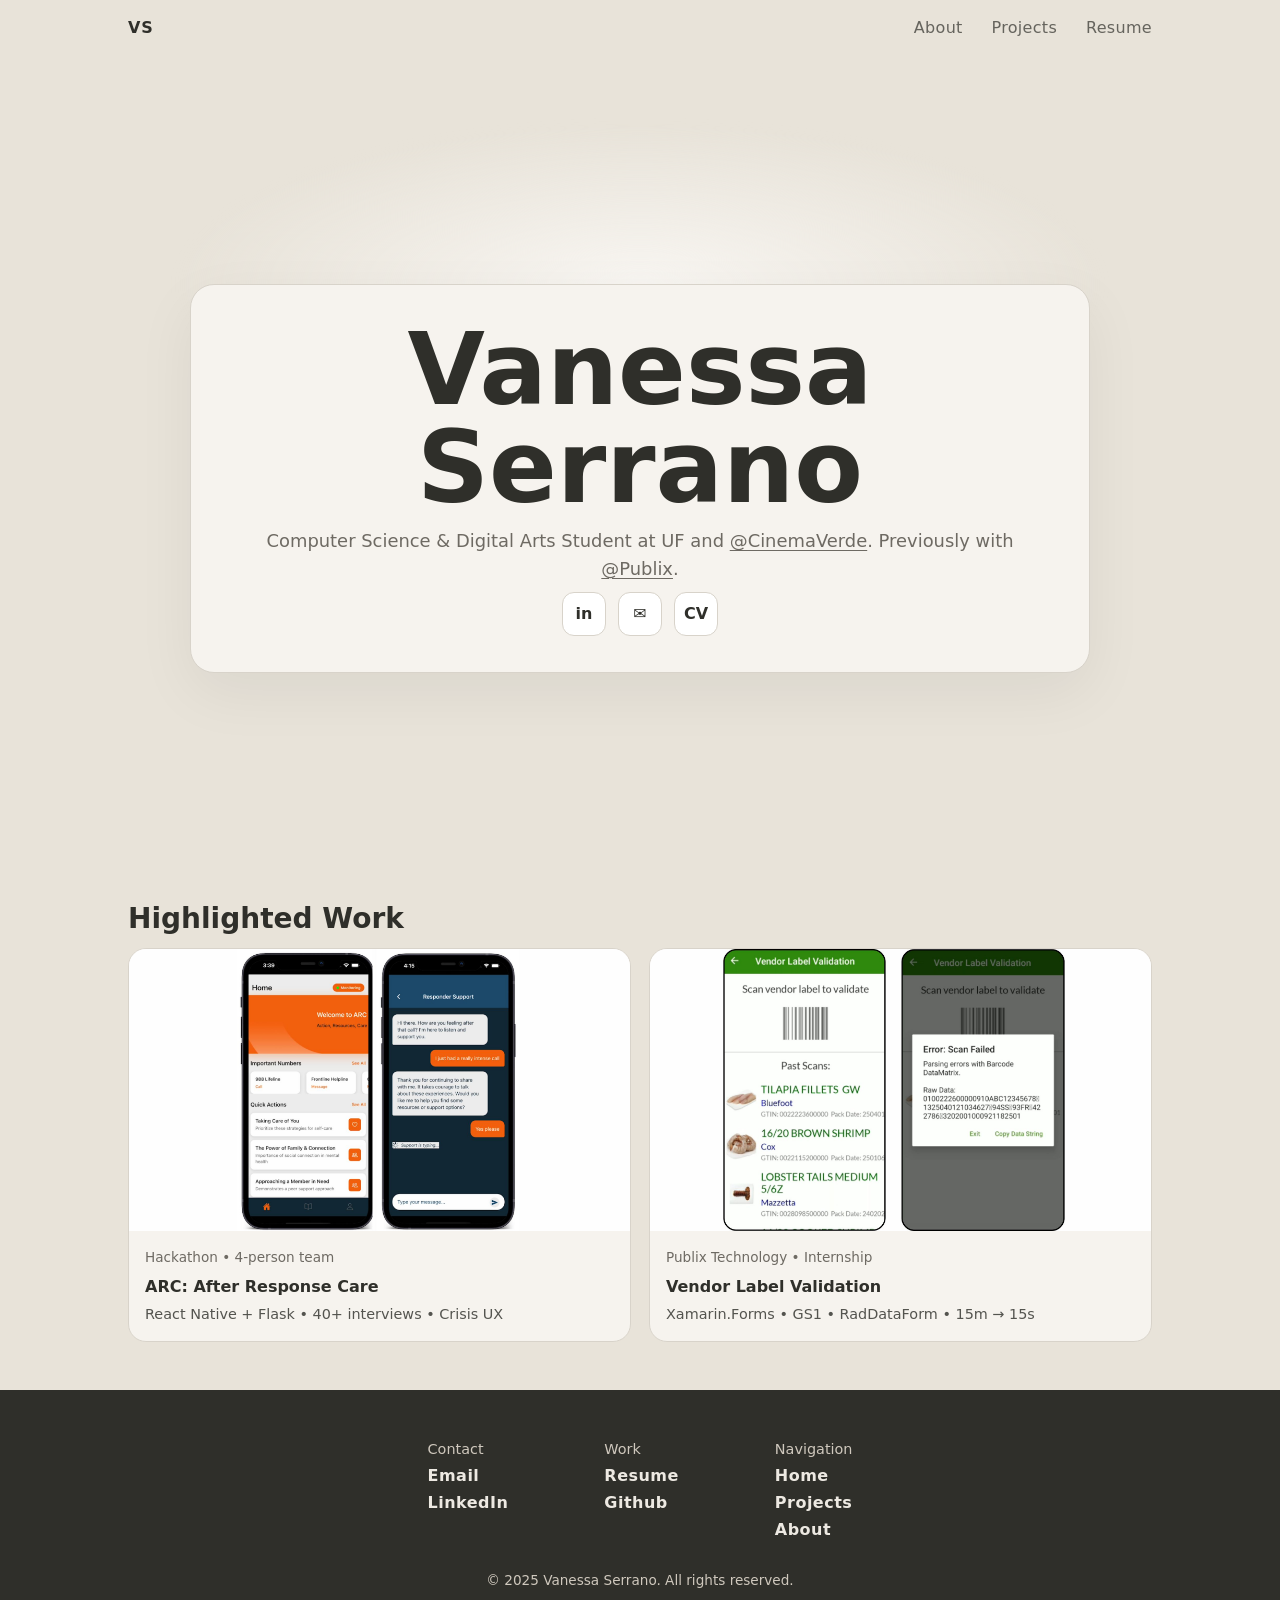
==== index.html @ 02fcd2f7 "New portfolio" ====
<!doctype html>
<html lang="en">
<head>
    <meta charset="utf-8" />
    <meta name="viewport" content="width=device-width, initial-scale=1" />
    <title>Vanessa Serrano — Portfolio</title>
    <meta name="description" content="CS + Digital Arts student building clean, human-centered products. I translate research into shipped interfaces." />
    <link rel="stylesheet" href="style.css" />
</head>
<body>
<header class="nav">
    <div class="nav__inner">
        <a class="logo" href="index.html">VS</a>
        <nav class="nav__links">
            <a href="about.html">About</a>
            <a href="projects.html">Projects</a>
            <a href="assets/resume.pdf">Resume</a>
        </nav>
        <button class="nav__toggle" aria-label="Menu">Menu</button>
    </div>
</header>

<main>
    <!-- Hero -->
    <section class="hero hero--intro">
        <div class="container">
            <div class="hero__panel">
                <h1>Vanessa Serrano</h1>

                <p class="hero__lede">
                    Computer Science &amp; Digital Arts Student at UF and
                    <a class="text-link" href="https://cinemaverde.org" target="_blank" rel="noopener">@CinemaVerde</a>.
                    Previously with <a class="text-link" href="https://www.publix.com" target="_blank" rel="noopener">@Publix</a>.
                </p>

                <div class="social">
                    <a class="icon-btn" href="https://www.linkedin.com/in/your-handle" aria-label="LinkedIn" target="_blank" rel="noopener">in</a>
                    <a class="icon-btn" href="mailto:vanessa@email.com" aria-label="Email">✉️</a>
                    <a class="icon-btn" href="assets/resume.pdf" aria-label="Resume" target="_blank" rel="noopener">CV</a>
                </div>
            </div>
        </div>
    </section>



    <!-- Highlighted Work -->
    <section id = "work" class="section reveal-on-scroll">
        <div class="container">
            <h2>Highlighted Work</h2>
            <div class="grid">
                <a class="card reveal" href="project-arc.html">
                    <img class="thumb" src="assets/images/arc-cover.jpg" alt="ARC app mockups" />
                    <div class="card__body">
                        <div class="card__eyebrow">Hackathon • 4-person team</div>
                        <div class="card__title">ARC: After Response Care</div>
                        <div class="card__meta">React Native + Flask • 40+ interviews • Crisis UX</div>
                    </div>
                </a>

                <a class="card reveal" href="project-vlv.html">
                    <img class="thumb" src="assets/images/vlv-cover.jpg" alt="Scanner UI for GS1 barcode" />
                    <div class="card__body">
                        <div class="card__eyebrow">Publix Technology • Internship</div>
                        <div class="card__title">Vendor Label Validation</div>
                        <div class="card__meta">Xamarin.Forms • GS1 • RadDataForm • 15m → 15s</div>
                    </div>
                </a>

<!--                <a class="card reveal" href="project-ufevents.html">-->
<!--                    <img class="thumb" src="assets/images/ufevents-cover.jpg" alt="UF Events prototype screens" />-->
<!--                    <div class="card__body">-->
<!--                        <div class="card__eyebrow">UX • Design</div>-->
<!--                        <div class="card__title">UF Events App</div>-->
<!--                        <div class="card__meta">Research • Wireframes • Prototype</div>-->
<!--                    </div>-->
<!--                </a>-->
            </div>
        </div>
    </section>

    <!-- Optional: Accordion buckets -->
<!--    <section class="section container">-->
<!--        <details class="acc">-->
<!--            <summary><span>Branding</span></summary>-->
<!--            <div class="acc__panel">-->
<!--                <ul class="links">-->
<!--                    <li><a href="#">Zenko identity system</a></li>-->
<!--                </ul>-->
<!--            </div>-->
<!--        </details>-->
<!--        <details class="acc">-->
<!--            <summary><span>UX/UI Designs</span></summary>-->
<!--            <div class="acc__panel">-->
<!--                <ul class="links">-->
<!--                    <li><a href="project-arc.html">ARC — After Response Care</a></li>-->
<!--                    <li><a href="project-ufevents.html">UF Events App</a></li>-->
<!--                </ul>-->
<!--            </div>-->
<!--        </details>-->
<!--        <details class="acc">-->
<!--            <summary><span>Motion &amp; Animation</span></summary>-->
<!--            <div class="acc__panel"><p class="muted">Coming soon.</p></div>-->
<!--        </details>-->
<!--        <details class="acc">-->
<!--            <summary><span>Mobile</span></summary>-->
<!--            <div class="acc__panel">-->
<!--                <ul class="links">-->
<!--                    <li><a href="project-arc.html">ARC — React Native prototype</a></li>-->
<!--                </ul>-->
<!--            </div>-->
<!--        </details>-->
<!--    </section>-->
</main>

<footer class="footer">
    <div class="cols">
        <div>
            <h3>Contact</h3>
            <a href="mailto:vanessa@email.com">Email</a>
            <a href="https://www.linkedin.com/in/your-handle" target="_blank" rel="noopener">LinkedIn</a>
        </div>

        <div>
            <h3>Work</h3>
            <a href="assets/resume.pdf" target="_blank" rel="noopener">Resume</a>
            <a href="https://github.com/vanessanserrano" target="_blank" rel="noopener">Github</a>
        </div>

        <div>
            <h3>Navigation</h3>
            <a href="index.html">Home</a>
            <a href="projects.html">Projects</a>
            <a href="about.html">About</a>
        </div>
    </div>

    <p class="copyright">© 2025 Vanessa Serrano. All rights reserved.</p>
</footer>


<!-- Minimal JS (menu + active link + reveal) -->
<script>
    const t=document.querySelector('.nav__toggle'),l=document.querySelector('.nav__links');
    if(t&&l) t.addEventListener('click',()=>l.classList.toggle('is-open'));
    (function(){
        const p=location.pathname.split('/').pop()||'index.html';
        document.querySelectorAll('.nav__links a').forEach(a=>{
            const h=a.getAttribute('href');
            if((p===''&&h==='index.html')||h===p) a.setAttribute('aria-current','page');
        });
    })();
    (function(){
        const io=new IntersectionObserver(es=>es.forEach(e=>{if(e.isIntersecting)e.target.classList.add('is-in')}),{threshold:.12});
        document.querySelectorAll('.reveal').forEach(el=>io.observe(el));
    })();
</script>

<script>
    document.addEventListener('DOMContentLoaded', () => {
        const work = document.getElementById('work');
        if (!work) return;

        // Ensure the class is present even if HTML missed it
        work.classList.add('reveal-on-scroll');

        // Respect reduced motion
        if (window.matchMedia('(prefers-reduced-motion: reduce)').matches) {
            work.classList.add('is-revealed');
            return;
        }

        const io = new IntersectionObserver((entries) => {
            for (const entry of entries) {
                if (entry.isIntersecting) {
                    work.classList.add('is-revealed');
                    io.unobserve(work);
                    break;
                }
            }
        }, {
            root: null,
            threshold: 0.15,         // ~15% of the section visible
            rootMargin: '0px 0px -10% 0px'
        });

        io.observe(work);
    });
</script>



</body>
</html>
---- style.css ----
/* ============ TOKENS ============ */
:root{
    --bg:#E8E3D9;          /* cream */
    --surface:#F6F3EE;     /* light card */
    --ink:#2F2F2A;         /* body text */
    --muted:#6E6A63;       /* secondary text */
    --accent:#6B5F56;      /* warm brown */
    --olive:#8D8B75;       /* olive */
    --border:#D8D3CA;

    --radius:18px;
    --pad:clamp(16px,3vw,28px);
    --max:1080px;
}

/* ============ BASE ============ */
*{ box-sizing:border-box }
html,body{ height:100% }
body{
    margin:0;
    background:var(--bg);
    color:var(--ink);
    font:16px/1.55 system-ui,-apple-system,Segoe UI,Roboto,Inter,Arial,sans-serif;
}
img{ max-width:100%; display:block }
a{ color:inherit; text-decoration:none }
.container{ max-width:var(--max); margin:0 auto; padding:0 var(--pad) }
.muted{ color:var(--muted) }

/* ============ NAVBAR (clean links) ============ */
.nav{ position:sticky; top:0; z-index:50; background:var(--bg); backdrop-filter:blur(8px) }
.nav__inner{ display:flex; justify-content:space-between; align-items:center; padding:1rem var(--pad); max-width:var(--max); margin:0 auto }
.logo{ font-weight:700; letter-spacing:.06em }
.nav__links{ display:flex; gap:1.8rem }
.nav__links a{ opacity:.7; font-weight:500; letter-spacing:.02em; transition:opacity .2s ease,color .2s ease }
.nav__links a:hover{ opacity:1; color:var(--accent) }
.nav__links a[aria-current="page"]{ opacity:1; font-weight:600; color:var(--ink) }
.nav__toggle{ display:none; background:transparent; border:none; font-weight:600; color:var(--ink) }
@media (max-width:720px){
    .nav__links{ display:none }
    .nav__links.is-open{
        display:flex; flex-direction:column; gap:.75rem;
        position:absolute; left:var(--pad); right:var(--pad); top:64px;
        background:var(--surface); padding:1rem; border-radius:var(--radius);
        border:1px solid var(--border); box-shadow:0 8px 24px rgba(0,0,0,.08)
    }
    .nav__toggle{ display:inline-block }
}

/* ============ HERO ============ */
.hero--intro{ padding:clamp(96px,18vh,220px) 0 56px; background:var(--bg); animation:fadeUp 1s ease both }
.hero__eyebrow{ font-size:.95rem; color:var(--muted); margin:0 0 .6rem }
.hero h1{ font-size:clamp(2.8rem,7vw,5rem); line-height:1.1; margin:0 0 1.2rem }
.hero__highlight{ color:var(--olive) }
.hero__sub{ font-size:.98rem; color:var(--muted); line-height:1.6 }

/* Social row in hero */
.hero .social{
    display:flex;
    align-items:center;
    gap:12px;
    flex-wrap:wrap;
    margin-top:14px;
}
.icon-btn{
    display:inline-flex;
    align-items:center;
    justify-content:center;
    width:40px; height:40px;
    border-radius:10px;
    border:1px solid var(--border);
    background:#fff;
    font-weight:700; line-height:1;
}

/* Linked text in hero */
.text-link{
    color:inherit;
    text-decoration:underline;
    text-underline-offset:3px;
    text-decoration-thickness:1px;
}

/* Motion */
@keyframes fadeUp{ from{opacity:0; transform:translateY(12px)} to{opacity:1; transform:none} }

/* ============ SECTIONS / GRID / CARDS ============ */
.section{ padding:48px 0 }
.section h2{ font-size:clamp(22px,3.5vw,28px); margin:0 0 8px }
.section .lead{ color:var(--muted); margin:0 0 20px }

.grid{ display:grid; gap:18px; grid-template-columns:1fr }
@media (min-width:720px){ .grid{ grid-template-columns:repeat(2,1fr) } }

.card{
    background:var(--surface);
    border:1px solid var(--border);
    border-radius:var(--radius);
    overflow:hidden;
    display:flex; flex-direction:column;
    transition:transform .18s ease, box-shadow .18s ease;
}
.card:hover{ transform:translateY(-2px); box-shadow:0 10px 26px rgba(0,0,0,.08) }
.thumb{ aspect-ratio:16/9; background:#DCDAD4; object-fit:cover }
.card__body{ padding:16px }
.card__eyebrow{ font-size:.85rem; color:var(--muted) }
.card__title{ margin:.4rem 0 .2rem; font-weight:600 }
.card__meta{ font-size:.9rem; color:color-mix(in oklab, var(--ink) 80%, white) }

/* ============ “TABLE” / BADGES ============ */
.center{ text-align:center }
.badges{ display:flex; flex-wrap:wrap; gap:12px; justify-content:center; margin-top:12px }
.badge{ padding:8px 12px; border:1px solid var(--border); border-radius:999px; background:#fff }

/* ============ ACCORDION ============ */
details.acc{ border-top:1px solid var(--border) }
details.acc:last-of-type{ border-bottom:1px solid var(--border) }
.acc>summary{
    list-style:none; cursor:pointer; display:flex; align-items:center; justify-content:space-between;
    padding:16px 0; font-weight:600
}
.acc>summary::-webkit-details-marker{ display:none }
.acc[open]>summary{ color:var(--accent) }
.acc__panel{ padding:0 0 12px }

/* ============ PROJECT ARTICLE ============ */
.article{ padding:32px 0 }
.article h1{ font-size:clamp(28px,5.5vw,44px); margin:0 0 8px }
.meta{ color:var(--muted); margin-bottom:18px }
.figure{ border-radius:16px; overflow:hidden; border:1px solid var(--border); background:#fff }
.prose p{ margin:.75rem 0; max-width:72ch }
.kv-2{ display:grid; gap:16px }
@media (min-width:800px){ .kv-2{ grid-template-columns:1fr 1fr } }

/* ============ FOOTER (3 columns) ============ */
.footer{ background:#2F2F2A; color:#EDE9E2; padding:48px var(--pad) }
.footer .cols{ display:flex; gap:clamp(32px,8vw,96px); justify-content:center; flex-wrap:wrap }
.footer h3{ font-size:.9rem; font-weight:500; color:#CFC8BD; margin:0 0 4px }
.footer a{ display:block; font-weight:600; letter-spacing:.03em; margin-top:2px }
.footer a:hover{ text-decoration:underline; text-underline-offset:3px }
.footer .socials{ display:flex; gap:10px; margin-top:12px }
.footer .socials a{ display:grid; place-items:center; width:28px; height:28px; background:#E8E3D9; color:#2F2F2A; border-radius:6px }
.footer .copyright{ text-align:center; margin-top:28px; font-size:.85rem; color:#CFC8BD }

/* ===== NOW / CURRENTLY SECTION (2×2 layout) ===== */
.now{ padding:40px 0 }
.now h2{ margin:0 0 12px }

/* Grid: 1 col on mobile → 2 cols on tablet/desktop */
.now-grid{ display:grid; gap:24px; grid-template-columns:1fr }
@media (min-width:720px){ .now-grid{ grid-template-columns:repeat(2, minmax(0,1fr)) } }

/* Card */
.now-card{
    background:var(--surface);
    border:1px solid var(--border);
    border-radius:var(--radius);
    padding:16px;
    display:flex; flex-direction:column; gap:12px;
    height:100%;
}
.now-title{ text-align:center; font-weight:700; color:color-mix(in oklab, var(--ink) 90%, white) }
.now-sub{ text-align:center; color:var(--muted); font-size:.9rem; margin-top:-4px }

/* Spotify */
.spotify{
    width:100%;
    height:152px;          /* correct height for compact embed */
    border:0;
    border-radius:14px;
    display:block;
}


/* Media inside cards */
.media-grid{ display:grid; gap:12px; grid-template-columns:repeat(2, 1fr) }
.cover{ aspect-ratio:2/3; width:100%; border-radius:12px; object-fit:cover; background:#ddd; border:1px solid var(--border) }
.caption{ text-align:center; font-size:.85rem; color:var(--muted); margin-top:4px }

/* Simple bullets */
.bullets{ margin:0; padding-left:1rem; color:var(--muted) }
.bullets li{ margin:.25rem 0 }

/* Buttons & dialog */
.btn{
    display:inline-flex; align-items:center; gap:8px;
    padding:10px 14px; border-radius:12px; border:1px solid var(--border);
    background:#fff; transition:transform .15s ease, box-shadow .15s ease;
}
.btn:hover{ transform:translateY(-1px); box-shadow:0 6px 16px rgba(0,0,0,.06) }
.btn--primary{ background:var(--accent); color:#fff; border-color:transparent }
dialog.rec{ border:1px solid var(--border); border-radius:16px; padding:18px; width:min(520px, 92vw); background:var(--surface); color:var(--ink) }
.rec form{ display:grid; gap:12px }
.rec label{ font-weight:600; font-size:.95rem }
.rec input,.rec select,.rec textarea{ width:100%; padding:10px 12px; border:1px solid var(--border); border-radius:10px; background:#fff }
.rec .row{ display:flex; gap:10px; justify-content:flex-end; margin-top:4px }
.rec::backdrop{ background:rgba(0,0,0,.25) }

/* ===== Project Page Layout ===== */
.project-intro h1{ margin:0 0 8px }
.project-subtitle{ color:var(--muted); margin-bottom:16px }

.project-meta{
    display:grid; gap:12px; grid-template-columns:1fr;
    margin:10px 0 22px;
}
@media (min-width:800px){ .project-meta{ grid-template-columns:repeat(3,1fr) } }
.meta-card{
    background:var(--surface);
    border:1px solid var(--border);
    border-radius:12px;
    padding:12px;
}
.meta-card b{ display:block; margin-bottom:4px }

.chips{ display:flex; flex-wrap:wrap; gap:8px }
.chip{ display:inline-block; padding:6px 10px; border:1px solid var(--border); border-radius:999px; background:#fff; font-size:.85rem }

.grid-2{ display:grid; gap:16px; grid-template-columns:1fr }
@media (min-width:800px){ .grid-2{ grid-template-columns:1fr 1fr } }

.gallery{ display:grid; gap:12px; grid-template-columns:1fr 1fr }
.gallery .figure{ aspect-ratio:16/10 }

.checklist{ margin:.25rem 0; padding-left:1.25rem }
.checklist li{ margin:.35rem 0 }

.callout{
    border-left:4px solid var(--accent);
    padding:10px 12px; background:var(--surface);
    border-radius:12px; margin:14px 0;
}

/* Table with soft borders */
.table{
    width:100%; border-collapse:separate; border-spacing:0;
    border:1px solid var(--border); border-radius:12px; overflow:hidden;
}
.table th,.table td{ padding:10px 12px; border-bottom:1px solid var(--border); text-align:left; vertical-align:top }
.table tr:last-child td{ border-bottom:none }

/* Code block */
.pre{
    font-family:ui-monospace,SFMono-Regular,Menlo,Monaco,Consolas,"Liberation Mono",monospace;
    font-size:.9rem; line-height:1.45;
    background:#fff; border:1px solid var(--border); border-radius:12px; padding:12px; overflow:auto;
}

/* ===== Responsive embeds (Figma, video, etc.) ===== */
.embed{
    position:relative; width:100%;
    padding-top:56.25%; /* 16:9 */
    border:1px solid var(--border); border-radius:12px;
    overflow:hidden; background:#000;
}
.embed--tall{ padding-top:70% }
.embed > *{ position:absolute; inset:0; width:100%; height:100%; border:0; object-fit:cover }

/* Smooth anchor scroll (optional) */
html { scroll-behavior: smooth; }

/* Reveal-on-scroll */
.reveal-on-scroll{
    opacity: 0;
    transform: translateY(20px);
    visibility: hidden;
    transition: opacity .5s ease, transform .6s ease, visibility 0s linear .6s;
    will-change: opacity, transform;
}
.reveal-on-scroll.is-revealed{
    opacity: 1;
    transform: none;
    visibility: visible;
    transition-delay: 0s, 0s, 0s; /* show immediately once revealed */
}

/* Make hero tall enough so #work is off-screen at load */
.hero--intro{
    min-height: 80vh;        /* bump this so you must scroll */
    display: grid;
    align-items: center;
}


/* Optional: subtle scroll cue at bottom of hero */
.scroll-cue{
    position: relative;
    display: inline-flex;
    align-items: center; gap:8px;
    margin-top: 16px; color: var(--muted); font-size: .9rem;
}
.scroll-cue__dot{
    width:8px; height:8px; border-radius:50%; background: var(--muted);
    animation: pulse 1.4s ease-in-out infinite;
}
@keyframes pulse{
    0%,100%{ transform: translateY(0); opacity:.8 }
    50%{ transform: translateY(4px); opacity:.4 }
}
@media (prefers-reduced-motion: reduce){
    .reveal-on-scroll{ transition: none; transform: none; opacity: 1; }
    .scroll-cue__dot{ animation: none; }
}

/* ===== Hero presence & typography ===== */
.hero--intro{
    min-height: 88vh;                   /* bigger first fold */
    position: relative;
    display: grid;
    place-items: center;                /* center block */
    padding: clamp(72px,12vh,120px) 0 56px;
}

/* optional soft glow behind hero */
.hero--intro::before{
    content:"";
    position:absolute; inset: 8% 10% auto 10%;
    height: 52%;
    background: radial-gradient(70% 60% at 50% 40%,
    color-mix(in oklab, var(--surface) 80%, white) 0%,
    transparent 65%);
    filter: blur(6px);
    z-index: 0;
}

/* center the content & give it a subtle card feel */
.hero__panel{
    position: relative; z-index: 1;
    max-width: 900px; width: 100%;
    background: var(--surface);
    border: 1px solid var(--border);
    border-radius: 24px;
    padding: clamp(20px, 4vw, 36px);
    box-shadow: 0 20px 60px rgba(0,0,0,.06);
    text-align: center;
}

/* bigger type scale just for the hero */
.hero__panel h1{
    font-size: clamp(2.8rem, 8vw, 6.25rem);
    line-height: .98;
    margin: 0 0 .6rem;
}
.hero__lede{                 /* the bio line */
    font-size: clamp(1rem, 1.4vw, 1.25rem);
    color: var(--muted);
    margin: 0 0 .6rem;
}

/* social: a bit larger for balance */
.hero__panel .social{ justify-content: center; margin-top: 10px; }
.hero__panel .icon-btn{ width:44px; height:44px; border-radius:12px; }

/* (optional) compact nav width when centered hero is active */
.nav__inner{ max-width: var(--max); }
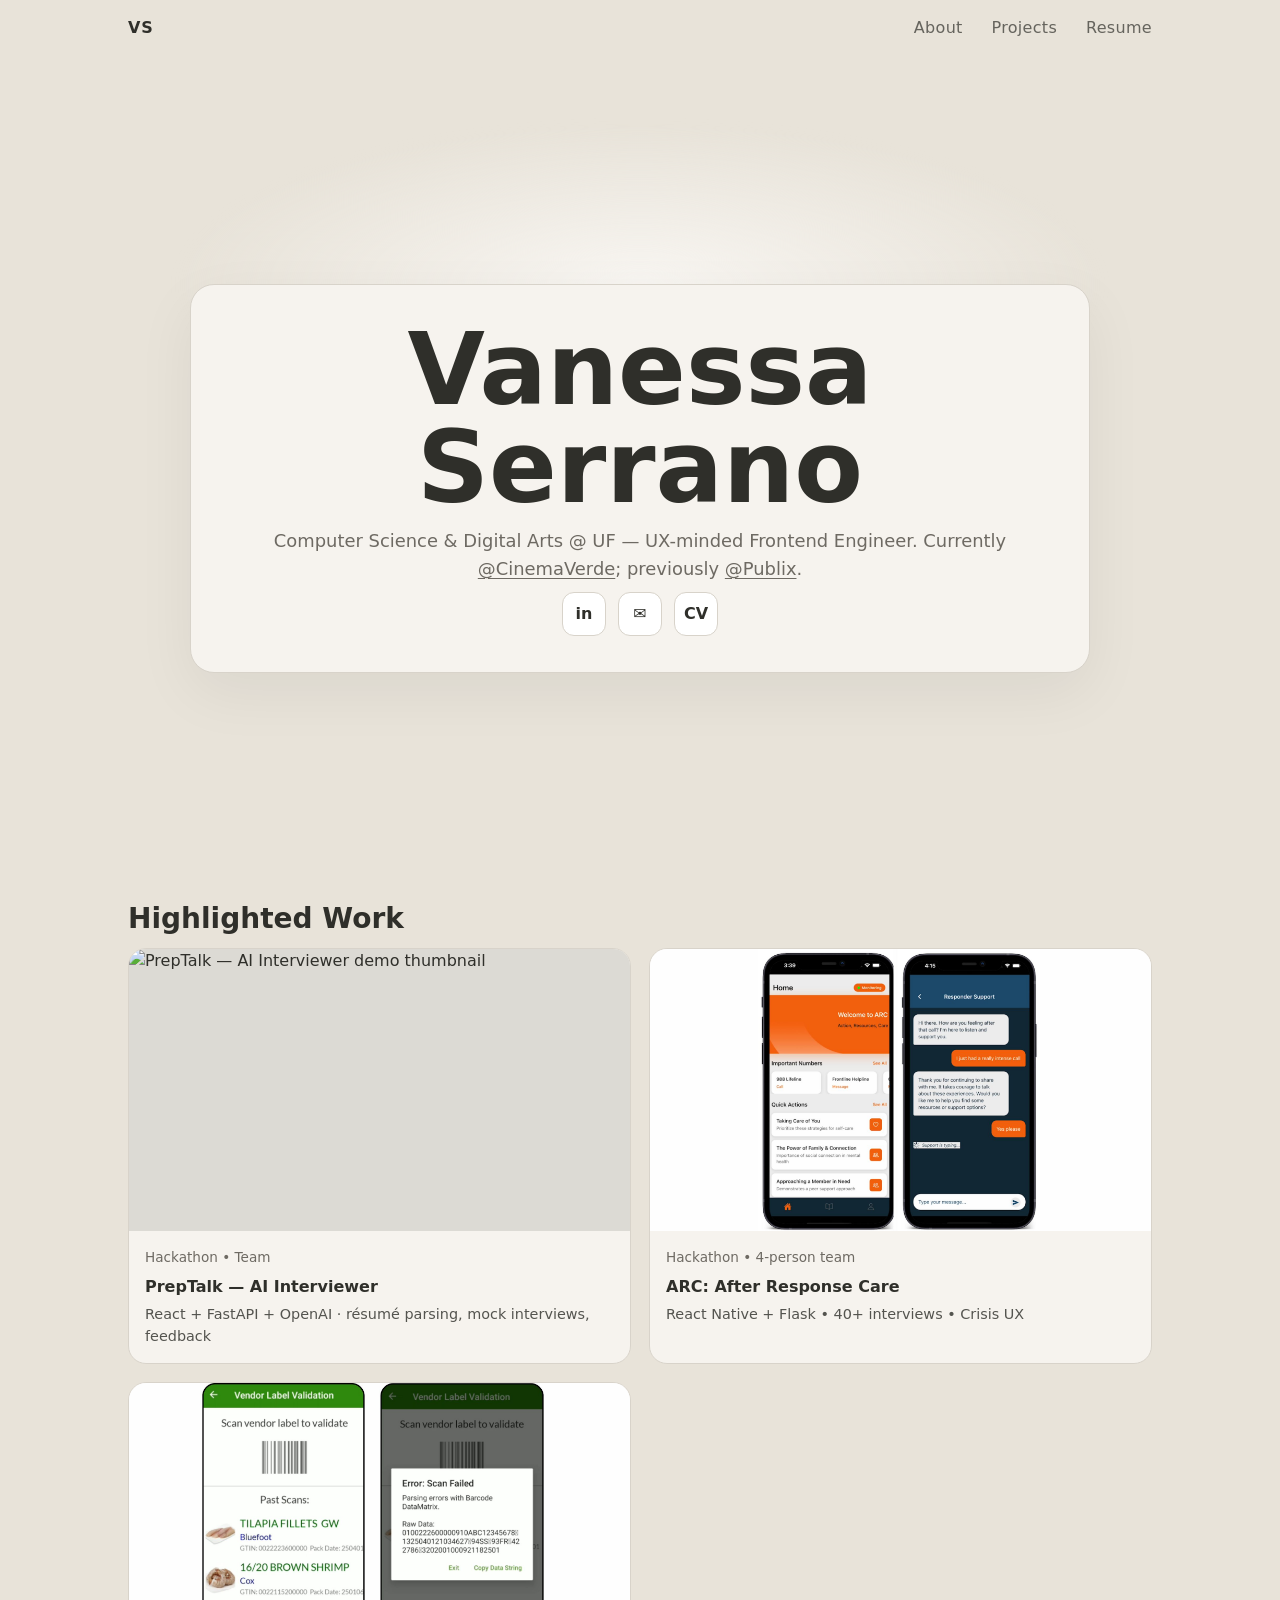
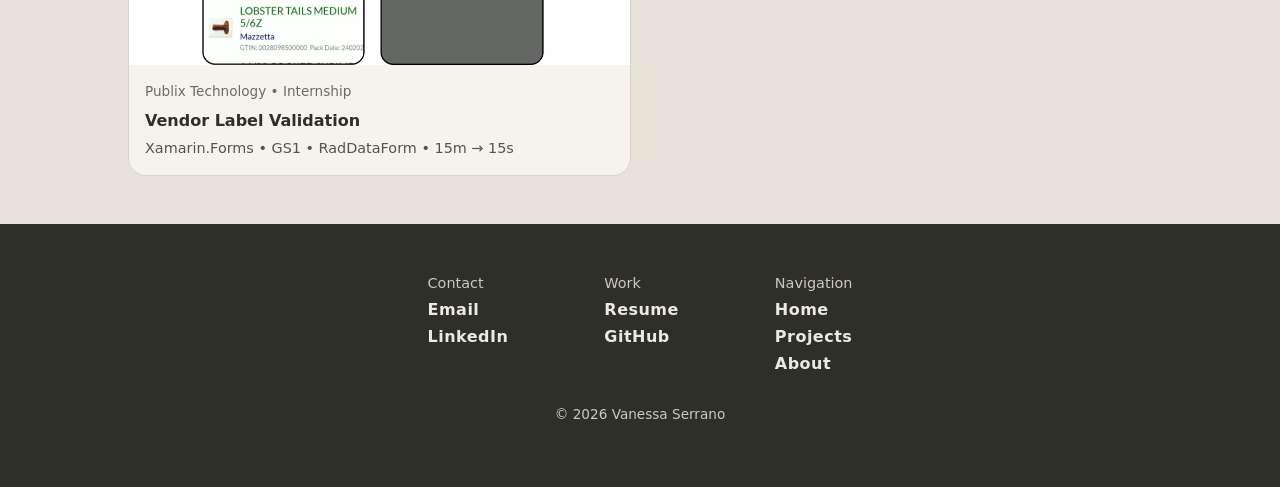
==== commit 2c42bcc5: "Projects refresh: add PrepTalk, OptiPath, SwampPath case studies + update overview & styles" ====
--- a/index.html
+++ b/index.html
@@ -8,49 +8,67 @@
     <link rel="stylesheet" href="style.css" />
 </head>
 <body>
-<header class="nav">
+<!-- NAV -->
+<header class="nav" role="banner">
     <div class="nav__inner">
-        <a class="logo" href="index.html">VS</a>
-        <nav class="nav__links">
+        <a class="logo" href="index.html" aria-label="Home">VS</a>
+
+        <nav id="site-nav" class="nav__links" aria-label="Primary">
             <a href="about.html">About</a>
             <a href="projects.html">Projects</a>
-            <a href="assets/resume.pdf">Resume</a>
+            <a href="assets/Vanessa_Serrano_Resume.pdf" target="_blank" rel="noopener">Resume</a>
         </nav>
-        <button class="nav__toggle" aria-label="Menu">Menu</button>
+
+        <button class="nav__toggle" aria-label="Toggle menu" aria-controls="site-nav" aria-expanded="false">
+            Menu
+        </button>
     </div>
 </header>
 
-<main>
-    <!-- Hero -->
-    <section class="hero hero--intro">
+<main id="content">
+    <!-- HERO -->
+    <section class="hero hero--intro" id="about">
         <div class="container">
             <div class="hero__panel">
                 <h1>Vanessa Serrano</h1>
 
                 <p class="hero__lede">
-                    Computer Science &amp; Digital Arts Student at UF and
-                    <a class="text-link" href="https://cinemaverde.org" target="_blank" rel="noopener">@CinemaVerde</a>.
-                    Previously with <a class="text-link" href="https://www.publix.com" target="_blank" rel="noopener">@Publix</a>.
+                    Computer Science &amp; Digital Arts @ UF — UX-minded Frontend Engineer. Currently
+                    <a class="text-link" href="https://cinemaverde.org" target="_blank" rel="noopener">@CinemaVerde</a>; previously
+                    <a class="text-link" href="https://www.publix.com" target="_blank" rel="noopener">@Publix</a>.
                 </p>
 
-                <div class="social">
-                    <a class="icon-btn" href="https://www.linkedin.com/in/your-handle" aria-label="LinkedIn" target="_blank" rel="noopener">in</a>
-                    <a class="icon-btn" href="mailto:vanessa@email.com" aria-label="Email">✉️</a>
-                    <a class="icon-btn" href="assets/resume.pdf" aria-label="Resume" target="_blank" rel="noopener">CV</a>
+                <div class="social" aria-label="External links">
+                    <a class="icon-btn" href="https://www.linkedin.com/in/vanessa-n-serrano" aria-label="LinkedIn" target="_blank" rel="noopener">in</a>
+                    <a class="icon-btn" href="mailto:vanessannserrano@gmail.com" aria-label="Email">✉️</a>
+                    <a class="icon-btn" href="assets/Vanessa_Serrano_Resume.pdf" aria-label="Resume PDF" target="_blank" rel="noopener">CV</a>
                 </div>
             </div>
         </div>
     </section>
 
+    <!-- WORK -->
+    <section id="work" class="section reveal-on-scroll" aria-labelledby="work-title">
+        <div class="container">
+            <h2 id="work-title">Highlighted Work</h2>
+            <div class="grid">
+                <!-- PrepTalk (NEW) -->
+                <a class="card reveal" href="https://youtu.be/1btN20MOyxc" target="_blank" rel="noopener" aria-label="Open PrepTalk AI Interviewer demo on YouTube">
+                    <img class="thumb" loading="lazy" decoding="async"
+                         src="https://img.youtube.com/vi/1btN20MOyxc/hqdefault.jpg"
+                         alt="PrepTalk — AI Interviewer demo thumbnail" />
+                    <div class="card__body">
+                        <div class="card__eyebrow">Hackathon • Team</div>
+                        <div class="card__title">PrepTalk — AI Interviewer</div>
+                        <div class="card__meta">React + FastAPI + OpenAI · résumé parsing, mock interviews, feedback</div>
+                    </div>
+                </a>
 
-
-    <!-- Highlighted Work -->
-    <section id = "work" class="section reveal-on-scroll">
-        <div class="container">
-            <h2>Highlighted Work</h2>
-            <div class="grid">
-                <a class="card reveal" href="project-arc.html">
-                    <img class="thumb" src="assets/images/arc-cover.jpg" alt="ARC app mockups" />
+                <!-- ARC -->
+                <a class="card reveal" href="project-arc.html" aria-label="Open ARC: After Response Care case study">
+                    <img class="thumb" loading="lazy" decoding="async"
+                         src="assets/images/arc-cover.jpg"
+                         alt="ARC app mockups for post-response check-ins" />
                     <div class="card__body">
                         <div class="card__eyebrow">Hackathon • 4-person team</div>
                         <div class="card__title">ARC: After Response Care</div>
@@ -58,8 +76,11 @@
                     </div>
                 </a>
 
-                <a class="card reveal" href="project-vlv.html">
-                    <img class="thumb" src="assets/images/vlv-cover.jpg" alt="Scanner UI for GS1 barcode" />
+                <!-- Vendor Label Validation -->
+                <a class="card reveal" href="project-vlv.html" aria-label="Open Vendor Label Validation case study">
+                    <img class="thumb" loading="lazy" decoding="async"
+                         src="assets/images/vlv-cover.jpg"
+                         alt="Scanner UI for GS1 barcode validation" />
                     <div class="card__body">
                         <div class="card__eyebrow">Publix Technology • Internship</div>
                         <div class="card__title">Vendor Label Validation</div>
@@ -67,128 +88,103 @@
                     </div>
                 </a>
 
-<!--                <a class="card reveal" href="project-ufevents.html">-->
-<!--                    <img class="thumb" src="assets/images/ufevents-cover.jpg" alt="UF Events prototype screens" />-->
-<!--                    <div class="card__body">-->
-<!--                        <div class="card__eyebrow">UX • Design</div>-->
-<!--                        <div class="card__title">UF Events App</div>-->
-<!--                        <div class="card__meta">Research • Wireframes • Prototype</div>-->
-<!--                    </div>-->
-<!--                </a>-->
+                <!-- (Optional) bring back UF Events later
+                <a class="card reveal" href="project-ufevents.html">
+                  <img class="thumb" loading="lazy" decoding="async"
+                       src="assets/images/ufevents-cover.jpg"
+                       alt="UF Events prototype screens" />
+                  <div class="card__body">
+                    <div class="card__eyebrow">UX • Design</div>
+                    <div class="card__title">UF Events App</div>
+                    <div class="card__meta">Research • Wireframes • Prototype</div>
+                  </div>
+                </a>
+                -->
             </div>
         </div>
     </section>
-
-    <!-- Optional: Accordion buckets -->
-<!--    <section class="section container">-->
-<!--        <details class="acc">-->
-<!--            <summary><span>Branding</span></summary>-->
-<!--            <div class="acc__panel">-->
-<!--                <ul class="links">-->
-<!--                    <li><a href="#">Zenko identity system</a></li>-->
-<!--                </ul>-->
-<!--            </div>-->
-<!--        </details>-->
-<!--        <details class="acc">-->
-<!--            <summary><span>UX/UI Designs</span></summary>-->
-<!--            <div class="acc__panel">-->
-<!--                <ul class="links">-->
-<!--                    <li><a href="project-arc.html">ARC — After Response Care</a></li>-->
-<!--                    <li><a href="project-ufevents.html">UF Events App</a></li>-->
-<!--                </ul>-->
-<!--            </div>-->
-<!--        </details>-->
-<!--        <details class="acc">-->
-<!--            <summary><span>Motion &amp; Animation</span></summary>-->
-<!--            <div class="acc__panel"><p class="muted">Coming soon.</p></div>-->
-<!--        </details>-->
-<!--        <details class="acc">-->
-<!--            <summary><span>Mobile</span></summary>-->
-<!--            <div class="acc__panel">-->
-<!--                <ul class="links">-->
-<!--                    <li><a href="project-arc.html">ARC — React Native prototype</a></li>-->
-<!--                </ul>-->
-<!--            </div>-->
-<!--        </details>-->
-<!--    </section>-->
 </main>
 
-<footer class="footer">
-    <div class="cols">
+<!-- FOOTER -->
+<footer class="footer" role="contentinfo">
+    <div class="cols" aria-label="Footer">
         <div>
             <h3>Contact</h3>
-            <a href="mailto:vanessa@email.com">Email</a>
-            <a href="https://www.linkedin.com/in/your-handle" target="_blank" rel="noopener">LinkedIn</a>
+            <a href="mailto:vanessannserrano@gmail.com">Email</a>
+            <a href="https://www.linkedin.com/in/vanessa-n-serrano" target="_blank" rel="noopener">LinkedIn</a>
         </div>
-
         <div>
             <h3>Work</h3>
-            <a href="assets/resume.pdf" target="_blank" rel="noopener">Resume</a>
-            <a href="https://github.com/vanessanserrano" target="_blank" rel="noopener">Github</a>
+            <a href="assets/Vanessa_Serrano_Resume.pdf" target="_blank" rel="noopener">Resume</a>
+            <a href="https://github.com/vanessanserrano" target="_blank" rel="noopener">GitHub</a>
         </div>
-
         <div>
             <h3>Navigation</h3>
-            <a href="index.html">Home</a>
+            <a href="index.html" aria-current="page">Home</a>
             <a href="projects.html">Projects</a>
             <a href="about.html">About</a>
         </div>
     </div>
-
-    <p class="copyright">© 2025 Vanessa Serrano. All rights reserved.</p>
+    <p class="copyright">© <span id="year"></span> Vanessa Serrano</p>
 </footer>
 
+<!-- Minimal JS -->
+<script>
+    // Mobile menu
+    (function(){
+        const toggle = document.querySelector('.nav__toggle');
+        const nav = document.getElementById('site-nav');
+        if(!toggle || !nav) return;
+        toggle.addEventListener('click', ()=>{
+            const open = nav.classList.toggle('is-open');
+            toggle.setAttribute('aria-expanded', String(open));
+        });
+        document.addEventListener('click', (e)=>{
+            if(!e.target.closest('.nav')){
+                nav.classList.remove('is-open');
+                toggle.setAttribute('aria-expanded','false');
+            }
+        }, {passive:true});
+    })();
 
-<!-- Minimal JS (menu + active link + reveal) -->
-<script>
-    const t=document.querySelector('.nav__toggle'),l=document.querySelector('.nav__links');
-    if(t&&l) t.addEventListener('click',()=>l.classList.toggle('is-open'));
+    // Mark current link
     (function(){
-        const p=location.pathname.split('/').pop()||'index.html';
+        const path = (location.pathname.split('/').pop() || 'index.html').toLowerCase();
         document.querySelectorAll('.nav__links a').forEach(a=>{
-            const h=a.getAttribute('href');
-            if((p===''&&h==='index.html')||h===p) a.setAttribute('aria-current','page');
+            const href = (a.getAttribute('href')||'').toLowerCase();
+            if(href.endsWith(path)) a.setAttribute('aria-current','page');
         });
     })();
+
+    // Reveal on scroll (respects reduced motion)
     (function(){
-        const io=new IntersectionObserver(es=>es.forEach(e=>{if(e.isIntersecting)e.target.classList.add('is-in')}),{threshold:.12});
-        document.querySelectorAll('.reveal').forEach(el=>io.observe(el));
-    })();
-</script>
-
-<script>
-    document.addEventListener('DOMContentLoaded', () => {
-        const work = document.getElementById('work');
-        if (!work) return;
-
-        // Ensure the class is present even if HTML missed it
-        work.classList.add('reveal-on-scroll');
-
-        // Respect reduced motion
-        if (window.matchMedia('(prefers-reduced-motion: reduce)').matches) {
-            work.classList.add('is-revealed');
+        const prefersReduced = window.matchMedia('(prefers-reduced-motion: reduce)').matches;
+        const revealSection = document.getElementById('work');
+        if(!revealSection) return;
+        if(prefersReduced){
+            revealSection.classList.add('is-revealed');
+            document.querySelectorAll('.reveal').forEach(el=>el.classList.add('is-in'));
             return;
         }
+        // Section fade
+        const sIO = new IntersectionObserver((entries)=>{
+            entries.forEach(e=>{
+                if(e.isIntersecting){ e.target.classList.add('is-revealed'); sIO.unobserve(e.target); }
+            });
+        }, {threshold: .15, rootMargin: '0px 0px -10% 0px'});
+        sIO.observe(revealSection);
 
-        const io = new IntersectionObserver((entries) => {
-            for (const entry of entries) {
-                if (entry.isIntersecting) {
-                    work.classList.add('is-revealed');
-                    io.unobserve(work);
-                    break;
-                }
-            }
-        }, {
-            root: null,
-            threshold: 0.15,         // ~15% of the section visible
-            rootMargin: '0px 0px -10% 0px'
-        });
+        // Card lift
+        const cIO = new IntersectionObserver((entries)=>{
+            entries.forEach(e=>{
+                if(e.isIntersecting){ e.target.classList.add('is-in'); cIO.unobserve(e.target); }
+            });
+        }, {threshold: .2});
+        document.querySelectorAll('.reveal').forEach(el=>cIO.observe(el));
+    })();
 
-        io.observe(work);
-    });
+    // Footer year
+    document.getElementById('year').textContent = new Date().getFullYear();
 </script>
-
-
-
 </body>
 </html>
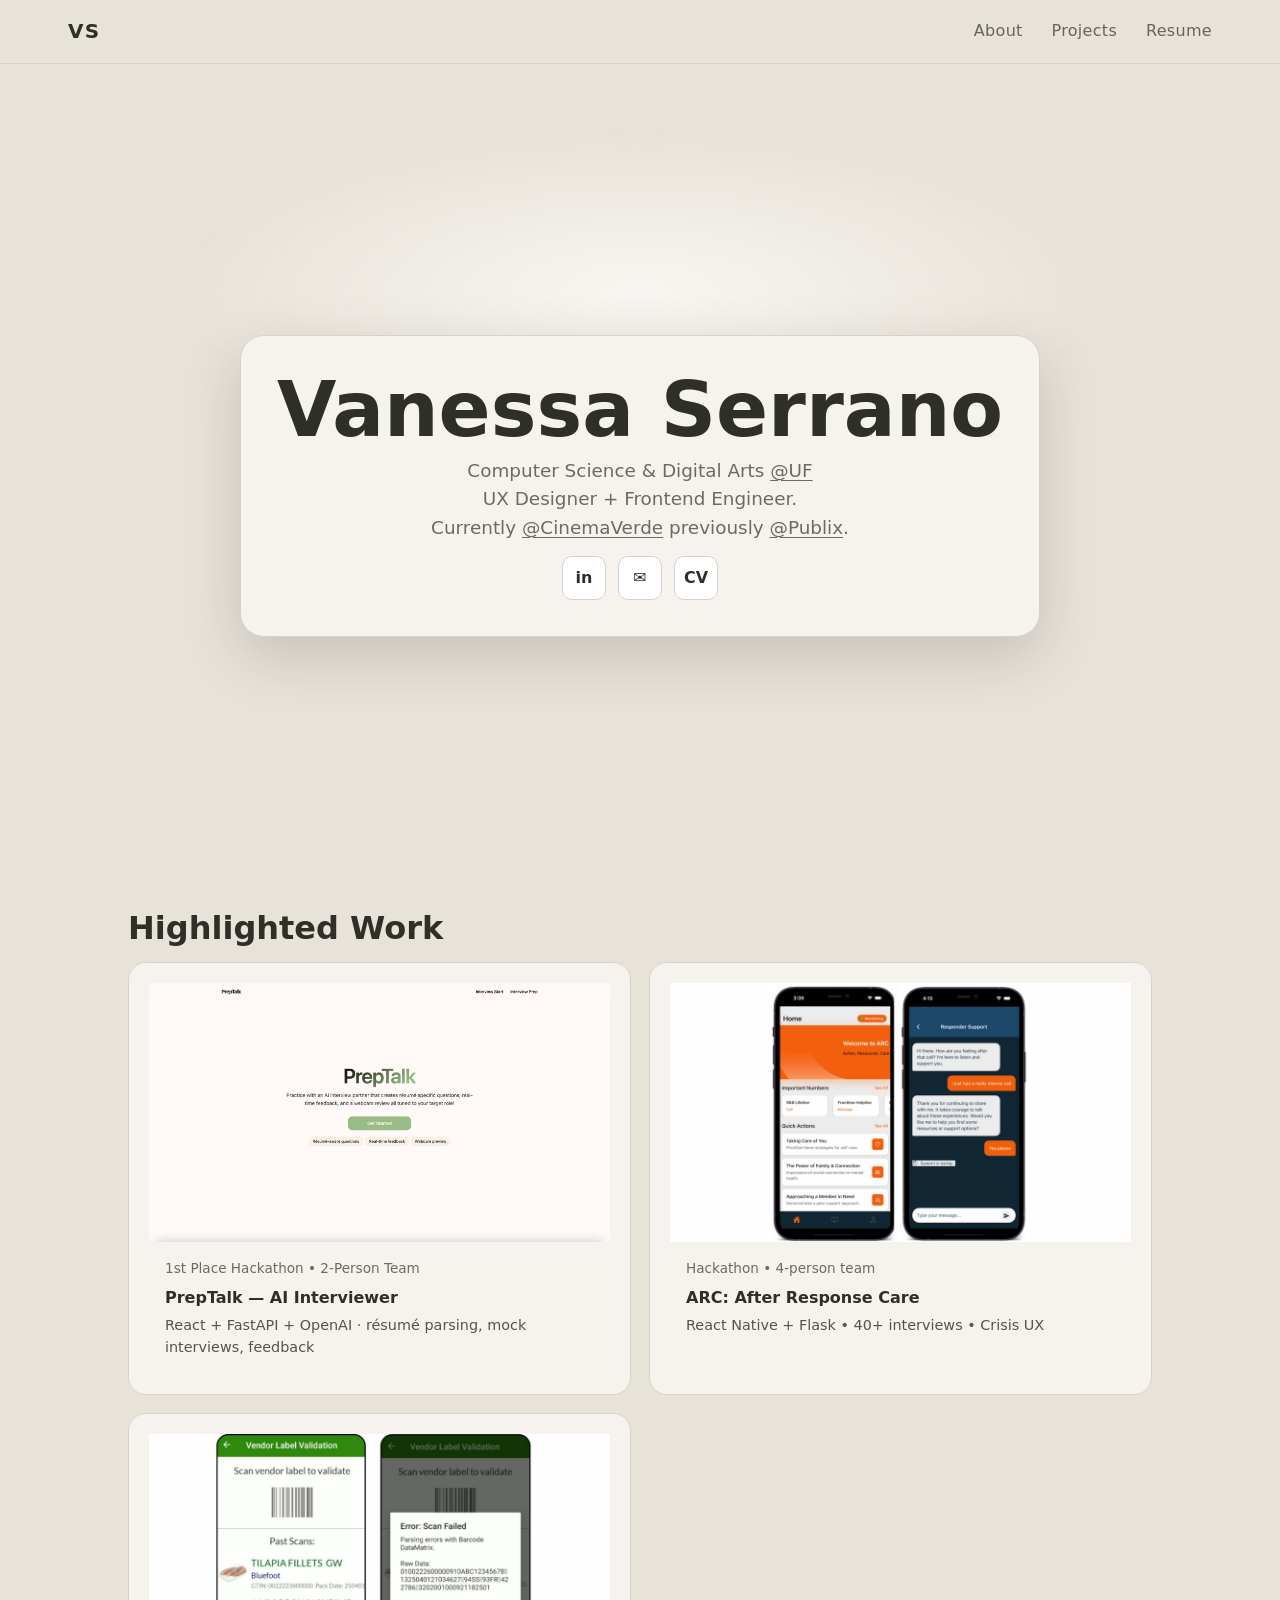
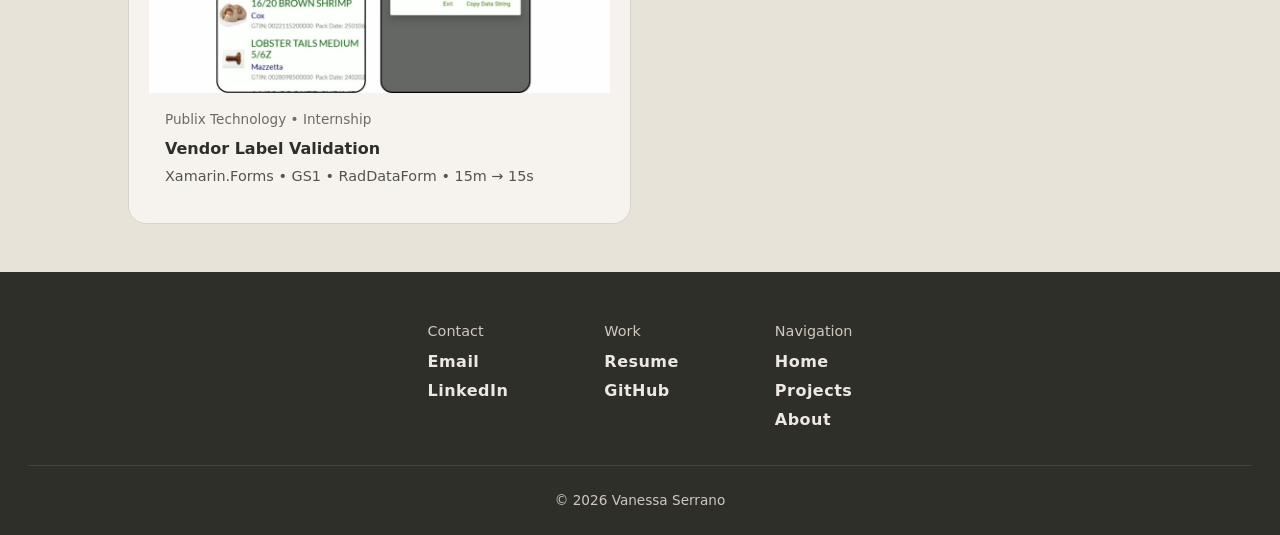
==== commit 0b329ec6: "update portfolio layout and project pages" ====
--- a/index.html
+++ b/index.html
@@ -8,7 +8,6 @@
     <link rel="stylesheet" href="style.css" />
 </head>
 <body>
-<!-- NAV -->
 <header class="nav" role="banner">
     <div class="nav__inner">
         <a class="logo" href="index.html" aria-label="Home">VS</a>
@@ -16,7 +15,7 @@
         <nav id="site-nav" class="nav__links" aria-label="Primary">
             <a href="about.html">About</a>
             <a href="projects.html">Projects</a>
-            <a href="assets/Vanessa_Serrano_Resume.pdf" target="_blank" rel="noopener">Resume</a>
+            <a href="assets/resume.pdf" target="_blank" rel="noopener">Resume</a>
         </nav>
 
         <button class="nav__toggle" aria-label="Toggle menu" aria-controls="site-nav" aria-expanded="false">
@@ -33,15 +32,15 @@
                 <h1>Vanessa Serrano</h1>
 
                 <p class="hero__lede">
-                    Computer Science &amp; Digital Arts @ UF — UX-minded Frontend Engineer. Currently
-                    <a class="text-link" href="https://cinemaverde.org" target="_blank" rel="noopener">@CinemaVerde</a>; previously
+                    Computer Science &amp; Digital Arts <a class="text-link" href="https://www.ufl.edu/" target="_blank" rel="noopener">@UF</a> <br>UX Designer + Frontend Engineer. <br> Currently
+                    <a class="text-link" href="https://cinemaverde.org" target="_blank" rel="noopener">@CinemaVerde</a> previously
                     <a class="text-link" href="https://www.publix.com" target="_blank" rel="noopener">@Publix</a>.
                 </p>
 
                 <div class="social" aria-label="External links">
                     <a class="icon-btn" href="https://www.linkedin.com/in/vanessa-n-serrano" aria-label="LinkedIn" target="_blank" rel="noopener">in</a>
                     <a class="icon-btn" href="mailto:vanessannserrano@gmail.com" aria-label="Email">✉️</a>
-                    <a class="icon-btn" href="assets/Vanessa_Serrano_Resume.pdf" aria-label="Resume PDF" target="_blank" rel="noopener">CV</a>
+                    <a class="icon-btn" href="assets/resume.pdf" aria-label="Resume PDF" target="_blank" rel="noopener">CV</a>
                 </div>
             </div>
         </div>
@@ -52,13 +51,12 @@
         <div class="container">
             <h2 id="work-title">Highlighted Work</h2>
             <div class="grid">
-                <!-- PrepTalk (NEW) -->
-                <a class="card reveal" href="https://youtu.be/1btN20MOyxc" target="_blank" rel="noopener" aria-label="Open PrepTalk AI Interviewer demo on YouTube">
+                <a class="card reveal" href="project-preptalk.html" target="_blank" rel="noopener" aria-label="Open PrepTalk AI Interviewer">
                     <img class="thumb" loading="lazy" decoding="async"
-                         src="https://img.youtube.com/vi/1btN20MOyxc/hqdefault.jpg"
-                         alt="PrepTalk — AI Interviewer demo thumbnail" />
+                         src="assets/images/prep-talk.jpg"
+                         alt="ARC app mockups for post-response check-ins" />
                     <div class="card__body">
-                        <div class="card__eyebrow">Hackathon • Team</div>
+                        <div class="card__eyebrow">1st Place Hackathon • 2-Person Team</div>
                         <div class="card__title">PrepTalk — AI Interviewer</div>
                         <div class="card__meta">React + FastAPI + OpenAI · résumé parsing, mock interviews, feedback</div>
                     </div>
@@ -107,7 +105,7 @@
 
 <!-- FOOTER -->
 <footer class="footer" role="contentinfo">
-    <div class="cols" aria-label="Footer">
+    <div class="cols">
         <div>
             <h3>Contact</h3>
             <a href="mailto:vanessannserrano@gmail.com">Email</a>
@@ -115,12 +113,12 @@
         </div>
         <div>
             <h3>Work</h3>
-            <a href="assets/Vanessa_Serrano_Resume.pdf" target="_blank" rel="noopener">Resume</a>
+            <a href="assets/resume.pdf" target="_blank" rel="noopener">Resume</a>
             <a href="https://github.com/vanessanserrano" target="_blank" rel="noopener">GitHub</a>
         </div>
         <div>
             <h3>Navigation</h3>
-            <a href="index.html" aria-current="page">Home</a>
+            <a href="index.html">Home</a>
             <a href="projects.html">Projects</a>
             <a href="about.html">About</a>
         </div>
@@ -128,63 +126,119 @@
     <p class="copyright">© <span id="year"></span> Vanessa Serrano</p>
 </footer>
 
+<script>
+    // Auto-update copyright year
+    const yearSpan = document.getElementById('year');
+    if (yearSpan) yearSpan.textContent = new Date().getFullYear();
+</script>
+
+<script>
+    // Auto-update copyright year
+    const yearSpan = document.getElementById('year');
+    if (yearSpan) yearSpan.textContent = new Date().getFullYear();
+</script>
+
 <!-- Minimal JS -->
 <script>
     // Mobile menu
-    (function(){
+    (function () {
         const toggle = document.querySelector('.nav__toggle');
         const nav = document.getElementById('site-nav');
-        if(!toggle || !nav) return;
-        toggle.addEventListener('click', ()=>{
+        if (!toggle || !nav) return;
+        toggle.addEventListener('click', () => {
             const open = nav.classList.toggle('is-open');
             toggle.setAttribute('aria-expanded', String(open));
         });
-        document.addEventListener('click', (e)=>{
-            if(!e.target.closest('.nav')){
+        document.addEventListener('click', (e) => {
+            if (!e.target.closest('.nav')) {
                 nav.classList.remove('is-open');
-                toggle.setAttribute('aria-expanded','false');
+                toggle.setAttribute('aria-expanded', 'false');
             }
-        }, {passive:true});
+        }, {passive: true});
     })();
 
     // Mark current link
-    (function(){
+    (function () {
         const path = (location.pathname.split('/').pop() || 'index.html').toLowerCase();
-        document.querySelectorAll('.nav__links a').forEach(a=>{
-            const href = (a.getAttribute('href')||'').toLowerCase();
-            if(href.endsWith(path)) a.setAttribute('aria-current','page');
+        document.querySelectorAll('.nav__links a').forEach(a => {
+            const href = (a.getAttribute('href') || '').toLowerCase();
+            if (href.endsWith(path)) a.setAttribute('aria-current', 'page');
         });
     })();
 
     // Reveal on scroll (respects reduced motion)
-    (function(){
+    (function () {
         const prefersReduced = window.matchMedia('(prefers-reduced-motion: reduce)').matches;
         const revealSection = document.getElementById('work');
-        if(!revealSection) return;
-        if(prefersReduced){
+        if (!revealSection) return;
+        if (prefersReduced) {
             revealSection.classList.add('is-revealed');
-            document.querySelectorAll('.reveal').forEach(el=>el.classList.add('is-in'));
+            document.querySelectorAll('.reveal').forEach(el => el.classList.add('is-in'));
             return;
         }
         // Section fade
-        const sIO = new IntersectionObserver((entries)=>{
-            entries.forEach(e=>{
-                if(e.isIntersecting){ e.target.classList.add('is-revealed'); sIO.unobserve(e.target); }
+        const sIO = new IntersectionObserver((entries) => {
+            entries.forEach(e => {
+                if (e.isIntersecting) {
+                    e.target.classList.add('is-revealed');
+                    sIO.unobserve(e.target);
+                }
             });
         }, {threshold: .15, rootMargin: '0px 0px -10% 0px'});
         sIO.observe(revealSection);
 
         // Card lift
-        const cIO = new IntersectionObserver((entries)=>{
-            entries.forEach(e=>{
-                if(e.isIntersecting){ e.target.classList.add('is-in'); cIO.unobserve(e.target); }
+        const cIO = new IntersectionObserver((entries) => {
+            entries.forEach(e => {
+                if (e.isIntersecting) {
+                    e.target.classList.add('is-in');
+                    cIO.unobserve(e.target);
+                }
             });
         }, {threshold: .2});
-        document.querySelectorAll('.reveal').forEach(el=>cIO.observe(el));
+        document.querySelectorAll('.reveal').forEach(el => cIO.observe(el));
     })();
 
     // Footer year
     document.getElementById('year').textContent = new Date().getFullYear();
+
+        // Reveal on scroll for cards
+        (function() {
+        const prefersReduced = window.matchMedia('(prefers-reduced-motion: reduce)').matches;
+
+        // For section fade (index.html only)
+        const revealSection = document.getElementById('work');
+        if (revealSection) {
+        if (prefersReduced) {
+        revealSection.classList.add('is-revealed');
+    } else {
+        const sIO = new IntersectionObserver((entries) => {
+        entries.forEach(e => {
+        if (e.isIntersecting) {
+        e.target.classList.add('is-revealed');
+        sIO.unobserve(e.target);
+    }
+    });
+    }, {threshold: 0.15, rootMargin: '0px 0px -10% 0px'});
+        sIO.observe(revealSection);
+    }
+    }
+
+        // For card lift
+        if (prefersReduced) {
+        document.querySelectorAll('.reveal').forEach(el => el.classList.add('is-in'));
+    } else {
+        const cIO = new IntersectionObserver((entries) => {
+        entries.forEach(e => {
+        if (e.isIntersecting) {
+        e.target.classList.add('is-in');
+        cIO.unobserve(e.target);
+    }
+    });
+    }, {threshold: 0.2});
+        document.querySelectorAll('.reveal').forEach(el => cIO.observe(el));
+    }
+    })();
 </script>
 </body>
 </html>
--- a/style.css
+++ b/style.css
@@ -1,320 +1,444 @@
-/* ============ TOKENS ============ */
-:root{
-    --bg:#E8E3D9;          /* cream */
-    --surface:#F6F3EE;     /* light card */
-    --ink:#2F2F2A;         /* body text */
-    --muted:#6E6A63;       /* secondary text */
-    --accent:#6B5F56;      /* warm brown */
-    --olive:#8D8B75;       /* olive */
-    --border:#D8D3CA;
-
-    --radius:18px;
-    --pad:clamp(16px,3vw,28px);
-    --max:1080px;
-}
-
-/* ============ BASE ============ */
-*{ box-sizing:border-box }
-html,body{ height:100% }
-body{
-    margin:0;
-    background:var(--bg);
-    color:var(--ink);
-    font:16px/1.55 system-ui,-apple-system,Segoe UI,Roboto,Inter,Arial,sans-serif;
-}
-img{ max-width:100%; display:block }
-a{ color:inherit; text-decoration:none }
-.container{ max-width:var(--max); margin:0 auto; padding:0 var(--pad) }
-.muted{ color:var(--muted) }
-
-/* ============ NAVBAR (clean links) ============ */
-.nav{ position:sticky; top:0; z-index:50; background:var(--bg); backdrop-filter:blur(8px) }
-.nav__inner{ display:flex; justify-content:space-between; align-items:center; padding:1rem var(--pad); max-width:var(--max); margin:0 auto }
-.logo{ font-weight:700; letter-spacing:.06em }
-.nav__links{ display:flex; gap:1.8rem }
-.nav__links a{ opacity:.7; font-weight:500; letter-spacing:.02em; transition:opacity .2s ease,color .2s ease }
-.nav__links a:hover{ opacity:1; color:var(--accent) }
-.nav__links a[aria-current="page"]{ opacity:1; font-weight:600; color:var(--ink) }
-.nav__toggle{ display:none; background:transparent; border:none; font-weight:600; color:var(--ink) }
-@media (max-width:720px){
-    .nav__links{ display:none }
-    .nav__links.is-open{
-        display:flex; flex-direction:column; gap:.75rem;
-        position:absolute; left:var(--pad); right:var(--pad); top:64px;
-        background:var(--surface); padding:1rem; border-radius:var(--radius);
-        border:1px solid var(--border); box-shadow:0 8px 24px rgba(0,0,0,.08)
-    }
-    .nav__toggle{ display:inline-block }
-}
-
-/* ============ HERO ============ */
-.hero--intro{ padding:clamp(96px,18vh,220px) 0 56px; background:var(--bg); animation:fadeUp 1s ease both }
-.hero__eyebrow{ font-size:.95rem; color:var(--muted); margin:0 0 .6rem }
-.hero h1{ font-size:clamp(2.8rem,7vw,5rem); line-height:1.1; margin:0 0 1.2rem }
-.hero__highlight{ color:var(--olive) }
-.hero__sub{ font-size:.98rem; color:var(--muted); line-height:1.6 }
-
-/* Social row in hero */
-.hero .social{
-    display:flex;
-    align-items:center;
-    gap:12px;
-    flex-wrap:wrap;
-    margin-top:14px;
-}
-.icon-btn{
-    display:inline-flex;
-    align-items:center;
-    justify-content:center;
-    width:40px; height:40px;
-    border-radius:10px;
-    border:1px solid var(--border);
-    background:#fff;
-    font-weight:700; line-height:1;
-}
-
-/* Linked text in hero */
-.text-link{
-    color:inherit;
-    text-decoration:underline;
-    text-underline-offset:3px;
-    text-decoration-thickness:1px;
-}
-
-/* Motion */
-@keyframes fadeUp{ from{opacity:0; transform:translateY(12px)} to{opacity:1; transform:none} }
-
-/* ============ SECTIONS / GRID / CARDS ============ */
-.section{ padding:48px 0 }
-.section h2{ font-size:clamp(22px,3.5vw,28px); margin:0 0 8px }
-.section .lead{ color:var(--muted); margin:0 0 20px }
-
-.grid{ display:grid; gap:18px; grid-template-columns:1fr }
-@media (min-width:720px){ .grid{ grid-template-columns:repeat(2,1fr) } }
-
-.card{
-    background:var(--surface);
-    border:1px solid var(--border);
-    border-radius:var(--radius);
-    overflow:hidden;
-    display:flex; flex-direction:column;
-    transition:transform .18s ease, box-shadow .18s ease;
-}
-.card:hover{ transform:translateY(-2px); box-shadow:0 10px 26px rgba(0,0,0,.08) }
-.thumb{ aspect-ratio:16/9; background:#DCDAD4; object-fit:cover }
-.card__body{ padding:16px }
-.card__eyebrow{ font-size:.85rem; color:var(--muted) }
-.card__title{ margin:.4rem 0 .2rem; font-weight:600 }
-.card__meta{ font-size:.9rem; color:color-mix(in oklab, var(--ink) 80%, white) }
-
-/* ============ “TABLE” / BADGES ============ */
-.center{ text-align:center }
-.badges{ display:flex; flex-wrap:wrap; gap:12px; justify-content:center; margin-top:12px }
-.badge{ padding:8px 12px; border:1px solid var(--border); border-radius:999px; background:#fff }
-
-/* ============ ACCORDION ============ */
-details.acc{ border-top:1px solid var(--border) }
-details.acc:last-of-type{ border-bottom:1px solid var(--border) }
-.acc>summary{
-    list-style:none; cursor:pointer; display:flex; align-items:center; justify-content:space-between;
-    padding:16px 0; font-weight:600
-}
-.acc>summary::-webkit-details-marker{ display:none }
-.acc[open]>summary{ color:var(--accent) }
-.acc__panel{ padding:0 0 12px }
-
-/* ============ PROJECT ARTICLE ============ */
-.article{ padding:32px 0 }
-.article h1{ font-size:clamp(28px,5.5vw,44px); margin:0 0 8px }
-.meta{ color:var(--muted); margin-bottom:18px }
-.figure{ border-radius:16px; overflow:hidden; border:1px solid var(--border); background:#fff }
-.prose p{ margin:.75rem 0; max-width:72ch }
-.kv-2{ display:grid; gap:16px }
-@media (min-width:800px){ .kv-2{ grid-template-columns:1fr 1fr } }
-
-/* ============ FOOTER (3 columns) ============ */
-.footer{ background:#2F2F2A; color:#EDE9E2; padding:48px var(--pad) }
-.footer .cols{ display:flex; gap:clamp(32px,8vw,96px); justify-content:center; flex-wrap:wrap }
-.footer h3{ font-size:.9rem; font-weight:500; color:#CFC8BD; margin:0 0 4px }
-.footer a{ display:block; font-weight:600; letter-spacing:.03em; margin-top:2px }
-.footer a:hover{ text-decoration:underline; text-underline-offset:3px }
-.footer .socials{ display:flex; gap:10px; margin-top:12px }
-.footer .socials a{ display:grid; place-items:center; width:28px; height:28px; background:#E8E3D9; color:#2F2F2A; border-radius:6px }
-.footer .copyright{ text-align:center; margin-top:28px; font-size:.85rem; color:#CFC8BD }
-
-/* ===== NOW / CURRENTLY SECTION (2×2 layout) ===== */
-.now{ padding:40px 0 }
-.now h2{ margin:0 0 12px }
-
-/* Grid: 1 col on mobile → 2 cols on tablet/desktop */
-.now-grid{ display:grid; gap:24px; grid-template-columns:1fr }
-@media (min-width:720px){ .now-grid{ grid-template-columns:repeat(2, minmax(0,1fr)) } }
-
-/* Card */
-.now-card{
-    background:var(--surface);
-    border:1px solid var(--border);
-    border-radius:var(--radius);
-    padding:16px;
-    display:flex; flex-direction:column; gap:12px;
-    height:100%;
-}
-.now-title{ text-align:center; font-weight:700; color:color-mix(in oklab, var(--ink) 90%, white) }
-.now-sub{ text-align:center; color:var(--muted); font-size:.9rem; margin-top:-4px }
-
-/* Spotify */
-.spotify{
-    width:100%;
-    height:152px;          /* correct height for compact embed */
-    border:0;
-    border-radius:14px;
-    display:block;
-}
-
-
-/* Media inside cards */
-.media-grid{ display:grid; gap:12px; grid-template-columns:repeat(2, 1fr) }
-.cover{ aspect-ratio:2/3; width:100%; border-radius:12px; object-fit:cover; background:#ddd; border:1px solid var(--border) }
-.caption{ text-align:center; font-size:.85rem; color:var(--muted); margin-top:4px }
-
-/* Simple bullets */
-.bullets{ margin:0; padding-left:1rem; color:var(--muted) }
-.bullets li{ margin:.25rem 0 }
-
-/* Buttons & dialog */
-.btn{
-    display:inline-flex; align-items:center; gap:8px;
-    padding:10px 14px; border-radius:12px; border:1px solid var(--border);
-    background:#fff; transition:transform .15s ease, box-shadow .15s ease;
-}
-.btn:hover{ transform:translateY(-1px); box-shadow:0 6px 16px rgba(0,0,0,.06) }
-.btn--primary{ background:var(--accent); color:#fff; border-color:transparent }
-dialog.rec{ border:1px solid var(--border); border-radius:16px; padding:18px; width:min(520px, 92vw); background:var(--surface); color:var(--ink) }
-.rec form{ display:grid; gap:12px }
-.rec label{ font-weight:600; font-size:.95rem }
-.rec input,.rec select,.rec textarea{ width:100%; padding:10px 12px; border:1px solid var(--border); border-radius:10px; background:#fff }
-.rec .row{ display:flex; gap:10px; justify-content:flex-end; margin-top:4px }
-.rec::backdrop{ background:rgba(0,0,0,.25) }
-
-/* ===== Project Page Layout ===== */
-.project-intro h1{ margin:0 0 8px }
-.project-subtitle{ color:var(--muted); margin-bottom:16px }
-
-.project-meta{
-    display:grid; gap:12px; grid-template-columns:1fr;
-    margin:10px 0 22px;
-}
-@media (min-width:800px){ .project-meta{ grid-template-columns:repeat(3,1fr) } }
-.meta-card{
-    background:var(--surface);
-    border:1px solid var(--border);
-    border-radius:12px;
-    padding:12px;
-}
-.meta-card b{ display:block; margin-bottom:4px }
-
-.chips{ display:flex; flex-wrap:wrap; gap:8px }
-.chip{ display:inline-block; padding:6px 10px; border:1px solid var(--border); border-radius:999px; background:#fff; font-size:.85rem }
-
-.grid-2{ display:grid; gap:16px; grid-template-columns:1fr }
-@media (min-width:800px){ .grid-2{ grid-template-columns:1fr 1fr } }
-
-.gallery{ display:grid; gap:12px; grid-template-columns:1fr 1fr }
-.gallery .figure{ aspect-ratio:16/10 }
-
-.checklist{ margin:.25rem 0; padding-left:1.25rem }
-.checklist li{ margin:.35rem 0 }
-
-.callout{
-    border-left:4px solid var(--accent);
-    padding:10px 12px; background:var(--surface);
-    border-radius:12px; margin:14px 0;
-}
-
-/* Table with soft borders */
-.table{
-    width:100%; border-collapse:separate; border-spacing:0;
-    border:1px solid var(--border); border-radius:12px; overflow:hidden;
-}
-.table th,.table td{ padding:10px 12px; border-bottom:1px solid var(--border); text-align:left; vertical-align:top }
-.table tr:last-child td{ border-bottom:none }
-
-/* Code block */
-.pre{
-    font-family:ui-monospace,SFMono-Regular,Menlo,Monaco,Consolas,"Liberation Mono",monospace;
-    font-size:.9rem; line-height:1.45;
-    background:#fff; border:1px solid var(--border); border-radius:12px; padding:12px; overflow:auto;
-}
-
-/* ===== Responsive embeds (Figma, video, etc.) ===== */
-.embed{
-    position:relative; width:100%;
-    padding-top:56.25%; /* 16:9 */
-    border:1px solid var(--border); border-radius:12px;
-    overflow:hidden; background:#000;
-}
-.embed--tall{ padding-top:70% }
-.embed > *{ position:absolute; inset:0; width:100%; height:100%; border:0; object-fit:cover }
-
-/* Smooth anchor scroll (optional) */
-html { scroll-behavior: smooth; }
-
-/* Reveal-on-scroll */
-.reveal-on-scroll{
-    opacity: 0;
-    transform: translateY(20px);
-    visibility: hidden;
-    transition: opacity .5s ease, transform .6s ease, visibility 0s linear .6s;
-    will-change: opacity, transform;
-}
-.reveal-on-scroll.is-revealed{
+/* ============================================
+   UNIFIED PORTFOLIO STYLES - COMPLETE
+   Vanessa Serrano - 2025
+   All inline styles extracted and unified
+   ============================================ */
+
+/* ============ DESIGN TOKENS ============ */
+:root {
+    /* Core Brand Colors */
+    --bg: #E8E3D9;              /* cream background */
+    --surface: #F6F3EE;         /* light card surface */
+    --ink: #2F2F2A;             /* body text */
+    --muted: #6E6A63;           /* secondary text */
+    --accent: #6B5F56;          /* warm brown accent */
+    --olive: #8D8B75;           /* olive highlight */
+    --border: #D8D3CA;          /* soft borders */
+    --white: #FFFFFF;
+
+    /* Case Study Theme Defaults (overridden per project) */
+    --hero-a: #1A2332;
+    --hero-b: #2D4059;
+    --accent-ink: #FFFFFF;
+
+    /* Spacing & Layout */
+    --pad: clamp(16px, 3vw, 28px);
+    --radius: 18px;
+    --radius-sm: 10px;
+    --radius-lg: 24px;
+    --max: 1080px;
+    --max-wide: 1200px;
+
+    /* Typography Scale */
+    --text-xs: 0.85rem;
+    --text-sm: 0.9rem;
+    --text-base: 1rem;
+    --text-lg: 1.15rem;
+    --text-xl: clamp(1.5rem, 3vw, 2rem);
+    --text-2xl: clamp(2rem, 4vw, 2.8rem);
+    --text-3xl: clamp(2.8rem, 6vw, 5rem);
+
+    /* Shadows */
+    --shadow-sm: 0 2px 8px rgba(0, 0, 0, 0.04);
+    --shadow-md: 0 10px 26px rgba(0, 0, 0, 0.08);
+    --shadow-lg: 0 20px 60px rgba(0, 0, 0, 0.15);
+}
+
+/* ============ THEME OVERRIDES ============ */
+.theme-arc {
+    --hero-a: #1A2332;
+    --hero-b: #2D4059;
+    --accent: #FF6B35;
+    --accent-ink: #FFFFFF;
+}
+
+.theme-vlv {
+    --hero-a: #00754A;
+    --hero-b: #005438;
+    --accent: #F47920;
+    --accent-ink: #1C2A22;
+}
+
+.theme-recipe {
+    --hero-a: #1A2332;
+    --hero-b: #2D4059;
+    --accent: #7280bd;
+    --accent-ink: #0e120e;
+    --muted: #6b716a;
+    --chip: #7280bd;
+    --link: var(--accent);
+}
+
+.theme-ufe {
+    --hero-a: #0f2a6d;
+    --hero-b: #1f3f8f;
+    --accent: #fa5a2a;
+    --accent-ink: #fff;
+}
+
+/* ============ OPTIPATH THEME ============ */
+.theme-optipath {
+    --green: #16a34a;
+    --green-dark: #0f8a3e;
+    --accent: #10b981;
+    --bg: #f7faf8;
+    --text: #1f2937;
+    --text-light: #526a79;
+    --border: #e2e8f0;
+    --white: #ffffff;
+    --success: #16a34a;
+}
+
+.theme-optipath .nav {
+    background: rgba(255, 255, 255, 0.95);
+}
+
+.theme-optipath .logo {
+    color: var(--green);
+}
+
+.theme-optipath .nav__links a:hover {
+    color: var(--green);
+}
+
+.theme-optipath .case-hero {
+    background: linear-gradient(135deg, var(--green) 0%, var(--green-dark) 100%);
+}
+
+.theme-optipath .case-hero::before {
+    background: radial-gradient(circle at 30% 30%, rgba(16, 185, 129, 0.45), transparent 60%),
+    radial-gradient(circle at 70% 70%, rgba(255, 255, 255, 0.18), transparent 55%);
+}
+
+.theme-optipath .underline {
+    background: var(--accent);
+}
+
+.theme-optipath .section-header h2 {
+    color: var(--green-dark);
+}
+
+.theme-optipath .checklist li::before {
+    background: var(--green);
+}
+
+.theme-optipath .btn {
+    border-color: var(--border);
+}
+
+.theme-optipath .btn:hover {
+    border-color: var(--accent);
+    color: var(--accent);
+}
+
+.theme-optipath .a-chip {
+    background: var(--green);
+    color: #fff;
+}
+
+.theme-optipath .a-chip:hover {
+    background: var(--green-dark);
+}
+
+.theme-optipath .a-chip--ghost {
+    background: #fff;
+    color: var(--green);
+    border-color: var(--green);
+}
+
+.theme-optipath .a-chip--ghost:hover {
+    background: var(--green);
+    color: #fff;
+}
+
+/* ============ PREPTALK THEME ============ */
+.theme-preptalk {
+    --indigo: #272c22;
+    --indigo-b: #334529;
+    --accent: #74a662;
+    --accent-2: #9caf88;
+    --bg: #fafbfc;
+    --text: #334529;
+    --text-light: #356739;
+    --border: #e1e8ed;
+    --white: #fff;
+    --success: #74a662;
+}
+
+.theme-preptalk .nav {
+    background: rgba(255, 255, 255, 0.95);
+}
+
+.theme-preptalk .logo {
+    color: var(--indigo);
+}
+
+.theme-preptalk .nav__links a:hover {
+    color: var(--accent);
+}
+
+.theme-preptalk .case-hero {
+    background: linear-gradient(135deg, var(--indigo) 0%, var(--indigo-b) 100%);
+}
+
+.theme-preptalk .case-hero::before {
+    background: linear-gradient(135deg, var(--accent), var(--accent-2));
+    filter: blur(60px);
+    opacity: 0.35;
+}
+
+.theme-preptalk .underline {
+    background: var(--accent);
+}
+
+.theme-preptalk .section-header h2 {
+    color: var(--indigo);
+}
+
+.theme-preptalk .checklist li::before {
+    background: var(--accent);
+    color: #002;
+}
+
+.theme-preptalk .result {
+    border-top-color: var(--success);
+}
+
+.theme-preptalk .result h4 {
+    color: var(--indigo);
+}
+
+.theme-preptalk .result .icon {
+    background: var(--success);
+}
+
+/* ============ SWAMPPATH THEME ============ */
+.theme-swamppath {
+    --blue: #00529b;
+    --blue-dark: #003f77;
+    --orange: #fa4616;
+    --bg: #f7fafc;
+    --text: #2c3e50;
+    --text-light: #526a79;
+    --border: #e2e8f0;
+    --white: #ffffff;
+    --success: #10b981;
+}
+
+.theme-swamppath .nav {
+    background: rgba(255, 255, 255, 0.95);
+}
+
+.theme-swamppath .logo {
+    color: var(--blue);
+}
+
+.theme-swamppath .nav__links a:hover {
+    color: var(--orange);
+}
+
+.theme-swamppath .case-hero {
+    background: linear-gradient(135deg, var(--blue) 0%, var(--blue-dark) 100%);
+}
+
+.theme-swamppath .case-hero::before {
+    background: radial-gradient(circle at 30% 30%, rgba(250, 70, 22, 0.45), transparent 60%),
+    radial-gradient(circle at 70% 70%, rgba(255, 255, 255, 0.2), transparent 55%);
+}
+
+.theme-swamppath .underline {
+    background: var(--orange);
+}
+
+.theme-swamppath .section-header h2 {
+    color: var(--blue);
+}
+
+.theme-swamppath .checklist li::before {
+    background: var(--orange);
+}
+
+.theme-swamppath .result h4 {
+    color: var(--blue);
+}
+
+.theme-swamppath .result .icon {
+    background: var(--success);
+}
+
+.theme-swamppath .a-chip {
+    background: var(--blue);
+}
+
+.theme-swamppath .a-chip:hover {
+    background: var(--orange);
+}
+
+.theme-swamppath .footer a:hover {
+    color: var(--orange);
+}
+
+/* ============ RESET & BASE ============ */
+* {
+    box-sizing: border-box;
+    margin: 0;
+    padding: 0;
+}
+
+html {
+    scroll-behavior: smooth;
+}
+
+html, body {
+    height: 100%;
+}
+
+body {
+    background: var(--bg);
+    color: var(--ink);
+    font: 16px/1.55 system-ui, -apple-system, Segoe UI, Roboto, Inter, Arial, sans-serif;
+    -webkit-font-smoothing: antialiased;
+    -moz-osx-font-smoothing: grayscale;
+}
+
+img {
+    max-width: 100%;
+    display: block;
+    height: auto;
+}
+
+a {
+    color: inherit;
+    text-decoration: none;
+}
+
+a:focus-visible,
+button:focus-visible {
+    outline: 2px solid var(--accent);
+    outline-offset: 3px;
+    border-radius: var(--radius-sm);
+}
+
+/* ============ LAYOUT CONTAINERS ============ */
+.container {
+    max-width: var(--max);
+    margin: 0 auto;
+    padding: 0 var(--pad);
+}
+
+.container--wide {
+    max-width: var(--max-wide);
+}
+
+/* ============ NAVIGATION (UNIFIED) ============ */
+.nav {
+    position: sticky;
+    top: 0;
+    z-index: 100;
+    background: rgba(232, 227, 217, 0.95);
+    backdrop-filter: blur(10px);
+    border-bottom: 1px solid var(--border);
+}
+
+/* Case study pages with hero gradients */
+body[class*="theme-"] .nav {
+    background: rgba(255, 255, 255, 0.95);
+}
+
+.nav__inner {
+    display: flex;
+    justify-content: space-between;
+    align-items: center;
+    padding: 1rem var(--pad);
+    max-width: var(--max-wide);
+    margin: 0 auto;
+}
+
+.logo {
+    font-weight: 700;
+    font-size: 1.25rem;
+    letter-spacing: 0.06em;
+    color: var(--ink);
+}
+
+body[class*="theme-"] .logo {
+    color: var(--hero-a);
+}
+
+.nav__links {
+    display: flex;
+    gap: 1.8rem;
+    align-items: center;
+}
+
+.nav__links a {
+    font-weight: 500;
+    letter-spacing: 0.02em;
+    opacity: 0.7;
+    transition: opacity 0.2s ease, color 0.2s ease;
+}
+
+.nav__links a:hover {
     opacity: 1;
-    transform: none;
-    visibility: visible;
-    transition-delay: 0s, 0s, 0s; /* show immediately once revealed */
-}
-
-/* Make hero tall enough so #work is off-screen at load */
-.hero--intro{
-    min-height: 80vh;        /* bump this so you must scroll */
-    display: grid;
-    align-items: center;
-}
-
-
-/* Optional: subtle scroll cue at bottom of hero */
-.scroll-cue{
+    color: var(--accent);
+}
+
+.nav__links a[aria-current="page"] {
+    opacity: 1;
+    font-weight: 600;
+    color: var(--ink);
+}
+
+.nav__toggle {
+    display: none;
+    background: transparent;
+    border: none;
+    font-weight: 600;
+    color: var(--ink);
+    cursor: pointer;
+    padding: 8px;
+}
+
+/* Mobile Navigation */
+@media (max-width: 720px) {
+    .nav__links {
+        display: none;
+    }
+
+    .nav__links.is-open {
+        display: flex;
+        flex-direction: column;
+        gap: 0.75rem;
+        position: absolute;
+        left: var(--pad);
+        right: var(--pad);
+        top: 64px;
+        background: var(--surface);
+        padding: 1rem;
+        border-radius: var(--radius);
+        border: 1px solid var(--border);
+        box-shadow: var(--shadow-md);
+    }
+
+    .nav__toggle {
+        display: inline-block;
+    }
+}
+
+/* ============ HERO SECTIONS ============ */
+/* Main Portfolio Hero */
+.hero--intro {
+    min-height: 88vh;
     position: relative;
-    display: inline-flex;
-    align-items: center; gap:8px;
-    margin-top: 16px; color: var(--muted); font-size: .9rem;
-}
-.scroll-cue__dot{
-    width:8px; height:8px; border-radius:50%; background: var(--muted);
-    animation: pulse 1.4s ease-in-out infinite;
-}
-@keyframes pulse{
-    0%,100%{ transform: translateY(0); opacity:.8 }
-    50%{ transform: translateY(4px); opacity:.4 }
-}
-@media (prefers-reduced-motion: reduce){
-    .reveal-on-scroll{ transition: none; transform: none; opacity: 1; }
-    .scroll-cue__dot{ animation: none; }
-}
-
-/* ===== Hero presence & typography ===== */
-.hero--intro{
-    min-height: 88vh;                   /* bigger first fold */
-    position: relative;
-    display: grid;
-    place-items: center;                /* center block */
-    padding: clamp(72px,12vh,120px) 0 56px;
-}
-
-/* optional soft glow behind hero */
-.hero--intro::before{
-    content:"";
-    position:absolute; inset: 8% 10% auto 10%;
+    display: grid;
+    place-items: center;
+    padding: clamp(72px, 12vh, 120px) 0 56px;
+}
+
+.hero--intro::before {
+    content: "";
+    position: absolute;
+    inset: 8% 10% auto 10%;
     height: 52%;
     background: radial-gradient(70% 60% at 50% 40%,
     color-mix(in oklab, var(--surface) 80%, white) 0%,
@@ -323,33 +447,1247 @@
     z-index: 0;
 }
 
-/* center the content & give it a subtle card feel */
-.hero__panel{
-    position: relative; z-index: 1;
-    max-width: 900px; width: 100%;
+.hero__panel {
+    position: relative;
+    z-index: 1;
+    max-width: 900px;
+    width: 100%;
     background: var(--surface);
     border: 1px solid var(--border);
-    border-radius: 24px;
+    border-radius: var(--radius-lg);
     padding: clamp(20px, 4vw, 36px);
-    box-shadow: 0 20px 60px rgba(0,0,0,.06);
+    box-shadow: var(--shadow-lg);
     text-align: center;
 }
 
-/* bigger type scale just for the hero */
-.hero__panel h1{
-    font-size: clamp(2.8rem, 8vw, 6.25rem);
-    line-height: .98;
-    margin: 0 0 .6rem;
-}
-.hero__lede{                 /* the bio line */
-    font-size: clamp(1rem, 1.4vw, 1.25rem);
+.hero__panel h1 {
+    font-size: var(--text-3xl);
+    line-height: 0.98;
+    margin: 0 0 0.6rem;
+}
+
+.hero__lede {
+    font-size: var(--text-lg);
     color: var(--muted);
-    margin: 0 0 .6rem;
-}
-
-/* social: a bit larger for balance */
-.hero__panel .social{ justify-content: center; margin-top: 10px; }
-.hero__panel .icon-btn{ width:44px; height:44px; border-radius:12px; }
-
-/* (optional) compact nav width when centered hero is active */
-.nav__inner{ max-width: var(--max); }
+    margin: 0 0 0.6rem;
+}
+
+.hero__panel .social {
+    display: flex;
+    justify-content: center;
+    align-items: center;
+    gap: 12px;
+    margin-top: 14px;
+    flex-wrap: wrap;
+}
+
+.icon-btn {
+    display: inline-flex;
+    align-items: center;
+    justify-content: center;
+    width: 44px;
+    height: 44px;
+    border-radius: var(--radius-sm);
+    border: 1px solid var(--border);
+    background: var(--white);
+    font-weight: 700;
+    line-height: 1;
+    transition: transform 0.15s ease, box-shadow 0.15s ease;
+}
+
+.icon-btn:hover {
+    transform: translateY(-1px);
+    box-shadow: var(--shadow-sm);
+}
+
+.text-link {
+    color: inherit;
+    text-decoration: underline;
+    text-underline-offset: 3px;
+    text-decoration-thickness: 1px;
+}
+
+/* Case Study Hero */
+.case-hero {
+    background: linear-gradient(135deg, var(--hero-a), var(--hero-b));
+    color: var(--white);
+    padding: clamp(48px, 10vh, 96px) 0 40px;
+    position: relative;
+    overflow: hidden;
+}
+
+.case-hero::before {
+    content: '';
+    position: absolute;
+    inset: auto -10% -25% auto;
+    width: 380px;
+    height: 380px;
+    background: radial-gradient(circle at 30% 30%, rgba(255, 255, 255, 0.18), transparent 55%);
+    filter: blur(30px);
+    opacity: 0.65;
+    border-radius: 50%;
+}
+
+.case-hero .hero-content {
+    position: relative;
+    z-index: 1;
+}
+
+.case-hero h1 {
+    font-size: clamp(28px, 4.5vw, 44px);
+    margin: 0 0 8px;
+    font-weight: 800;
+    letter-spacing: 0.2px;
+}
+
+.case-hero .hero-sub {
+    color: rgba(255, 255, 255, 0.92);
+    font-size: clamp(1rem, 1.8vw, 1.2rem);
+    max-width: 720px;
+}
+
+/* Meta Grid (for case studies) */
+.meta-grid {
+    display: grid;
+    grid-template-columns: repeat(auto-fit, minmax(220px, 1fr));
+    gap: 14px;
+    margin-top: 18px;
+}
+
+.meta-card {
+    background: rgba(255, 255, 255, 0.12);
+    border: 1px solid rgba(255, 255, 255, 0.22);
+    backdrop-filter: blur(8px);
+    border-radius: 12px;
+    padding: 12px 14px;
+}
+
+.meta-card label {
+    display: block;
+    font-size: 0.75rem;
+    letter-spacing: 0.06em;
+    opacity: 0.8;
+    text-transform: uppercase;
+    margin-bottom: 0.35rem;
+}
+
+.meta-card .val {
+    color: var(--white);
+    font-weight: 600;
+}
+
+/* Chip Row (badges in hero) */
+.chip-row {
+    display: flex;
+    flex-wrap: wrap;
+    gap: 0.5rem;
+    margin-top: 1rem;
+}
+
+.chip {
+    display: inline-flex;
+    align-items: center;
+    gap: 0.5rem;
+    background: rgba(255, 255, 255, 0.14);
+    color: var(--white);
+    border: 1px solid rgba(255, 255, 255, 0.25);
+    padding: 0.45rem 0.75rem;
+    border-radius: 999px;
+    font-size: var(--text-xs);
+}
+
+/* ============ SECTIONS ============ */
+.section {
+    padding: 48px 0;
+}
+
+.section--alt {
+    background: var(--white);
+}
+
+.section h2 {
+    font-size: var(--text-xl);
+    margin: 0 0 8px;
+}
+
+.section .lead {
+    color: var(--muted);
+    margin: 0 0 20px;
+}
+
+.section .head {
+    text-align: center;
+    margin-bottom: 2.25rem;
+}
+
+.underline {
+    width: 60px;
+    height: 4px;
+    margin: 8px auto 0;
+    border-radius: 2px;
+    background: var(--accent);
+}
+
+/* Content Section (themed pages) */
+.content-section {
+    padding: 4rem 2rem;
+}
+
+.content-section:nth-child(even) {
+    background: var(--white);
+}
+
+.section-header {
+    text-align: center;
+    margin-bottom: 2.25rem;
+}
+
+.section-header h2 {
+    font-size: 2rem;
+    color: var(--hero-a);
+}
+
+/* ============ GRID LAYOUTS ============ */
+.grid {
+    display: grid;
+    gap: 18px;
+    grid-template-columns: 1fr;
+}
+
+@media (min-width: 720px) {
+    .grid {
+        grid-template-columns: repeat(2, 1fr);
+    }
+}
+
+.split {
+    display: grid;
+    gap: 24px;
+    grid-template-columns: 1fr;
+}
+
+@media (min-width: 900px) {
+    .split {
+        grid-template-columns: 1fr 1fr;
+    }
+}
+
+.two-col {
+    display: grid;
+    gap: 2rem;
+    grid-template-columns: 1fr;
+}
+
+@media (min-width: 800px) {
+    .two-col {
+        grid-template-columns: 1fr 1fr;
+    }
+}
+
+@media (max-width: 768px) {
+    .two-col {
+        grid-template-columns: 1fr;
+    }
+}
+
+.cards {
+    display: grid;
+    gap: 18px;
+    grid-template-columns: repeat(auto-fit, minmax(260px, 1fr));
+}
+
+.grid-2 {
+    display: grid;
+    gap: 16px;
+    grid-template-columns: 1fr;
+}
+
+@media (min-width: 800px) {
+    .grid-2 {
+        grid-template-columns: 1fr 1fr;
+    }
+}
+
+.kv-2 {
+    display: grid;
+    gap: 16px;
+    grid-template-columns: 1fr;
+}
+
+@media (min-width: 800px) {
+    .kv-2 {
+        grid-template-columns: 1fr 1fr;
+    }
+}
+
+/* ============ CARDS ============ */
+.card {
+    background: var(--surface);
+    border: 1px solid var(--border);
+    border-radius: var(--radius);
+    overflow: hidden;
+    display: flex;
+    flex-direction: column;
+    transition: transform 0.18s ease, box-shadow 0.18s ease;
+    padding: 1.25rem;
+}
+
+.card:hover {
+    transform: translateY(-2px);
+    box-shadow: var(--shadow-md);
+}
+
+.card.note {
+    background: linear-gradient(135deg, #fff5f0, #ffe8dd);
+    border-left: 4px solid var(--accent);
+}
+
+.thumb {
+    aspect-ratio: 16/9;
+    background: #DCDAD4;
+    object-fit: cover;
+}
+
+.card__body {
+    padding: 16px;
+}
+
+.card__eyebrow {
+    font-size: var(--text-xs);
+    color: var(--muted);
+}
+
+.card__title {
+    margin: 0.4rem 0 0.2rem;
+    font-weight: 600;
+}
+
+.card__meta {
+    font-size: var(--text-sm);
+    color: color-mix(in oklab, var(--ink) 80%, white);
+}
+
+/* ============ MEDIA & EMBEDS ============ */
+.media {
+    max-width: 960px;
+    margin: 18px auto 0;
+    border-radius: 16px;
+    overflow: hidden;
+    box-shadow: var(--shadow-lg);
+    border: 1px solid var(--border);
+}
+
+.media video,
+.media iframe {
+    width: 100%;
+    height: auto;
+    display: block;
+}
+
+.media video {
+    aspect-ratio: 16/9;
+}
+
+.media iframe {
+    aspect-ratio: 16/9;
+    min-height: 540px;
+}
+
+@media (max-width: 920px) {
+    .media iframe {
+        min-height: 360px;
+    }
+}
+
+.media--tall iframe {
+    aspect-ratio: 4/5;
+}
+
+.figure {
+    border-radius: 16px;
+    overflow: hidden;
+    border: 1px solid var(--border);
+    background: var(--white);
+}
+
+/* Video Wrapper (for themed pages) */
+.video-wrapper {
+    max-width: 960px;
+    margin: 1.5rem auto 0;
+    border-radius: 16px;
+    overflow: hidden;
+    box-shadow: var(--shadow-lg);
+    background: #000;
+}
+
+.video-wrapper .shot {
+    width: 100%;
+    height: 540px;
+    display: grid;
+    place-items: center;
+    color: #d9e2ec;
+    font-weight: 600;
+    letter-spacing: 0.03em;
+}
+
+@media (max-width: 920px) {
+    .video-wrapper .shot {
+        height: 360px;
+    }
+}
+
+/* Gallery */
+.gallery {
+    display: grid;
+    gap: 12px;
+    grid-template-columns: repeat(auto-fit, minmax(260px, 1fr));
+}
+
+.shot {
+    background: #0f172a;
+    border: 1px solid #0b1220;
+    border-radius: 12px;
+    aspect-ratio: 16/9;
+    display: grid;
+    place-items: center;
+    color: #cbd5e1;
+}
+
+/* ============ LISTS ============ */
+.checklist {
+    list-style: none;
+    display: grid;
+    gap: 10px;
+    margin: 10px 0 0;
+    padding: 0;
+}
+
+.checklist li {
+    display: flex;
+    gap: 10px;
+    align-items: flex-start;
+    background: #F7F9FB;
+    border: 1px solid var(--border);
+    border-radius: 10px;
+    padding: 10px 12px;
+    padding-left: 2.2rem;
+    position: relative;
+}
+
+.checklist li::before {
+    content: '✓';
+    position: absolute;
+    left: 0.6rem;
+    top: 0.7rem;
+    flex: 0 0 22px;
+    width: 22px;
+    height: 22px;
+    display: grid;
+    place-items: center;
+    border-radius: 50%;
+    background: var(--accent);
+    color: var(--white);
+    font-size: 0.85rem;
+    font-weight: 700;
+}
+
+.bullets {
+    margin: 0;
+    padding-left: 1rem;
+    color: var(--muted);
+}
+
+.bullets li {
+    margin: 0.25rem 0;
+}
+
+/* ============ BUTTONS & CHIPS ============ */
+.btn {
+    display: inline-flex;
+    align-items: center;
+    gap: 8px;
+    padding: 10px 14px;
+    border-radius: 12px;
+    border: 1px solid var(--border);
+    background: var(--white);
+    font-weight: 500;
+    cursor: pointer;
+    transition: transform 0.15s ease, box-shadow 0.15s ease, background 0.15s ease;
+}
+
+.btn:hover {
+    transform: translateY(-1px);
+    box-shadow: var(--shadow-sm);
+}
+
+.btn--primary,
+.btn.primary {
+    background: var(--accent);
+    color: var(--accent-ink);
+    border-color: transparent;
+}
+
+.btn--primary:hover,
+.btn.primary:hover {
+    background: color-mix(in oklab, var(--accent) 90%, black);
+}
+
+.btn--ghost {
+    background: transparent;
+    color: var(--white);
+    border-color: rgba(255, 255, 255, 0.6);
+}
+
+.chips {
+    display: flex;
+    flex-wrap: wrap;
+    gap: 8px;
+    justify-content: center;
+    margin-top: 12px;
+}
+
+.chip-group {
+    display: flex;
+    gap: 1rem;
+    justify-content: center;
+    margin-top: 1rem;
+    flex-wrap: wrap;
+}
+
+.a-chip {
+    display: inline-flex;
+    align-items: center;
+    gap: 0.5rem;
+    padding: 0.75rem 1.25rem;
+    border-radius: 999px;
+    text-decoration: none;
+    background: var(--accent);
+    color: var(--white);
+    border: 2px solid transparent;
+    transition: 0.2s;
+}
+
+.a-chip:hover {
+    background: color-mix(in oklab, var(--accent) 85%, black);
+    transform: translateY(-1px);
+}
+
+.badge {
+    padding: 8px 12px;
+    border: 1px solid var(--border);
+    border-radius: 999px;
+    background: var(--white);
+    font-size: var(--text-xs);
+}
+
+.badges {
+    display: flex;
+    flex-wrap: wrap;
+    gap: 12px;
+    justify-content: center;
+    margin-top: 12px;
+}
+
+/* ============ STATS ============ */
+.stats {
+    display: grid;
+    gap: 16px;
+    grid-template-columns: repeat(auto-fit, minmax(220px, 1fr));
+    margin-top: 18px;
+}
+
+.stat {
+    background: var(--white);
+    border: 2px solid var(--border);
+    border-radius: 12px;
+    text-align: center;
+    padding: 18px;
+    transition: border-color 0.2s ease, transform 0.2s ease;
+}
+
+.stat:hover {
+    border-color: var(--accent);
+    transform: translateY(-2px);
+}
+
+.num {
+    display: block;
+    font-size: clamp(28px, 4vw, 40px);
+    color: var(--accent);
+    font-weight: 800;
+}
+
+/* Results Grid */
+.results-grid {
+    display: grid;
+    grid-template-columns: repeat(auto-fit, minmax(240px, 1fr));
+    gap: 1rem;
+}
+
+.result {
+    background: var(--white);
+    border: 1px solid var(--border);
+    border-top: 4px solid var(--accent);
+    border-radius: 12px;
+    padding: 1rem 1.1rem;
+    box-shadow: var(--shadow-sm);
+}
+
+.result h4 {
+    color: var(--hero-a);
+    margin-bottom: 0.25rem;
+}
+
+.result .icon {
+    width: 40px;
+    height: 40px;
+    border-radius: 50%;
+    background: var(--accent);
+    color: var(--white);
+    display: grid;
+    place-items: center;
+    font-weight: 700;
+    margin-bottom: 0.5rem;
+}
+
+/* ============ CURRENTLY / NOW SECTION ============ */
+.now {
+    padding: 40px 0;
+}
+
+.now h2 {
+    margin: 0 0 12px;
+}
+
+.now-grid {
+    display: grid;
+    gap: 24px;
+    grid-template-columns: 1fr;
+}
+
+@media (min-width: 720px) {
+    .now-grid {
+        grid-template-columns: repeat(2, minmax(0, 1fr));
+    }
+}
+
+.now-card {
+    background: var(--surface);
+    border: 1px solid var(--border);
+    border-radius: var(--radius);
+    padding: 16px;
+    display: flex;
+    flex-direction: column;
+    gap: 12px;
+    height: 100%;
+}
+
+.now-title {
+    text-align: center;
+    font-weight: 700;
+    color: color-mix(in oklab, var(--ink) 90%, white);
+}
+
+.now-sub {
+    text-align: center;
+    color: var(--muted);
+    font-size: var(--text-sm);
+    margin-top: -4px;
+}
+
+.spotify {
+    width: 100%;
+    height: 152px;
+    border: 0;
+    border-radius: 14px;
+    display: block;
+}
+
+.media-grid {
+    display: grid;
+    gap: 12px;
+    grid-template-columns: repeat(2, 1fr);
+}
+
+.cover {
+    aspect-ratio: 2/3;
+    width: 100%;
+    border-radius: 12px;
+    object-fit: cover;
+    background: #ddd;
+    border: 1px solid var(--border);
+}
+
+.caption {
+    text-align: center;
+    font-size: var(--text-xs);
+    color: var(--muted);
+    margin-top: 4px;
+}
+
+/* ============ FOOTER (UNIFIED) ============ */
+.footer {
+    background: #2F2F2A;
+    color: #EDE9E2;
+    padding: 48px var(--pad) 24px;
+    margin-top: auto;
+}
+
+.footer .cols,
+.footer .footer-grid {
+    display: flex;
+    gap: clamp(32px, 8vw, 96px);
+    justify-content: center;
+    flex-wrap: wrap;
+    max-width: var(--max-wide);
+    margin: 0 auto;
+}
+
+.footer h3 {
+    font-size: 0.9rem;
+    font-weight: 500;
+    color: #CFC8BD;
+    margin: 0 0 8px;
+}
+
+.footer a {
+    display: block;
+    font-weight: 600;
+    letter-spacing: 0.03em;
+    margin-top: 4px;
+    transition: color 0.2s ease;
+}
+
+.footer a:hover {
+    color: var(--accent);
+    text-decoration: underline;
+    text-underline-offset: 3px;
+}
+
+.footer .copyright {
+    text-align: center;
+    margin-top: 32px;
+    padding-top: 24px;
+    border-top: 1px solid rgba(255, 255, 255, 0.1);
+    font-size: var(--text-xs);
+    color: #CFC8BD;
+}
+
+.footer .socials {
+    display: flex;
+    gap: 10px;
+    margin-top: 12px;
+}
+
+.footer .socials a {
+    display: grid;
+    place-items: center;
+    width: 28px;
+    height: 28px;
+    background: #E8E3D9;
+    color: #2F2F2A;
+    border-radius: 6px;
+}
+
+/* ============ FORMS & DIALOGS ============ */
+dialog.rec {
+    border: 1px solid var(--border);
+    border-radius: 16px;
+    padding: 18px;
+    width: min(520px, 92vw);
+    background: var(--surface);
+    color: var(--ink);
+}
+
+.rec form {
+    display: grid;
+    gap: 12px;
+}
+
+.rec label {
+    font-weight: 600;
+    font-size: 0.95rem;
+}
+
+.rec input,
+.rec select,
+.rec textarea {
+    width: 100%;
+    padding: 10px 12px;
+    border: 1px solid var(--border);
+    border-radius: 10px;
+    background: var(--white);
+    font-family: inherit;
+}
+
+.rec .row {
+    display: flex;
+    gap: 10px;
+    justify-content: flex-end;
+    margin-top: 4px;
+}
+
+.rec::backdrop {
+    background: rgba(0, 0, 0, 0.25);
+}
+
+/* ============ TABLES ============ */
+.table {
+    width: 100%;
+    border-collapse: separate;
+    border-spacing: 0;
+    border: 1px solid var(--border);
+    border-radius: 12px;
+    overflow: hidden;
+}
+
+.table th,
+.table td {
+    padding: 10px 12px;
+    border-bottom: 1px solid var(--border);
+    text-align: left;
+    vertical-align: top;
+}
+
+.table tr:last-child td {
+    border-bottom: none;
+}
+
+.table thead th {
+    background: var(--surface);
+    font-weight: 600;
+}
+
+/* ============ CODE & PRE ============ */
+.pre,
+pre {
+    font-family: ui-monospace, SFMono-Regular, Menlo, Monaco, Consolas, "Liberation Mono", monospace;
+    font-size: 0.9rem;
+    line-height: 1.45;
+    background: var(--surface);
+    border: 1px solid var(--border);
+    border-radius: 12px;
+    padding: 12px;
+    overflow: auto;
+    white-space: pre-wrap;
+}
+
+code {
+    font-family: ui-monospace, SFMono-Regular, Menlo, Monaco, Consolas, monospace;
+    font-size: 0.9em;
+    background: var(--surface);
+    padding: 0.2em 0.4em;
+    border-radius: 4px;
+}
+
+/* ============ PROJECT ARTICLE LAYOUTS ============ */
+.article {
+    padding: 32px 0;
+}
+
+.article h1 {
+    font-size: clamp(28px, 5.5vw, 44px);
+    margin: 0 0 8px;
+}
+
+.project-hero {
+    margin-bottom: 2rem;
+}
+
+.project-hero h1 {
+    font-size: clamp(28px, 5.5vw, 44px);
+    margin: 0 0 8px;
+}
+
+.project-subtitle {
+    color: var(--muted);
+    margin-bottom: 16px;
+    font-size: var(--text-lg);
+}
+
+.project-meta {
+    display: grid;
+    gap: 12px;
+    grid-template-columns: 1fr;
+    margin: 10px 0 22px;
+}
+
+@media (min-width: 800px) {
+    .project-meta {
+        grid-template-columns: repeat(3, 1fr);
+    }
+}
+
+.meta-item {
+    background: var(--surface);
+    border: 1px solid var(--border);
+    border-radius: 12px;
+    padding: 12px;
+}
+
+.meta-item b {
+    display: block;
+    margin-bottom: 4px;
+}
+
+.meta {
+    color: var(--muted);
+    margin-bottom: 18px;
+}
+
+.prose {
+    max-width: 72ch;
+}
+
+.prose p {
+    margin: 0.75rem 0;
+}
+
+.prose h2 {
+    margin-top: 2rem;
+    margin-bottom: 0.75rem;
+}
+
+.prose h3 {
+    margin-top: 1.5rem;
+    margin-bottom: 0.5rem;
+}
+
+.prose ul,
+.prose ol {
+    margin: 0.75rem 0;
+    padding-left: 1.5rem;
+}
+
+.prose li {
+    margin: 0.25rem 0;
+}
+
+/* Project Wrap with TOC */
+.project-wrap {
+    display: grid;
+    gap: 3rem;
+    grid-template-columns: 1fr;
+}
+
+@media (min-width: 900px) {
+    .project-wrap {
+        grid-template-columns: 200px 1fr;
+    }
+}
+
+.toc {
+    position: sticky;
+    top: 80px;
+    align-self: start;
+    display: flex;
+    flex-direction: column;
+    gap: 0.5rem;
+}
+
+.toc h3 {
+    font-size: 0.9rem;
+    margin-bottom: 0.5rem;
+}
+
+.toc a {
+    font-size: 0.9rem;
+    color: var(--muted);
+    transition: color 0.2s ease;
+}
+
+.toc a:hover,
+.toc a[aria-current="true"] {
+    color: var(--accent);
+}
+
+.proj-section {
+    margin-bottom: 3rem;
+}
+
+/* ============ CALLOUTS ============ */
+.callout {
+    border-left: 4px solid var(--accent);
+    padding: 10px 12px;
+    background: var(--surface);
+    border-radius: 12px;
+    margin: 14px 0;
+}
+
+/* ============ AWARDS / CTA BANNERS ============ */
+.award {
+    background: linear-gradient(135deg, var(--accent) 0%, color-mix(in oklab, var(--accent) 80%, white) 100%);
+    color: var(--accent-ink);
+    padding: 2.25rem 2rem;
+    text-align: center;
+}
+
+.award h3 {
+    font-size: 1.35rem;
+    font-weight: 800;
+}
+
+.award p {
+    opacity: 0.85;
+}
+
+.cta {
+    background: linear-gradient(135deg, var(--hero-a) 0%, var(--hero-b) 100%);
+    color: var(--white);
+    text-align: center;
+    padding: 3rem 2rem;
+}
+
+.cta h2 {
+    margin-bottom: 0.5rem;
+}
+
+.cta .btn {
+    display: inline-block;
+    margin: 0.35rem 0.35rem 0;
+    padding: 0.9rem 1.25rem;
+    border-radius: 999px;
+    text-decoration: none;
+    background: var(--white);
+    color: var(--hero-a);
+    border: 2px solid transparent;
+}
+
+.cta .btn--ghost {
+    background: transparent;
+    color: var(--white);
+    border-color: rgba(255, 255, 255, 0.6);
+}
+
+.cta .btn:hover {
+    transform: translateY(-1px);
+}
+
+/* ============ STICKY TABS (Case Studies) ============ */
+.case-tabs {
+    position: sticky;
+    top: 56px;
+    z-index: 40;
+    background: var(--white);
+    border-bottom: 1px solid var(--border);
+}
+
+.tab-row {
+    display: flex;
+    gap: 8px;
+    flex-wrap: wrap;
+    padding: 10px var(--pad);
+}
+
+.tab {
+    padding: 8px 12px;
+    border-radius: 999px;
+    border: 1px solid var(--border);
+    background: var(--white);
+    color: var(--muted);
+    transition: background 0.15s ease, border-color 0.15s ease, color 0.15s ease;
+}
+
+.tab:hover {
+    border-color: var(--accent);
+    color: var(--ink);
+}
+
+.tab[aria-current="true"] {
+    background: var(--accent);
+    color: var(--accent-ink);
+    border-color: transparent;
+}
+
+/* ============ EMBED WRAPPERS ============ */
+.embed {
+    position: relative;
+    width: 100%;
+    padding-top: 56.25%; /* 16:9 */
+    border: 1px solid var(--border);
+    border-radius: 12px;
+    overflow: hidden;
+    background: #000;
+}
+
+.embed--tall {
+    padding-top: 70%;
+}
+
+.embed > * {
+    position: absolute;
+    inset: 0;
+    width: 100%;
+    height: 100%;
+    border: 0;
+    object-fit: cover;
+}
+
+/* ============ ACCORDION ============ */
+details.acc {
+    border-top: 1px solid var(--border);
+}
+
+details.acc:last-of-type {
+    border-bottom: 1px solid var(--border);
+}
+
+.acc > summary {
+    list-style: none;
+    cursor: pointer;
+    display: flex;
+    align-items: center;
+    justify-content: space-between;
+    padding: 16px 0;
+    font-weight: 600;
+}
+
+.acc > summary::-webkit-details-marker {
+    display: none;
+}
+
+.acc[open] > summary {
+    color: var(--accent);
+}
+
+.acc__panel {
+    padding: 0 0 12px;
+}
+
+/* ============ UTILITIES ============ */
+.center {
+    text-align: center;
+}
+
+.muted {
+    color: var(--muted);
+}
+
+/* Scroll Cue (optional) */
+.scroll-cue {
+    position: relative;
+    display: inline-flex;
+    align-items: center;
+    gap: 8px;
+    margin-top: 16px;
+    color: var(--muted);
+    font-size: 0.9rem;
+}
+
+.scroll-cue__dot {
+    width: 8px;
+    height: 8px;
+    border-radius: 50%;
+    background: var(--muted);
+    animation: pulse 1.4s ease-in-out infinite;
+}
+
+@keyframes pulse {
+    0%, 100% {
+        transform: translateY(0);
+        opacity: 0.8;
+    }
+    50% {
+        transform: translateY(4px);
+        opacity: 0.4;
+    }
+}
+
+/* ============ ANIMATIONS ============ */
+@keyframes fadeUp {
+    from {
+        opacity: 0;
+        transform: translateY(12px);
+    }
+    to {
+        opacity: 1;
+        transform: none;
+    }
+}
+
+/* Reveal on Scroll */
+.reveal,
+.reveal-on-scroll {
+    opacity: 0;
+    transform: translateY(20px);
+    visibility: hidden;
+    transition: opacity 0.5s ease, transform 0.6s ease, visibility 0s linear 0.6s;
+    will-change: opacity, transform;
+}
+
+.reveal.is-in,
+.reveal-on-scroll.is-revealed {
+    opacity: 1;
+    transform: none;
+    visibility: visible;
+    transition-delay: 0s, 0s, 0s;
+}
+
+/* ============ RESPONSIVE ADJUSTMENTS ============ */
+@media (max-width: 768px) {
+    .hero h1 {
+        font-size: 2rem;
+    }
+
+    .case-hero h1 {
+        font-size: 2rem;
+    }
+
+    .nav__toggle {
+        display: block;
+        background: transparent;
+        border: none;
+        font-size: 1.25rem;
+    }
+}
+
+@media (max-width: 920px) {
+    .video-wrapper iframe,
+    .video-wrapper video {
+        height: 360px;
+    }
+}
+
+/* ============ REDUCED MOTION ============ */
+@media (prefers-reduced-motion: reduce) {
+    *,
+    *::before,
+    *::after {
+        animation-duration: 0.01ms !important;
+        animation-iteration-count: 1 !important;
+        transition-duration: 0.01ms !important;
+        scroll-behavior: auto !important;
+    }
+
+    .reveal,
+    .reveal-on-scroll {
+        transition: none;
+        transform: none;
+        opacity: 1;
+        visibility: visible;
+    }
+
+    .scroll-cue__dot {
+        animation: none;
+    }
+}
+
+/* ============ PRINT STYLES ============ */
+@media print {
+    .nav,
+    .footer,
+    .btn,
+    .chips,
+    .nav__toggle {
+        display: none;
+    }
+
+    body {
+        background: white;
+    }
+
+    .card,
+    .section {
+        page-break-inside: avoid;
+    }
+}
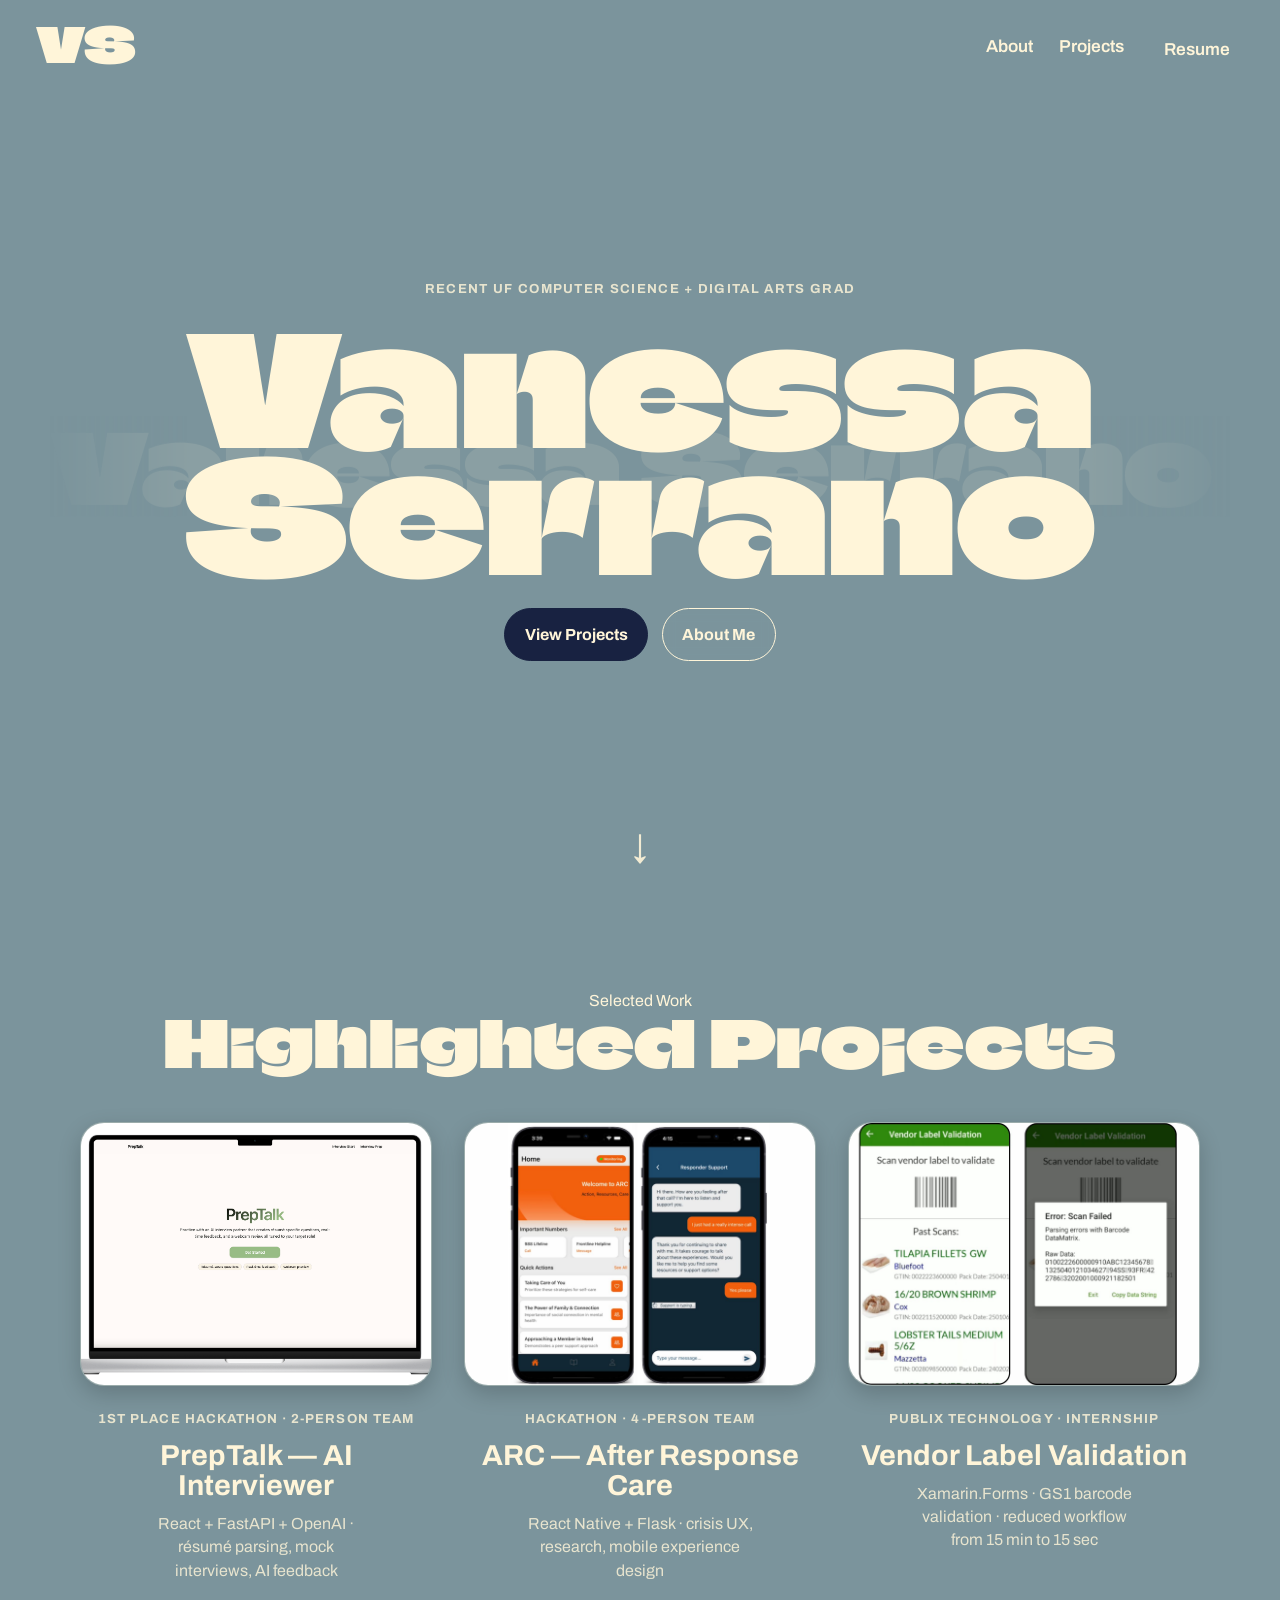
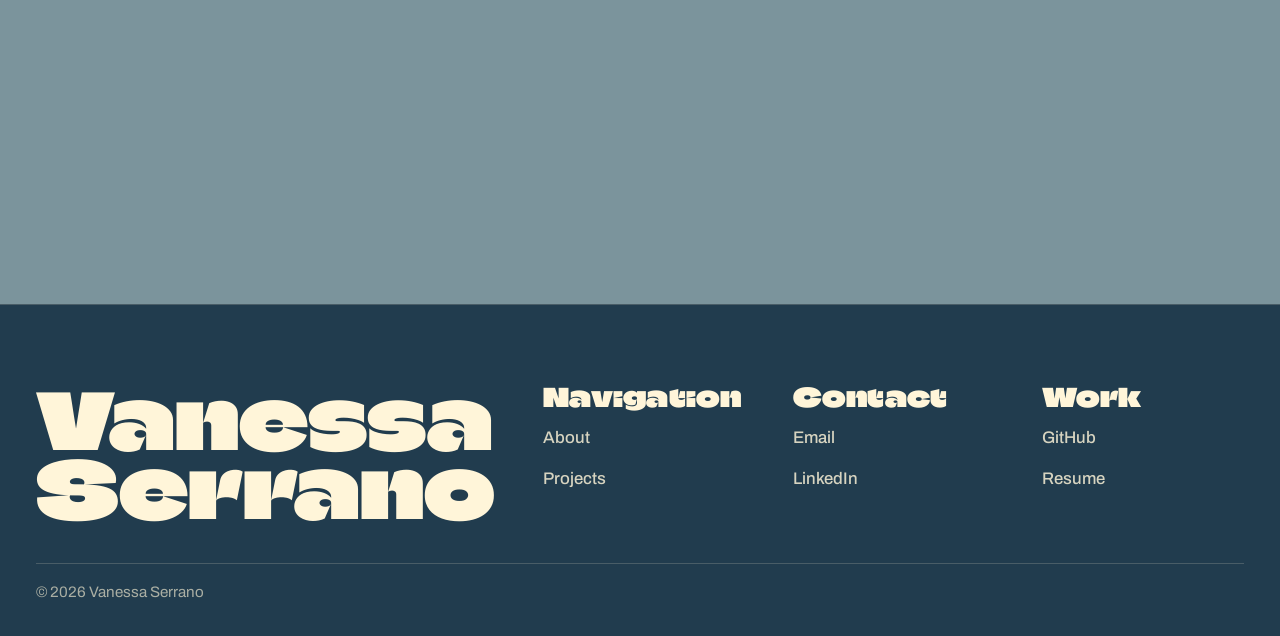
==== commit d1049f24: "Refined layout, fixed scroll behavior, improved project pages" ====
--- a/index.html
+++ b/index.html
@@ -4,160 +4,205 @@
     <meta charset="utf-8" />
     <meta name="viewport" content="width=device-width, initial-scale=1" />
     <title>Vanessa Serrano — Portfolio</title>
-    <meta name="description" content="CS + Digital Arts student building clean, human-centered products. I translate research into shipped interfaces." />
+    <meta
+            name="description"
+            content="Vanessa Serrano — UX Engineer and Front-End Developer building thoughtful digital experiences."
+    />
+    <link rel="preconnect" href="https://fonts.googleapis.com">
+    <link rel="preconnect" href="https://fonts.gstatic.com" crossorigin>
     <link rel="stylesheet" href="style.css" />
 </head>
 <body>
+<a class="skip-link" href="#content">Skip to main content</a>
+
 <header class="nav" role="banner">
-    <div class="nav__inner">
-        <a class="logo" href="index.html" aria-label="Home">VS</a>
-
-        <nav id="site-nav" class="nav__links" aria-label="Primary">
+    <div class="nav__inner nav__inner--home">
+        <a class="logo logo--home" href="index.html" aria-label="Home">VS</a>
+
+        <nav id="site-nav" class="nav__links nav__links--home" aria-label="Primary">
             <a href="about.html">About</a>
             <a href="projects.html">Projects</a>
-            <a href="assets/resume.pdf" target="_blank" rel="noopener">Resume</a>
+            <a
+                    href="assets/resume.pdf"
+                    target="_blank"
+                    rel="noopener"
+                    class="nav__resume"
+                    aria-label="Download resume"
+            >
+                Resume
+            </a>
         </nav>
 
-        <button class="nav__toggle" aria-label="Toggle menu" aria-controls="site-nav" aria-expanded="false">
+        <button
+                class="nav__toggle"
+                aria-label="Toggle menu"
+                aria-controls="site-nav"
+                aria-expanded="false"
+        >
             Menu
         </button>
     </div>
 </header>
 
 <main id="content">
-    <!-- HERO -->
-    <section class="hero hero--intro" id="about">
+    <section class="hero hero--home">
+        <div class="container container--hero">
+            <div class="hero__home-inner">
+                <p class="hero__eyebrow">
+                    Recent UF Computer Science + Digital Arts Grad
+                </p>
+
+                <div class="hero__name-composition">
+                    <h1 class="hero__name-main">
+                        <span class="hero__name-line">Vanessa</span>
+                        <span class="hero__name-line">Serrano</span>
+                    </h1>
+
+                    <div class="name-marquee name-marquee--bg" aria-hidden="true">
+                        <div class="name-marquee__fade name-marquee__fade--left"></div>
+                        <div class="name-marquee__fade name-marquee__fade--right"></div>
+
+                        <div class="name-marquee__track">
+                            <div class="name-marquee__group">
+                                <span>Vanessa Serrano</span>
+                                <span>Vanessa Serrano</span>
+                                <span>Vanessa Serrano</span>
+                            </div>
+                            <div class="name-marquee__group">
+                                <span>Vanessa Serrano</span>
+                                <span>Vanessa Serrano</span>
+                                <span>Vanessa Serrano</span>
+                            </div>
+                        </div>
+                    </div>
+                </div>
+
+<!--                <p class="hero__lede hero__lede&#45;&#45;home">-->
+<!--                    Open to Work. Open to Relocate.-->
+<!--                </p>-->
+
+                <div class="hero__cta-row">
+                    <a class="btn btn--primary" href="projects.html">View Projects</a>
+                    <a class="btn btn--secondary" href="about.html">About Me</a>
+                </div>
+
+                <a href="#work" class="scroll-indicator" aria-label="Scroll to highlighted projects">
+                    <span class="scroll-indicator__arrow">↓</span>
+                </a>
+            </div>
+        </div>
+    </section>
+
+    <section id="work" class="section reveal-on-scroll" aria-labelledby="work-title">
+        <!-- keep your existing work section here -->
         <div class="container">
-            <div class="hero__panel">
-                <h1>Vanessa Serrano</h1>
-
-                <p class="hero__lede">
-                    Computer Science &amp; Digital Arts <a class="text-link" href="https://www.ufl.edu/" target="_blank" rel="noopener">@UF</a> <br>UX Designer + Frontend Engineer. <br> Currently
-                    <a class="text-link" href="https://cinemaverde.org" target="_blank" rel="noopener">@CinemaVerde</a> previously
-                    <a class="text-link" href="https://www.publix.com" target="_blank" rel="noopener">@Publix</a>.
-                </p>
-
-                <div class="social" aria-label="External links">
-                    <a class="icon-btn" href="https://www.linkedin.com/in/vanessa-n-serrano" aria-label="LinkedIn" target="_blank" rel="noopener">in</a>
-                    <a class="icon-btn" href="mailto:vanessannserrano@gmail.com" aria-label="Email">✉️</a>
-                    <a class="icon-btn" href="assets/resume.pdf" aria-label="Resume PDF" target="_blank" rel="noopener">CV</a>
-                </div>
+            <div class="section-heading section-heading--home">
+                <p class="section-heading__eyebrow">Selected Work</p>
+                <h2 id="work-title">Highlighted Projects</h2>
             </div>
-        </div>
-    </section>
-
-    <!-- WORK -->
-    <section id="work" class="section reveal-on-scroll" aria-labelledby="work-title">
-        <div class="container">
-            <h2 id="work-title">Highlighted Work</h2>
-            <div class="grid">
+
+            <div class="grid grid--projects-home">
                 <a class="card reveal" href="project-preptalk.html" target="_blank" rel="noopener" aria-label="Open PrepTalk AI Interviewer">
-                    <img class="thumb" loading="lazy" decoding="async"
-                         src="assets/images/prep-talk.jpg"
-                         alt="ARC app mockups for post-response check-ins" />
+                    <img
+                            class="thumb"
+                            loading="lazy"
+                            decoding="async"
+                            src="assets/images/preptalk.png"
+                            alt="PrepTalk AI interviewer preview"
+                    />
                     <div class="card__body">
-                        <div class="card__eyebrow">1st Place Hackathon • 2-Person Team</div>
+                        <div class="card__eyebrow">1st Place Hackathon · 2-Person Team</div>
                         <div class="card__title">PrepTalk — AI Interviewer</div>
-                        <div class="card__meta">React + FastAPI + OpenAI · résumé parsing, mock interviews, feedback</div>
-                    </div>
-                </a>
-
-                <!-- ARC -->
-                <a class="card reveal" href="project-arc.html" aria-label="Open ARC: After Response Care case study">
-                    <img class="thumb" loading="lazy" decoding="async"
-                         src="assets/images/arc-cover.jpg"
-                         alt="ARC app mockups for post-response check-ins" />
+                        <div class="card__meta">React + FastAPI + OpenAI · résumé parsing, mock interviews, AI feedback</div>
+                    </div>
+                </a>
+
+                <a class="card reveal" href="project-arc.html" aria-label="Open ARC case study">
+                    <img
+                            class="thumb"
+                            loading="lazy"
+                            decoding="async"
+                            src="assets/images/arc-cover.jpg"
+                            alt="ARC project preview"
+                    />
                     <div class="card__body">
-                        <div class="card__eyebrow">Hackathon • 4-person team</div>
-                        <div class="card__title">ARC: After Response Care</div>
-                        <div class="card__meta">React Native + Flask • 40+ interviews • Crisis UX</div>
-                    </div>
-                </a>
-
-                <!-- Vendor Label Validation -->
+                        <div class="card__eyebrow">Hackathon · 4-Person Team</div>
+                        <div class="card__title">ARC — After Response Care</div>
+                        <div class="card__meta">React Native + Flask · crisis UX, research, mobile experience design</div>
+                    </div>
+                </a>
+
                 <a class="card reveal" href="project-vlv.html" aria-label="Open Vendor Label Validation case study">
-                    <img class="thumb" loading="lazy" decoding="async"
-                         src="assets/images/vlv-cover.jpg"
-                         alt="Scanner UI for GS1 barcode validation" />
+                    <img
+                            class="thumb"
+                            loading="lazy"
+                            decoding="async"
+                            src="assets/images/vlv-cover.jpg"
+                            alt="Vendor Label Validation project preview"
+                    />
                     <div class="card__body">
-                        <div class="card__eyebrow">Publix Technology • Internship</div>
+                        <div class="card__eyebrow">Publix Technology · Internship</div>
                         <div class="card__title">Vendor Label Validation</div>
-                        <div class="card__meta">Xamarin.Forms • GS1 • RadDataForm • 15m → 15s</div>
-                    </div>
-                </a>
-
-                <!-- (Optional) bring back UF Events later
-                <a class="card reveal" href="project-ufevents.html">
-                  <img class="thumb" loading="lazy" decoding="async"
-                       src="assets/images/ufevents-cover.jpg"
-                       alt="UF Events prototype screens" />
-                  <div class="card__body">
-                    <div class="card__eyebrow">UX • Design</div>
-                    <div class="card__title">UF Events App</div>
-                    <div class="card__meta">Research • Wireframes • Prototype</div>
-                  </div>
-                </a>
-                -->
+                        <div class="card__meta">Xamarin.Forms · GS1 barcode validation · reduced workflow from 15 min to 15 sec</div>
+                    </div>
+                </a>
             </div>
         </div>
     </section>
 </main>
 
-<!-- FOOTER -->
 <footer class="footer" role="contentinfo">
     <div class="cols">
+        <div class="footer-brand">
+            <div class="footer-brand__name">Vanessa Serrano</div>
+        </div>
+
+        <div>
+            <h3>Navigation</h3>
+            <a href="about.html">About</a>
+            <a href="projects.html">Projects</a>
+        </div>
+
         <div>
             <h3>Contact</h3>
             <a href="mailto:vanessannserrano@gmail.com">Email</a>
             <a href="https://www.linkedin.com/in/vanessa-n-serrano" target="_blank" rel="noopener">LinkedIn</a>
         </div>
+
         <div>
             <h3>Work</h3>
+            <a href="https://github.com/vanessanserrano" target="_blank" rel="noopener">GitHub</a>
             <a href="assets/resume.pdf" target="_blank" rel="noopener">Resume</a>
-            <a href="https://github.com/vanessanserrano" target="_blank" rel="noopener">GitHub</a>
-        </div>
-        <div>
-            <h3>Navigation</h3>
-            <a href="index.html">Home</a>
-            <a href="projects.html">Projects</a>
-            <a href="about.html">About</a>
         </div>
     </div>
+
     <p class="copyright">© <span id="year"></span> Vanessa Serrano</p>
 </footer>
 
 <script>
-    // Auto-update copyright year
     const yearSpan = document.getElementById('year');
     if (yearSpan) yearSpan.textContent = new Date().getFullYear();
 </script>
 
 <script>
-    // Auto-update copyright year
-    const yearSpan = document.getElementById('year');
-    if (yearSpan) yearSpan.textContent = new Date().getFullYear();
-</script>
-
-<!-- Minimal JS -->
-<script>
-    // Mobile menu
     (function () {
         const toggle = document.querySelector('.nav__toggle');
         const nav = document.getElementById('site-nav');
         if (!toggle || !nav) return;
+
         toggle.addEventListener('click', () => {
             const open = nav.classList.toggle('is-open');
             toggle.setAttribute('aria-expanded', String(open));
         });
+
         document.addEventListener('click', (e) => {
             if (!e.target.closest('.nav')) {
                 nav.classList.remove('is-open');
                 toggle.setAttribute('aria-expanded', 'false');
             }
-        }, {passive: true});
+        }, { passive: true });
     })();
 
-    // Mark current link
     (function () {
         const path = (location.pathname.split('/').pop() || 'index.html').toLowerCase();
         document.querySelectorAll('.nav__links a').forEach(a => {
@@ -166,17 +211,17 @@
         });
     })();
 
-    // Reveal on scroll (respects reduced motion)
     (function () {
         const prefersReduced = window.matchMedia('(prefers-reduced-motion: reduce)').matches;
         const revealSection = document.getElementById('work');
         if (!revealSection) return;
+
         if (prefersReduced) {
             revealSection.classList.add('is-revealed');
             document.querySelectorAll('.reveal').forEach(el => el.classList.add('is-in'));
             return;
         }
-        // Section fade
+
         const sIO = new IntersectionObserver((entries) => {
             entries.forEach(e => {
                 if (e.isIntersecting) {
@@ -184,10 +229,10 @@
                     sIO.unobserve(e.target);
                 }
             });
-        }, {threshold: .15, rootMargin: '0px 0px -10% 0px'});
+        }, { threshold: 0.15, rootMargin: '0px 0px -10% 0px' });
+
         sIO.observe(revealSection);
 
-        // Card lift
         const cIO = new IntersectionObserver((entries) => {
             entries.forEach(e => {
                 if (e.isIntersecting) {
@@ -195,50 +240,10 @@
                     cIO.unobserve(e.target);
                 }
             });
-        }, {threshold: .2});
+        }, { threshold: 0.2 });
+
         document.querySelectorAll('.reveal').forEach(el => cIO.observe(el));
-    })();
-
-    // Footer year
-    document.getElementById('year').textContent = new Date().getFullYear();
-
-        // Reveal on scroll for cards
-        (function() {
-        const prefersReduced = window.matchMedia('(prefers-reduced-motion: reduce)').matches;
-
-        // For section fade (index.html only)
-        const revealSection = document.getElementById('work');
-        if (revealSection) {
-        if (prefersReduced) {
-        revealSection.classList.add('is-revealed');
-    } else {
-        const sIO = new IntersectionObserver((entries) => {
-        entries.forEach(e => {
-        if (e.isIntersecting) {
-        e.target.classList.add('is-revealed');
-        sIO.unobserve(e.target);
-    }
-    });
-    }, {threshold: 0.15, rootMargin: '0px 0px -10% 0px'});
-        sIO.observe(revealSection);
-    }
-    }
-
-        // For card lift
-        if (prefersReduced) {
-        document.querySelectorAll('.reveal').forEach(el => el.classList.add('is-in'));
-    } else {
-        const cIO = new IntersectionObserver((entries) => {
-        entries.forEach(e => {
-        if (e.isIntersecting) {
-        e.target.classList.add('is-in');
-        cIO.unobserve(e.target);
-    }
-    });
-    }, {threshold: 0.2});
-        document.querySelectorAll('.reveal').forEach(el => cIO.observe(el));
-    }
     })();
 </script>
 </body>
-</html>
+</html>
--- a/style.css
+++ b/style.css
@@ -1,309 +1,168 @@
-/* ============================================
-   UNIFIED PORTFOLIO STYLES - COMPLETE
-   Vanessa Serrano - 2025
-   All inline styles extracted and unified
-   ============================================ */
-
-/* ============ DESIGN TOKENS ============ */
+/* =========================================
+   VANESSA SERRANO PORTFOLIO
+   Clean Editorial System
+   Works with current HTML structure
+   ========================================= */
+
+
+/* =========================================
+   1. FONT SETUP
+   ========================================= */
+
+@import url('https://fonts.googleapis.com/css2?family=Archivo:wght@400;500;600;700&display=swap');
+@font-face {
+    font-family: "Climate Crisis";
+    src: url("assets/climate-crisis.woff2") format("woff2");
+    font-weight: 400;
+    font-style: normal;
+    font-display: swap;
+}
+
+/*
+  Load Climate Crisis locally if you have the file.
+  If not, the fallback will still work.
+*/
+/*
+@font-face {
+  font-family: "Climate Crisis";
+  src: url("assets/fonts/ClimateCrisis-Regular.woff2") format("woff2");
+  font-style: normal;
+  font-weight: 400;
+}
+*/
+
+
+/* =========================================
+   2. DESIGN TOKENS
+   ========================================= */
 :root {
-    /* Core Brand Colors */
-    --bg: #E8E3D9;              /* cream background */
-    --surface: #F6F3EE;         /* light card surface */
-    --ink: #2F2F2A;             /* body text */
-    --muted: #6E6A63;           /* secondary text */
-    --accent: #6B5F56;          /* warm brown accent */
-    --olive: #8D8B75;           /* olive highlight */
-    --border: #D8D3CA;          /* soft borders */
-    --white: #FFFFFF;
-
-    /* Case Study Theme Defaults (overridden per project) */
-    --hero-a: #1A2332;
-    --hero-b: #2D4059;
-    --accent-ink: #FFFFFF;
-
-    /* Spacing & Layout */
-    --pad: clamp(16px, 3vw, 28px);
-    --radius: 18px;
+    /* =========================================
+       COLOR SYSTEM
+       ========================================= */
+    --bg: #7B949C;
+    --surface: #536C7C;
+    --surface-strong: #213C4E;
+    --surface-deep: #182241;
+
+    --ink: #FFF5D9;
+    --ink-soft: rgba(255, 245, 217, 0.82);
+    --ink-muted: rgba(255, 245, 217, 0.62);
+
+    --accent: #FFF5D9;
+    --accent-strong: #213C4E;
+    --accent-deep: #182241;
+
+    --border: rgba(255, 245, 217, 0.18);
+    --border-strong: rgba(255, 245, 217, 0.32);
+
+    --white: #FFF5D9;
+    --black: #182241;
+
+    /* =========================================
+       TYPOGRAPHY
+       ========================================= */
+    --font-heading: "Climate Crisis", "Arial Black", sans-serif;
+    --font-body: "Archivo", "Inter", "Helvetica Neue", Arial, sans-serif;
+
+    --text-xs: 0.78rem;
+    --text-sm: 0.92rem;
+    --text-base: 1rem;
+    --text-lg: 1.125rem;
+    --text-xl: clamp(1.5rem, 2.5vw, 2.1rem);
+    --text-2xl: clamp(2.3rem, 4.8vw, 4.3rem);
+    --text-3xl: clamp(4rem, 12vw, 9rem);
+
+    /* =========================================
+       LAYOUT
+       ========================================= */
+    --max: 1180px;
+    --pad: clamp(18px, 3vw, 30px);
+
+    --space-1: 0.35rem;
+    --space-2: 0.55rem;
+    --space-3: 0.8rem;
+    --space-4: 1rem;
+    --space-5: 1.25rem;
+    --space-6: 1.5rem;
+    --space-7: 2rem;
+    --space-8: 3rem;
+    --space-9: 4rem;
+    --space-10: 6rem;
+
     --radius-sm: 10px;
-    --radius-lg: 24px;
-    --max: 1080px;
-    --max-wide: 1200px;
-
-    /* Typography Scale */
-    --text-xs: 0.85rem;
-    --text-sm: 0.9rem;
-    --text-base: 1rem;
-    --text-lg: 1.15rem;
-    --text-xl: clamp(1.5rem, 3vw, 2rem);
-    --text-2xl: clamp(2rem, 4vw, 2.8rem);
-    --text-3xl: clamp(2.8rem, 6vw, 5rem);
-
-    /* Shadows */
-    --shadow-sm: 0 2px 8px rgba(0, 0, 0, 0.04);
-    --shadow-md: 0 10px 26px rgba(0, 0, 0, 0.08);
-    --shadow-lg: 0 20px 60px rgba(0, 0, 0, 0.15);
-}
-
-/* ============ THEME OVERRIDES ============ */
-.theme-arc {
-    --hero-a: #1A2332;
-    --hero-b: #2D4059;
-    --accent: #FF6B35;
-    --accent-ink: #FFFFFF;
-}
-
-.theme-vlv {
-    --hero-a: #00754A;
-    --hero-b: #005438;
-    --accent: #F47920;
-    --accent-ink: #1C2A22;
-}
-
-.theme-recipe {
-    --hero-a: #1A2332;
-    --hero-b: #2D4059;
-    --accent: #7280bd;
-    --accent-ink: #0e120e;
-    --muted: #6b716a;
-    --chip: #7280bd;
-    --link: var(--accent);
-}
-
-.theme-ufe {
-    --hero-a: #0f2a6d;
-    --hero-b: #1f3f8f;
-    --accent: #fa5a2a;
-    --accent-ink: #fff;
-}
-
-/* ============ OPTIPATH THEME ============ */
-.theme-optipath {
-    --green: #16a34a;
-    --green-dark: #0f8a3e;
-    --accent: #10b981;
-    --bg: #f7faf8;
-    --text: #1f2937;
-    --text-light: #526a79;
-    --border: #e2e8f0;
-    --white: #ffffff;
-    --success: #16a34a;
-}
-
-.theme-optipath .nav {
-    background: rgba(255, 255, 255, 0.95);
-}
-
-.theme-optipath .logo {
-    color: var(--green);
-}
-
-.theme-optipath .nav__links a:hover {
-    color: var(--green);
-}
-
-.theme-optipath .case-hero {
-    background: linear-gradient(135deg, var(--green) 0%, var(--green-dark) 100%);
-}
-
-.theme-optipath .case-hero::before {
-    background: radial-gradient(circle at 30% 30%, rgba(16, 185, 129, 0.45), transparent 60%),
-    radial-gradient(circle at 70% 70%, rgba(255, 255, 255, 0.18), transparent 55%);
-}
-
-.theme-optipath .underline {
-    background: var(--accent);
-}
-
-.theme-optipath .section-header h2 {
-    color: var(--green-dark);
-}
-
-.theme-optipath .checklist li::before {
-    background: var(--green);
-}
-
-.theme-optipath .btn {
-    border-color: var(--border);
-}
-
-.theme-optipath .btn:hover {
-    border-color: var(--accent);
-    color: var(--accent);
-}
-
-.theme-optipath .a-chip {
-    background: var(--green);
-    color: #fff;
-}
-
-.theme-optipath .a-chip:hover {
-    background: var(--green-dark);
-}
-
-.theme-optipath .a-chip--ghost {
-    background: #fff;
-    color: var(--green);
-    border-color: var(--green);
-}
-
-.theme-optipath .a-chip--ghost:hover {
-    background: var(--green);
-    color: #fff;
-}
-
-/* ============ PREPTALK THEME ============ */
-.theme-preptalk {
-    --indigo: #272c22;
-    --indigo-b: #334529;
-    --accent: #74a662;
-    --accent-2: #9caf88;
-    --bg: #fafbfc;
-    --text: #334529;
-    --text-light: #356739;
-    --border: #e1e8ed;
-    --white: #fff;
-    --success: #74a662;
-}
-
-.theme-preptalk .nav {
-    background: rgba(255, 255, 255, 0.95);
-}
-
-.theme-preptalk .logo {
-    color: var(--indigo);
-}
-
-.theme-preptalk .nav__links a:hover {
-    color: var(--accent);
-}
-
-.theme-preptalk .case-hero {
-    background: linear-gradient(135deg, var(--indigo) 0%, var(--indigo-b) 100%);
-}
-
-.theme-preptalk .case-hero::before {
-    background: linear-gradient(135deg, var(--accent), var(--accent-2));
-    filter: blur(60px);
-    opacity: 0.35;
-}
-
-.theme-preptalk .underline {
-    background: var(--accent);
-}
-
-.theme-preptalk .section-header h2 {
-    color: var(--indigo);
-}
-
-.theme-preptalk .checklist li::before {
-    background: var(--accent);
-    color: #002;
-}
-
-.theme-preptalk .result {
-    border-top-color: var(--success);
-}
-
-.theme-preptalk .result h4 {
-    color: var(--indigo);
-}
-
-.theme-preptalk .result .icon {
-    background: var(--success);
-}
-
-/* ============ SWAMPPATH THEME ============ */
-.theme-swamppath {
-    --blue: #00529b;
-    --blue-dark: #003f77;
-    --orange: #fa4616;
-    --bg: #f7fafc;
-    --text: #2c3e50;
-    --text-light: #526a79;
-    --border: #e2e8f0;
-    --white: #ffffff;
-    --success: #10b981;
-}
-
-.theme-swamppath .nav {
-    background: rgba(255, 255, 255, 0.95);
-}
-
-.theme-swamppath .logo {
-    color: var(--blue);
-}
-
-.theme-swamppath .nav__links a:hover {
-    color: var(--orange);
-}
-
-.theme-swamppath .case-hero {
-    background: linear-gradient(135deg, var(--blue) 0%, var(--blue-dark) 100%);
-}
-
-.theme-swamppath .case-hero::before {
-    background: radial-gradient(circle at 30% 30%, rgba(250, 70, 22, 0.45), transparent 60%),
-    radial-gradient(circle at 70% 70%, rgba(255, 255, 255, 0.2), transparent 55%);
-}
-
-.theme-swamppath .underline {
-    background: var(--orange);
-}
-
-.theme-swamppath .section-header h2 {
-    color: var(--blue);
-}
-
-.theme-swamppath .checklist li::before {
-    background: var(--orange);
-}
-
-.theme-swamppath .result h4 {
-    color: var(--blue);
-}
-
-.theme-swamppath .result .icon {
-    background: var(--success);
-}
-
-.theme-swamppath .a-chip {
-    background: var(--blue);
-}
-
-.theme-swamppath .a-chip:hover {
-    background: var(--orange);
-}
-
-.theme-swamppath .footer a:hover {
-    color: var(--orange);
-}
-
-/* ============ RESET & BASE ============ */
-* {
+    --radius-md: 18px;
+    --radius-lg: 28px;
+    --radius-pill: 999px;
+
+    /* =========================================
+       MOTION
+       ========================================= */
+    --ease: cubic-bezier(0.22, 1, 0.36, 1);
+    --fast: 180ms var(--ease);
+    --med: 320ms var(--ease);
+    --slow: 800ms var(--ease);
+
+    /* =========================================
+       SHADOW
+       ========================================= */
+    --shadow-sm: 0 8px 22px rgba(0, 0, 0, 0.18);
+    --shadow-md: 0 18px 50px rgba(0, 0, 0, 0.24);
+
+    /* =========================================
+       MARQUEE
+       ========================================= */
+    --marquee-speed: 26s;
+    --wave-distance: 12px;
+}
+
+/* =========================================
+   3. RESET
+   ========================================= */
+/* =========================================
+   3. RESET / BASE
+   ========================================= */
+*,
+*::before,
+*::after {
     box-sizing: border-box;
-    margin: 0;
-    padding: 0;
 }
 
 html {
     scroll-behavior: smooth;
 }
-
-html, body {
-    height: 100%;
-}
-
+#work {
+    scroll-margin-top: 110px;
+    padding-top: 5rem;
+    padding-bottom: 8rem;
+    min-height: 100vh;
+}
+
+html,
 body {
+    min-height: 100%;
+}
+
+body {
+    margin: 0;
     background: var(--bg);
     color: var(--ink);
-    font: 16px/1.55 system-ui, -apple-system, Segoe UI, Roboto, Inter, Arial, sans-serif;
+    font-family: var(--font-body);
+    font-size: var(--text-base);
+    line-height: 1.6;
     -webkit-font-smoothing: antialiased;
     -moz-osx-font-smoothing: grayscale;
 }
 
+img,
+picture,
+video,
+canvas,
+svg {
+    display: block;
+    max-width: 100%;
+}
+
 img {
-    max-width: 100%;
-    display: block;
     height: auto;
 }
 
@@ -312,1307 +171,799 @@
     text-decoration: none;
 }
 
-a:focus-visible,
-button:focus-visible {
-    outline: 2px solid var(--accent);
+button,
+input,
+textarea,
+select {
+    font: inherit;
+}
+
+button {
+    cursor: pointer;
+}
+
+h1,
+h2,
+h3,
+h4,
+h5,
+h6 {
+    margin: 0;
+    color: var(--ink);
+    font-family: var(--font-heading);
+    font-weight: 400;
+    line-height: 0.95;
+    letter-spacing: 0.01em;
+}
+
+p,
+li,
+input,
+textarea,
+select,
+label,
+a,
+span,
+small {
+    font-family: var(--font-body);
+}
+
+p {
+    margin: 0;
+}
+
+ul,
+ol {
+    margin: 0;
+}
+
+:focus-visible {
+    outline: 2px solid var(--ink);
     outline-offset: 3px;
-    border-radius: var(--radius-sm);
-}
-
-/* ============ LAYOUT CONTAINERS ============ */
+}
+
+/* =========================================
+   4. UTILITIES / CONTAINERS
+   ========================================= */
+/* =========================================
+   4. UTILITIES / CONTAINERS
+   ========================================= */
 .container {
     max-width: var(--max);
     margin: 0 auto;
-    padding: 0 var(--pad);
-}
-
-.container--wide {
-    max-width: var(--max-wide);
-}
-
-/* ============ NAVIGATION (UNIFIED) ============ */
+    padding-inline: var(--pad);
+}
+
+.skip-link {
+    position: absolute;
+    top: -100%;
+    left: 1rem;
+    z-index: 999;
+    padding: 0.75rem 1rem;
+    background: var(--accent-deep);
+    color: var(--white);
+    border-radius: var(--radius-sm);
+}
+
+.skip-link:focus {
+    top: 1rem;
+}
+
+.center {
+    text-align: center;
+}
+
+.muted {
+    color: var(--ink-muted);
+}
+
+.text-link {
+    text-decoration: underline;
+    text-underline-offset: 0.18em;
+    text-decoration-thickness: 1px;
+}
+
+.section {
+    padding: var(--space-9) 0;
+}
+
+.section h2 {
+    font-size: var(--text-2xl);
+    margin-bottom: 0.75rem;
+}
+
+.lead {
+    color: var(--ink-soft);
+    max-width: 62ch;
+}
+
+/* =========================================
+   5. HEADER / NAV
+   cleaner and integrated
+   ========================================= */
+/* =========================================
+   5. HEADER / NAV
+   ========================================= */
 .nav {
     position: sticky;
     top: 0;
     z-index: 100;
-    background: rgba(232, 227, 217, 0.95);
-    backdrop-filter: blur(10px);
-    border-bottom: 1px solid var(--border);
-}
-
-/* Case study pages with hero gradients */
-body[class*="theme-"] .nav {
-    background: rgba(255, 255, 255, 0.95);
+    background: var(--bg);
+    backdrop-filter: blur(12px);
+    -webkit-backdrop-filter: blur(12px);
 }
 
 .nav__inner {
+    max-width: var(--max);
+    margin: 0 auto;
+    padding: 1.15rem var(--pad) 0.95rem;
     display: flex;
+    align-items: center;
     justify-content: space-between;
+    gap: 1.2rem;
+}
+
+.nav__inner--home {
+    width: 100%;
+    max-width: none;
+    padding: 1.25rem 2.25rem;
     align-items: center;
-    padding: 1rem var(--pad);
-    max-width: var(--max-wide);
-    margin: 0 auto;
+    gap: 1.5rem;
 }
 
 .logo {
-    font-weight: 700;
-    font-size: 1.25rem;
-    letter-spacing: 0.06em;
-    color: var(--ink);
-}
-
-body[class*="theme-"] .logo {
-    color: var(--hero-a);
+    flex-shrink: 0;
+    color: var(--ink);
+}
+
+.logo--home {
+    font-family: var(--font-heading);
+    font-size: clamp(2.8rem, 4vw, 4.5rem);
+    line-height: 0.85;
+    letter-spacing: 0;
+    display: inline-flex;
+    align-items: center;
+    margin: 0;
 }
 
 .nav__links {
     display: flex;
-    gap: 1.8rem;
     align-items: center;
+    gap: clamp(1rem, 2vw, 2rem);
 }
 
 .nav__links a {
-    font-weight: 500;
-    letter-spacing: 0.02em;
-    opacity: 0.7;
-    transition: opacity 0.2s ease, color 0.2s ease;
-}
-
-.nav__links a:hover {
-    opacity: 1;
-    color: var(--accent);
-}
-
-.nav__links a[aria-current="page"] {
-    opacity: 1;
+    position: relative;
+    display: inline-flex;
+    align-items: center;
+    justify-content: center;
+    padding-bottom: 0.2rem;
+    font-size: clamp(1rem, 1.2vw, 1.15rem);
     font-weight: 600;
     color: var(--ink);
+    transition: color var(--fast), font-weight var(--fast), background var(--med), border-color var(--med), transform var(--fast);
+}
+
+.nav__links a:not(.nav__resume)::after {
+    content: "";
+    position: absolute;
+    left: 0;
+    bottom: -0.25rem;
+    width: 100%;
+    height: 1.5px;
+    background: currentColor;
+    transform: scaleX(0);
+    transform-origin: left;
+    transition: transform var(--med);
+}
+
+.nav__links a:not(.nav__resume):hover::after,
+.nav__links a:not(.nav__resume):focus-visible::after,
+.nav__links a[aria-current="page"]:not(.nav__resume)::after {
+    transform: scaleX(1);
+}
+
+.nav__links a:not(.nav__resume):hover,
+.nav__links a:not(.nav__resume):focus-visible,
+.nav__links a[aria-current="page"]:not(.nav__resume) {
+    color: var(--ink);
+    font-weight: 700;
+}
+
+.nav__resume {
+    min-height: 54px;
+    padding: 0 1.4rem;
+    border: 1.5px solid var(--ink);
+    border-radius: var(--radius-pill);
+    background: transparent;
+    color: var(--ink);
+    line-height: 1;
+}
+
+.nav__resume::after {
+    display: none !important;
+    content: none !important;
+}
+
+.nav__links a.nav__resume:hover,
+.nav__links a.nav__resume:focus-visible {
+    background: var(--accent-deep);
+    color: var(--white);
+    border-color: var(--accent-deep);
+    transform: translateY(-1px);
 }
 
 .nav__toggle {
     display: none;
+    border: 0;
     background: transparent;
-    border: none;
-    font-weight: 600;
-    color: var(--ink);
-    cursor: pointer;
-    padding: 8px;
-}
-
-/* Mobile Navigation */
-@media (max-width: 720px) {
-    .nav__links {
-        display: none;
-    }
-
-    .nav__links.is-open {
-        display: flex;
-        flex-direction: column;
-        gap: 0.75rem;
-        position: absolute;
-        left: var(--pad);
-        right: var(--pad);
-        top: 64px;
-        background: var(--surface);
-        padding: 1rem;
-        border-radius: var(--radius);
-        border: 1px solid var(--border);
-        box-shadow: var(--shadow-md);
-    }
-
-    .nav__toggle {
-        display: inline-block;
-    }
-}
-
-/* ============ HERO SECTIONS ============ */
-/* Main Portfolio Hero */
+    color: var(--ink);
+    font-weight: 700;
+}
+
+/* =========================================
+   6. HERO
+   cleaner than boxed card
+   ========================================= */
 .hero--intro {
-    min-height: 88vh;
+    min-height: 84vh;
+    display: flex;
+    align-items: center;
     position: relative;
-    display: grid;
-    place-items: center;
-    padding: clamp(72px, 12vh, 120px) 0 56px;
+    padding: clamp(4rem, 8vw, 7rem) 0 var(--space-9);
 }
 
 .hero--intro::before {
     content: "";
     position: absolute;
-    inset: 8% 10% auto 10%;
-    height: 52%;
-    background: radial-gradient(70% 60% at 50% 40%,
-    color-mix(in oklab, var(--surface) 80%, white) 0%,
-    transparent 65%);
-    filter: blur(6px);
-    z-index: 0;
+    inset: 6% 10% auto 10%;
+    height: 48%;
+    background:
+            radial-gradient(circle at 50% 50%, rgba(210, 193, 182, 0.22), transparent 58%);
+    pointer-events: none;
 }
 
 .hero__panel {
     position: relative;
     z-index: 1;
-    max-width: 900px;
     width: 100%;
-    background: var(--surface);
-    border: 1px solid var(--border);
-    border-radius: var(--radius-lg);
-    padding: clamp(20px, 4vw, 36px);
-    box-shadow: var(--shadow-lg);
+    max-width: 1080px;
+    margin: 0 auto;
+    padding: 0 var(--pad);
+    background: transparent;
+    border: 0;
+    border-radius: 0;
+    box-shadow: none;
     text-align: center;
 }
 
 .hero__panel h1 {
     font-size: var(--text-3xl);
-    line-height: 0.98;
-    margin: 0 0 0.6rem;
+    color: var(--navy-900);
+    line-height: 0.88;
+    margin-bottom: 1rem;
+}
+
+.accent-char {
+    color: var(--navy-800);
 }
 
 .hero__lede {
-    font-size: var(--text-lg);
-    color: var(--muted);
-    margin: 0 0 0.6rem;
-}
-
-.hero__panel .social {
+    max-width: 52ch;
+    margin: 0 auto;
+    font-size: clamp(1.05rem, 1.8vw, 1.35rem);
+    color: var(--ink-soft);
+}
+
+.social {
     display: flex;
     justify-content: center;
-    align-items: center;
-    gap: 12px;
-    margin-top: 14px;
+    gap: 0.85rem;
     flex-wrap: wrap;
+    margin-top: 1.5rem;
 }
 
 .icon-btn {
+    width: 44px;
+    height: 44px;
     display: inline-flex;
     align-items: center;
     justify-content: center;
-    width: 44px;
-    height: 44px;
-    border-radius: var(--radius-sm);
+    border-radius: var(--radius-pill);
     border: 1px solid var(--border);
+    background: rgba(255, 255, 255, 0.7);
+    color: var(--ink);
+    transition: transform var(--fast), background var(--fast), border-color var(--fast);
+}
+
+.icon-btn:hover,
+.icon-btn:focus-visible {
+    transform: translateY(-2px);
     background: var(--white);
-    font-weight: 700;
-    line-height: 1;
-    transition: transform 0.15s ease, box-shadow 0.15s ease;
-}
-
-.icon-btn:hover {
-    transform: translateY(-1px);
-    box-shadow: var(--shadow-sm);
-}
-
-.text-link {
-    color: inherit;
-    text-decoration: underline;
-    text-underline-offset: 3px;
-    text-decoration-thickness: 1px;
-}
-
-/* Case Study Hero */
-.case-hero {
-    background: linear-gradient(135deg, var(--hero-a), var(--hero-b));
-    color: var(--white);
-    padding: clamp(48px, 10vh, 96px) 0 40px;
+    border-color: var(--border-strong);
+}
+
+
+/* =========================================
+   7. OPTIONAL MARQUEE HERO
+   ready when you add the new markup
+   ========================================= */
+.name-marquee {
     position: relative;
     overflow: hidden;
-}
-
-.case-hero::before {
-    content: '';
+    width: 100%;
+    padding: 0.5rem 0;
+}
+
+.name-marquee__track {
+    display: flex;
+    width: max-content;
+    animation: marquee-scroll var(--marquee-speed) linear infinite;
+    will-change: transform;
+}
+
+.name-marquee__group {
+    display: flex;
+    align-items: center;
+    gap: clamp(2.5rem, 4vw, 4rem);
+    padding-right: clamp(2.5rem, 4vw, 4rem);
+    flex-shrink: 0;
+}
+
+.name-marquee__group span {
+    display: inline-block;
+    white-space: nowrap;
+    font-family: var(--font-heading);
+    font-size: var(--text-3xl);
+    line-height: 0.88;
+    color: var(--navy-900);
+    animation: waveFloat 2.3s ease-in-out infinite;
+}
+
+.name-marquee__group span:nth-child(2n) {
+    animation-delay: 0.2s;
+}
+
+.name-marquee__group span:nth-child(3n) {
+    animation-delay: 0.45s;
+}
+
+.name-marquee__group span:nth-child(4n) {
+    animation-delay: 0.7s;
+}
+
+.name-marquee:hover .name-marquee__track,
+.name-marquee:hover .name-marquee__group span {
+    animation-play-state: paused;
+}
+
+.name-marquee__fade {
     position: absolute;
-    inset: auto -10% -25% auto;
-    width: 380px;
-    height: 380px;
-    background: radial-gradient(circle at 30% 30%, rgba(255, 255, 255, 0.18), transparent 55%);
-    filter: blur(30px);
-    opacity: 0.65;
-    border-radius: 50%;
-}
-
-.case-hero .hero-content {
-    position: relative;
-    z-index: 1;
-}
-
-.case-hero h1 {
-    font-size: clamp(28px, 4.5vw, 44px);
-    margin: 0 0 8px;
-    font-weight: 800;
-    letter-spacing: 0.2px;
-}
-
-.case-hero .hero-sub {
-    color: rgba(255, 255, 255, 0.92);
-    font-size: clamp(1rem, 1.8vw, 1.2rem);
-    max-width: 720px;
-}
-
-/* Meta Grid (for case studies) */
-.meta-grid {
+    top: 0;
+    bottom: 0;
+    width: 12%;
+    min-width: 56px;
+    z-index: 2;
+    pointer-events: none;
+}
+
+.name-marquee__fade--left {
+    left: 0;
+    background: linear-gradient(to right, var(--bg), transparent);
+}
+
+.name-marquee__fade--right {
+    right: 0;
+    background: linear-gradient(to left, var(--bg), transparent);
+}
+
+
+/* =========================================
+   8. GRID / LAYOUT
+   ========================================= */
+.grid {
     display: grid;
-    grid-template-columns: repeat(auto-fit, minmax(220px, 1fr));
-    gap: 14px;
-    margin-top: 18px;
-}
-
-.meta-card {
-    background: rgba(255, 255, 255, 0.12);
-    border: 1px solid rgba(255, 255, 255, 0.22);
-    backdrop-filter: blur(8px);
-    border-radius: 12px;
-    padding: 12px 14px;
-}
-
-.meta-card label {
-    display: block;
-    font-size: 0.75rem;
-    letter-spacing: 0.06em;
-    opacity: 0.8;
+    gap: 2rem;
+    grid-template-columns: repeat(3, minmax(0, 1fr));
+}
+
+.kv-2,
+.two-col,
+.split,
+.grid-2 {
+    display: grid;
+    gap: 2rem;
+    grid-template-columns: repeat(2, minmax(0, 1fr));
+}
+
+.cards {
+    display: grid;
+    gap: 1.5rem;
+    grid-template-columns: repeat(auto-fit, minmax(260px, 1fr));
+}
+
+
+/* =========================================
+   9. PROJECT / CONTENT CARDS
+   formatted more like your example
+   ========================================= */
+/* =========================================
+   9. PROJECT / CONTENT CARDS
+   ========================================= */
+.card {
+    display: flex;
+    flex-direction: column;
+    text-align: center;
+    background: transparent;
+    border: 0;
+    border-radius: 0;
+    padding: 0;
+    transition: transform var(--fast);
+}
+
+.card:hover {
+    transform: translateY(-4px);
+}
+
+.thumb {
+    width: 100%;
+    aspect-ratio: 4 / 3;
+    margin: 0 0 1.4rem 0;
+    border-radius: 1.5rem;
+    object-fit: cover;
+    background: rgba(255, 245, 217, 0.08);
+    border: 1px solid var(--border);
+    box-shadow: var(--shadow-sm);
+    transition: transform 500ms var(--ease), box-shadow var(--med);
+}
+
+.card:hover .thumb,
+.card:focus-visible .thumb {
+    transform: scale(1.03);
+    box-shadow: var(--shadow-md);
+}
+
+.card__body {
+    display: grid;
+    gap: 0.7rem;
+    padding-inline: 0.3rem;
+}
+
+.card__eyebrow {
+    font-size: 0.82rem;
+    letter-spacing: 0.08em;
     text-transform: uppercase;
-    margin-bottom: 0.35rem;
-}
-
-.meta-card .val {
-    color: var(--white);
-    font-weight: 600;
-}
-
-/* Chip Row (badges in hero) */
-.chip-row {
+    font-weight: 700;
+    color: var(--ink-soft);
+}
+
+.card__title {
+    font-family: var(--font-body);
+    font-size: clamp(1.8rem, 2vw, 2.3rem);
+    line-height: 1.05;
+    font-weight: 700;
+    color: var(--ink);
+}
+
+.card__meta {
+    max-width: 26ch;
+    margin: 0 auto;
+    font-size: clamp(1rem, 1.2vw, 1.08rem);
+    line-height: 1.45;
+    color: var(--ink-soft);
+}
+
+/* =========================================
+   10. GENERAL CONTENT CARDS
+   for about page / now cards / badges
+   ========================================= */
+/* =========================================
+   10. GENERAL CONTENT CARDS
+   ========================================= */
+.now-card,
+.figure,
+.meta-item,
+.result,
+.stat,
+.badge,
+.btn,
+dialog.rec {
+    border: 1px solid var(--border);
+    background: rgba(24, 34, 65, 0.18);
+    backdrop-filter: blur(6px);
+    -webkit-backdrop-filter: blur(6px);
+}
+
+.now-card,
+.figure,
+.meta-item,
+.result,
+.stat,
+dialog.rec {
+    border-radius: var(--radius-md);
+    box-shadow: var(--shadow-sm);
+}
+
+.badges {
     display: flex;
     flex-wrap: wrap;
-    gap: 0.5rem;
+    gap: 0.7rem;
     margin-top: 1rem;
 }
 
-.chip {
+.badge {
     display: inline-flex;
     align-items: center;
-    gap: 0.5rem;
-    background: rgba(255, 255, 255, 0.14);
-    color: var(--white);
-    border: 1px solid rgba(255, 255, 255, 0.25);
-    padding: 0.45rem 0.75rem;
-    border-radius: 999px;
+    justify-content: center;
+    padding: 0.55rem 0.9rem;
+    border-radius: var(--radius-pill);
     font-size: var(--text-xs);
-}
-
-/* ============ SECTIONS ============ */
-.section {
-    padding: 48px 0;
-}
-
-.section--alt {
-    background: var(--white);
-}
-
-.section h2 {
-    font-size: var(--text-xl);
-    margin: 0 0 8px;
-}
-
-.section .lead {
-    color: var(--muted);
-    margin: 0 0 20px;
-}
-
-.section .head {
-    text-align: center;
-    margin-bottom: 2.25rem;
-}
-
-.underline {
-    width: 60px;
-    height: 4px;
-    margin: 8px auto 0;
-    border-radius: 2px;
-    background: var(--accent);
-}
-
-/* Content Section (themed pages) */
-.content-section {
-    padding: 4rem 2rem;
-}
-
-.content-section:nth-child(even) {
-    background: var(--white);
-}
-
-.section-header {
-    text-align: center;
-    margin-bottom: 2.25rem;
-}
-
-.section-header h2 {
-    font-size: 2rem;
-    color: var(--hero-a);
-}
-
-/* ============ GRID LAYOUTS ============ */
-.grid {
-    display: grid;
-    gap: 18px;
-    grid-template-columns: 1fr;
-}
-
-@media (min-width: 720px) {
-    .grid {
-        grid-template-columns: repeat(2, 1fr);
-    }
-}
-
-.split {
-    display: grid;
-    gap: 24px;
-    grid-template-columns: 1fr;
-}
-
-@media (min-width: 900px) {
-    .split {
-        grid-template-columns: 1fr 1fr;
-    }
-}
-
-.two-col {
-    display: grid;
-    gap: 2rem;
-    grid-template-columns: 1fr;
-}
-
-@media (min-width: 800px) {
-    .two-col {
-        grid-template-columns: 1fr 1fr;
-    }
-}
-
-@media (max-width: 768px) {
-    .two-col {
-        grid-template-columns: 1fr;
-    }
-}
-
-.cards {
-    display: grid;
-    gap: 18px;
-    grid-template-columns: repeat(auto-fit, minmax(260px, 1fr));
-}
-
-.grid-2 {
-    display: grid;
-    gap: 16px;
-    grid-template-columns: 1fr;
-}
-
-@media (min-width: 800px) {
-    .grid-2 {
-        grid-template-columns: 1fr 1fr;
-    }
-}
-
-.kv-2 {
-    display: grid;
-    gap: 16px;
-    grid-template-columns: 1fr;
-}
-
-@media (min-width: 800px) {
-    .kv-2 {
-        grid-template-columns: 1fr 1fr;
-    }
-}
-
-/* ============ CARDS ============ */
-.card {
-    background: var(--surface);
-    border: 1px solid var(--border);
-    border-radius: var(--radius);
+    font-weight: 700;
+    color: var(--ink);
+}
+
+.figure {
     overflow: hidden;
-    display: flex;
-    flex-direction: column;
-    transition: transform 0.18s ease, box-shadow 0.18s ease;
-    padding: 1.25rem;
-}
-
-.card:hover {
-    transform: translateY(-2px);
-    box-shadow: var(--shadow-md);
-}
-
-.card.note {
-    background: linear-gradient(135deg, #fff5f0, #ffe8dd);
-    border-left: 4px solid var(--accent);
-}
-
-.thumb {
-    aspect-ratio: 16/9;
-    background: #DCDAD4;
-    object-fit: cover;
-}
-
-.card__body {
-    padding: 16px;
-}
-
-.card__eyebrow {
-    font-size: var(--text-xs);
-    color: var(--muted);
-}
-
-.card__title {
-    margin: 0.4rem 0 0.2rem;
-    font-weight: 600;
-}
-
-.card__meta {
-    font-size: var(--text-sm);
-    color: color-mix(in oklab, var(--ink) 80%, white);
-}
-
-/* ============ MEDIA & EMBEDS ============ */
-.media {
-    max-width: 960px;
-    margin: 18px auto 0;
-    border-radius: 16px;
-    overflow: hidden;
-    box-shadow: var(--shadow-lg);
-    border: 1px solid var(--border);
-}
-
-.media video,
-.media iframe {
-    width: 100%;
-    height: auto;
-    display: block;
-}
-
-.media video {
-    aspect-ratio: 16/9;
-}
-
-.media iframe {
-    aspect-ratio: 16/9;
-    min-height: 540px;
-}
-
-@media (max-width: 920px) {
-    .media iframe {
-        min-height: 360px;
-    }
-}
-
-.media--tall iframe {
-    aspect-ratio: 4/5;
-}
-
-.figure {
-    border-radius: 16px;
-    overflow: hidden;
-    border: 1px solid var(--border);
-    background: var(--white);
-}
-
-/* Video Wrapper (for themed pages) */
-.video-wrapper {
-    max-width: 960px;
-    margin: 1.5rem auto 0;
-    border-radius: 16px;
-    overflow: hidden;
-    box-shadow: var(--shadow-lg);
-    background: #000;
-}
-
-.video-wrapper .shot {
-    width: 100%;
-    height: 540px;
-    display: grid;
-    place-items: center;
-    color: #d9e2ec;
-    font-weight: 600;
-    letter-spacing: 0.03em;
-}
-
-@media (max-width: 920px) {
-    .video-wrapper .shot {
-        height: 360px;
-    }
-}
-
-/* Gallery */
-.gallery {
-    display: grid;
-    gap: 12px;
-    grid-template-columns: repeat(auto-fit, minmax(260px, 1fr));
-}
-
-.shot {
-    background: #0f172a;
-    border: 1px solid #0b1220;
-    border-radius: 12px;
-    aspect-ratio: 16/9;
-    display: grid;
-    place-items: center;
-    color: #cbd5e1;
-}
-
-/* ============ LISTS ============ */
-.checklist {
-    list-style: none;
-    display: grid;
-    gap: 10px;
-    margin: 10px 0 0;
-    padding: 0;
-}
-
-.checklist li {
-    display: flex;
-    gap: 10px;
-    align-items: flex-start;
-    background: #F7F9FB;
-    border: 1px solid var(--border);
-    border-radius: 10px;
-    padding: 10px 12px;
-    padding-left: 2.2rem;
-    position: relative;
-}
-
-.checklist li::before {
-    content: '✓';
-    position: absolute;
-    left: 0.6rem;
-    top: 0.7rem;
-    flex: 0 0 22px;
-    width: 22px;
-    height: 22px;
-    display: grid;
-    place-items: center;
-    border-radius: 50%;
-    background: var(--accent);
-    color: var(--white);
-    font-size: 0.85rem;
-    font-weight: 700;
+}
+
+.prose {
+    max-width: 68ch;
+    color: var(--ink-soft);
+}
+
+.prose p + p {
+    margin-top: 0.8rem;
 }
 
 .bullets {
-    margin: 0;
-    padding-left: 1rem;
-    color: var(--muted);
-}
-
-.bullets li {
-    margin: 0.25rem 0;
-}
-
-/* ============ BUTTONS & CHIPS ============ */
+    color: var(--ink-soft);
+}
+
+.bullets li + li {
+    margin-top: 0.45rem;
+}
+/* =========================================
+   11. BUTTONS
+   ========================================= */
+
 .btn {
     display: inline-flex;
     align-items: center;
-    gap: 8px;
-    padding: 10px 14px;
-    border-radius: 12px;
+    justify-content: center;
+    gap: 0.4rem;
+    min-height: 46px;
+    padding: 0.8rem 1.2rem;
     border: 1px solid var(--border);
-    background: var(--white);
-    font-weight: 500;
-    cursor: pointer;
-    transition: transform 0.15s ease, box-shadow 0.15s ease, background 0.15s ease;
-}
-
-.btn:hover {
+    border-radius: var(--radius-pill);
+    background: transparent;
+    color: var(--ink);
+    font-family: var(--font-body);
+    font-weight: 700;
+    transition: transform var(--fast), background var(--med), border-color var(--med), color var(--med);
+}
+
+.btn:hover,
+.btn:focus-visible {
     transform: translateY(-1px);
-    box-shadow: var(--shadow-sm);
+    border-color: var(--border-strong);
 }
 
 .btn--primary,
 .btn.primary {
-    background: var(--accent);
-    color: var(--accent-ink);
-    border-color: transparent;
+    background: var(--accent-deep);
+    color: var(--white);
+    border-color: var(--accent-deep);
 }
 
 .btn--primary:hover,
-.btn.primary:hover {
-    background: color-mix(in oklab, var(--accent) 90%, black);
-}
-
-.btn--ghost {
+.btn.primary:hover,
+.btn--primary:focus-visible,
+.btn.primary:focus-visible {
+    background: var(--surface-strong);
+    color: var(--white);
+    border-color: var(--surface-strong);
+}
+
+.btn--secondary {
     background: transparent;
-    color: var(--white);
-    border-color: rgba(255, 255, 255, 0.6);
-}
-
-.chips {
-    display: flex;
-    flex-wrap: wrap;
-    gap: 8px;
-    justify-content: center;
-    margin-top: 12px;
-}
-
-.chip-group {
-    display: flex;
-    gap: 1rem;
-    justify-content: center;
-    margin-top: 1rem;
-    flex-wrap: wrap;
-}
-
-.a-chip {
-    display: inline-flex;
-    align-items: center;
-    gap: 0.5rem;
-    padding: 0.75rem 1.25rem;
-    border-radius: 999px;
-    text-decoration: none;
-    background: var(--accent);
-    color: var(--white);
-    border: 2px solid transparent;
-    transition: 0.2s;
-}
-
-.a-chip:hover {
-    background: color-mix(in oklab, var(--accent) 85%, black);
-    transform: translateY(-1px);
-}
-
-.badge {
-    padding: 8px 12px;
-    border: 1px solid var(--border);
-    border-radius: 999px;
-    background: var(--white);
-    font-size: var(--text-xs);
-}
-
-.badges {
-    display: flex;
-    flex-wrap: wrap;
-    gap: 12px;
-    justify-content: center;
-    margin-top: 12px;
-}
-
-/* ============ STATS ============ */
-.stats {
-    display: grid;
-    gap: 16px;
-    grid-template-columns: repeat(auto-fit, minmax(220px, 1fr));
-    margin-top: 18px;
-}
-
-.stat {
-    background: var(--white);
-    border: 2px solid var(--border);
-    border-radius: 12px;
-    text-align: center;
-    padding: 18px;
-    transition: border-color 0.2s ease, transform 0.2s ease;
-}
-
-.stat:hover {
-    border-color: var(--accent);
-    transform: translateY(-2px);
-}
-
-.num {
-    display: block;
-    font-size: clamp(28px, 4vw, 40px);
-    color: var(--accent);
-    font-weight: 800;
-}
-
-/* Results Grid */
-.results-grid {
-    display: grid;
-    grid-template-columns: repeat(auto-fit, minmax(240px, 1fr));
-    gap: 1rem;
-}
-
-.result {
-    background: var(--white);
-    border: 1px solid var(--border);
-    border-top: 4px solid var(--accent);
-    border-radius: 12px;
-    padding: 1rem 1.1rem;
-    box-shadow: var(--shadow-sm);
-}
-
-.result h4 {
-    color: var(--hero-a);
-    margin-bottom: 0.25rem;
-}
-
-.result .icon {
-    width: 40px;
-    height: 40px;
-    border-radius: 50%;
-    background: var(--accent);
-    color: var(--white);
-    display: grid;
-    place-items: center;
-    font-weight: 700;
-    margin-bottom: 0.5rem;
-}
-
-/* ============ CURRENTLY / NOW SECTION ============ */
+    color: var(--ink);
+    border-color: var(--ink);
+}
+
+.btn--secondary:hover,
+.btn--secondary:focus-visible {
+    background: var(--ink);
+    color: var(--accent-deep);
+    border-color: var(--ink);
+}
+
+/* =========================================
+   12. ABOUT / NOW SECTION
+   ========================================= */
 .now {
-    padding: 40px 0;
-}
-
-.now h2 {
-    margin: 0 0 12px;
+    padding: 3rem 0 0;
 }
 
 .now-grid {
     display: grid;
-    gap: 24px;
-    grid-template-columns: 1fr;
-}
-
-@media (min-width: 720px) {
-    .now-grid {
-        grid-template-columns: repeat(2, minmax(0, 1fr));
-    }
+    gap: 1.5rem;
+    grid-template-columns: repeat(2, minmax(0, 1fr));
 }
 
 .now-card {
-    background: var(--surface);
-    border: 1px solid var(--border);
-    border-radius: var(--radius);
-    padding: 16px;
-    display: flex;
-    flex-direction: column;
-    gap: 12px;
+    padding: 1.2rem;
     height: 100%;
 }
 
 .now-title {
     text-align: center;
+    font-family: var(--font-body);
+    font-size: 1.05rem;
     font-weight: 700;
-    color: color-mix(in oklab, var(--ink) 90%, white);
+    color: var(--navy-900);
 }
 
 .now-sub {
     text-align: center;
     color: var(--muted);
     font-size: var(--text-sm);
-    margin-top: -4px;
+    margin-top: -0.25rem;
 }
 
 .spotify {
     width: 100%;
-    height: 152px;
     border: 0;
     border-radius: 14px;
-    display: block;
 }
 
 .media-grid {
     display: grid;
-    gap: 12px;
+    gap: 0.85rem;
     grid-template-columns: repeat(2, 1fr);
 }
 
 .cover {
-    aspect-ratio: 2/3;
     width: 100%;
+    aspect-ratio: 2 / 3;
+    object-fit: cover;
     border-radius: 12px;
-    object-fit: cover;
-    background: #ddd;
     border: 1px solid var(--border);
 }
 
 .caption {
+    margin-top: 0.35rem;
     text-align: center;
+    color: var(--muted);
     font-size: var(--text-xs);
-    color: var(--muted);
-    margin-top: 4px;
-}
-
-/* ============ FOOTER (UNIFIED) ============ */
+}
+
+
+/* =========================================
+   13. FOOTER
+   ========================================= */
+/* =========================================
+   13. FOOTER
+   ========================================= */
 .footer {
-    background: #2F2F2A;
-    color: #EDE9E2;
-    padding: 48px var(--pad) 24px;
-    margin-top: auto;
+    margin-top: 6rem;
+    padding: 5rem 2.25rem 2rem;
+    background: var(--surface-strong);
+    color: var(--ink);
+    border-top: 1px solid var(--border);
 }
 
 .footer .cols,
 .footer .footer-grid {
+    max-width: 1280px;
+    margin: 0 auto;
+    display: grid;
+    grid-template-columns: 1.5fr 1fr 1fr 1fr;
+    gap: 3rem;
+    align-items: start;
+}
+
+.footer-brand {
     display: flex;
-    gap: clamp(32px, 8vw, 96px);
-    justify-content: center;
-    flex-wrap: wrap;
-    max-width: var(--max-wide);
-    margin: 0 auto;
+    align-items: flex-end;
+}
+
+.footer-brand__name {
+    font-family: var(--font-heading);
+    font-size: clamp(3rem, 6vw, 5.8rem);
+    line-height: 0.9;
+    color: var(--ink);
 }
 
 .footer h3 {
-    font-size: 0.9rem;
-    font-weight: 500;
-    color: #CFC8BD;
-    margin: 0 0 8px;
+    margin: 0 0 1rem;
+    font-family: var(--font-heading);
+    font-size: clamp(1.5rem, 2vw, 2.2rem);
+    line-height: 0.95;
+    color: var(--ink);
 }
 
 .footer a {
     display: block;
-    font-weight: 600;
-    letter-spacing: 0.03em;
-    margin-top: 4px;
-    transition: color 0.2s ease;
-}
-
-.footer a:hover {
-    color: var(--accent);
-    text-decoration: underline;
-    text-underline-offset: 3px;
-}
-
-.footer .copyright {
-    text-align: center;
-    margin-top: 32px;
-    padding-top: 24px;
-    border-top: 1px solid rgba(255, 255, 255, 0.1);
-    font-size: var(--text-xs);
-    color: #CFC8BD;
-}
-
-.footer .socials {
-    display: flex;
-    gap: 10px;
-    margin-top: 12px;
-}
-
-.footer .socials a {
-    display: grid;
-    place-items: center;
-    width: 28px;
-    height: 28px;
-    background: #E8E3D9;
-    color: #2F2F2A;
-    border-radius: 6px;
-}
-
-/* ============ FORMS & DIALOGS ============ */
+    width: fit-content;
+    margin-bottom: 0.9rem;
+    font-size: 1.05rem;
+    font-weight: 500;
+    color: var(--ink-soft);
+    transition: opacity var(--fast), transform var(--fast), color var(--fast);
+}
+
+.footer a:hover,
+.footer a:focus-visible {
+    opacity: 1;
+    color: var(--ink);
+    transform: translateX(2px);
+}
+
+.copyright {
+    max-width: 1280px;
+    margin: 2.5rem auto 0;
+    padding-top: 1rem;
+    border-top: 1px solid var(--border);
+    text-align: left;
+    font-size: 0.95rem;
+    color: var(--ink-muted);
+}
+
+/* =========================================
+   14. DIALOG / FORM
+   ========================================= */
 dialog.rec {
-    border: 1px solid var(--border);
-    border-radius: 16px;
-    padding: 18px;
-    width: min(520px, 92vw);
-    background: var(--surface);
-    color: var(--ink);
+    width: min(520px, calc(100vw - 2rem));
+    padding: 1.25rem;
+    color: var(--ink);
+}
+
+.rec::backdrop {
+    background: rgba(27, 60, 83, 0.28);
+    backdrop-filter: blur(6px);
 }
 
 .rec form {
     display: grid;
-    gap: 12px;
+    gap: 0.9rem;
 }
 
 .rec label {
-    font-weight: 600;
-    font-size: 0.95rem;
+    display: block;
+    margin-bottom: 0.3rem;
+    font-weight: 700;
 }
 
 .rec input,
 .rec select,
 .rec textarea {
     width: 100%;
-    padding: 10px 12px;
+    padding: 0.8rem 0.9rem;
     border: 1px solid var(--border);
     border-radius: 10px;
-    background: var(--white);
-    font-family: inherit;
+    background: #fff;
+    color: var(--ink);
 }
 
 .rec .row {
     display: flex;
-    gap: 10px;
+    gap: 0.75rem;
     justify-content: flex-end;
-    margin-top: 4px;
-}
-
-.rec::backdrop {
-    background: rgba(0, 0, 0, 0.25);
-}
-
-/* ============ TABLES ============ */
-.table {
-    width: 100%;
-    border-collapse: separate;
-    border-spacing: 0;
-    border: 1px solid var(--border);
-    border-radius: 12px;
-    overflow: hidden;
-}
-
-.table th,
-.table td {
-    padding: 10px 12px;
-    border-bottom: 1px solid var(--border);
-    text-align: left;
-    vertical-align: top;
-}
-
-.table tr:last-child td {
-    border-bottom: none;
-}
-
-.table thead th {
-    background: var(--surface);
-    font-weight: 600;
-}
-
-/* ============ CODE & PRE ============ */
-.pre,
-pre {
-    font-family: ui-monospace, SFMono-Regular, Menlo, Monaco, Consolas, "Liberation Mono", monospace;
-    font-size: 0.9rem;
-    line-height: 1.45;
-    background: var(--surface);
-    border: 1px solid var(--border);
-    border-radius: 12px;
-    padding: 12px;
-    overflow: auto;
-    white-space: pre-wrap;
-}
-
-code {
-    font-family: ui-monospace, SFMono-Regular, Menlo, Monaco, Consolas, monospace;
-    font-size: 0.9em;
-    background: var(--surface);
-    padding: 0.2em 0.4em;
-    border-radius: 4px;
-}
-
-/* ============ PROJECT ARTICLE LAYOUTS ============ */
-.article {
-    padding: 32px 0;
-}
-
-.article h1 {
-    font-size: clamp(28px, 5.5vw, 44px);
-    margin: 0 0 8px;
-}
-
-.project-hero {
-    margin-bottom: 2rem;
-}
-
-.project-hero h1 {
-    font-size: clamp(28px, 5.5vw, 44px);
-    margin: 0 0 8px;
-}
-
-.project-subtitle {
-    color: var(--muted);
-    margin-bottom: 16px;
-    font-size: var(--text-lg);
-}
-
-.project-meta {
-    display: grid;
-    gap: 12px;
-    grid-template-columns: 1fr;
-    margin: 10px 0 22px;
-}
-
-@media (min-width: 800px) {
-    .project-meta {
-        grid-template-columns: repeat(3, 1fr);
-    }
-}
-
-.meta-item {
-    background: var(--surface);
-    border: 1px solid var(--border);
-    border-radius: 12px;
-    padding: 12px;
-}
-
-.meta-item b {
-    display: block;
-    margin-bottom: 4px;
-}
-
-.meta {
-    color: var(--muted);
-    margin-bottom: 18px;
-}
-
-.prose {
-    max-width: 72ch;
-}
-
-.prose p {
-    margin: 0.75rem 0;
-}
-
-.prose h2 {
-    margin-top: 2rem;
-    margin-bottom: 0.75rem;
-}
-
-.prose h3 {
-    margin-top: 1.5rem;
-    margin-bottom: 0.5rem;
-}
-
-.prose ul,
-.prose ol {
-    margin: 0.75rem 0;
-    padding-left: 1.5rem;
-}
-
-.prose li {
-    margin: 0.25rem 0;
-}
-
-/* Project Wrap with TOC */
-.project-wrap {
-    display: grid;
-    gap: 3rem;
-    grid-template-columns: 1fr;
-}
-
-@media (min-width: 900px) {
-    .project-wrap {
-        grid-template-columns: 200px 1fr;
-    }
-}
-
-.toc {
-    position: sticky;
-    top: 80px;
-    align-self: start;
-    display: flex;
-    flex-direction: column;
-    gap: 0.5rem;
-}
-
-.toc h3 {
-    font-size: 0.9rem;
-    margin-bottom: 0.5rem;
-}
-
-.toc a {
-    font-size: 0.9rem;
-    color: var(--muted);
-    transition: color 0.2s ease;
-}
-
-.toc a:hover,
-.toc a[aria-current="true"] {
-    color: var(--accent);
-}
-
-.proj-section {
-    margin-bottom: 3rem;
-}
-
-/* ============ CALLOUTS ============ */
-.callout {
-    border-left: 4px solid var(--accent);
-    padding: 10px 12px;
-    background: var(--surface);
-    border-radius: 12px;
-    margin: 14px 0;
-}
-
-/* ============ AWARDS / CTA BANNERS ============ */
-.award {
-    background: linear-gradient(135deg, var(--accent) 0%, color-mix(in oklab, var(--accent) 80%, white) 100%);
-    color: var(--accent-ink);
-    padding: 2.25rem 2rem;
-    text-align: center;
-}
-
-.award h3 {
-    font-size: 1.35rem;
-    font-weight: 800;
-}
-
-.award p {
-    opacity: 0.85;
-}
-
-.cta {
-    background: linear-gradient(135deg, var(--hero-a) 0%, var(--hero-b) 100%);
-    color: var(--white);
-    text-align: center;
-    padding: 3rem 2rem;
-}
-
-.cta h2 {
-    margin-bottom: 0.5rem;
-}
-
-.cta .btn {
-    display: inline-block;
-    margin: 0.35rem 0.35rem 0;
-    padding: 0.9rem 1.25rem;
-    border-radius: 999px;
-    text-decoration: none;
-    background: var(--white);
-    color: var(--hero-a);
-    border: 2px solid transparent;
-}
-
-.cta .btn--ghost {
-    background: transparent;
-    color: var(--white);
-    border-color: rgba(255, 255, 255, 0.6);
-}
-
-.cta .btn:hover {
-    transform: translateY(-1px);
-}
-
-/* ============ STICKY TABS (Case Studies) ============ */
-.case-tabs {
-    position: sticky;
-    top: 56px;
-    z-index: 40;
-    background: var(--white);
-    border-bottom: 1px solid var(--border);
-}
-
-.tab-row {
-    display: flex;
-    gap: 8px;
-    flex-wrap: wrap;
-    padding: 10px var(--pad);
-}
-
-.tab {
-    padding: 8px 12px;
-    border-radius: 999px;
-    border: 1px solid var(--border);
-    background: var(--white);
-    color: var(--muted);
-    transition: background 0.15s ease, border-color 0.15s ease, color 0.15s ease;
-}
-
-.tab:hover {
-    border-color: var(--accent);
-    color: var(--ink);
-}
-
-.tab[aria-current="true"] {
-    background: var(--accent);
-    color: var(--accent-ink);
-    border-color: transparent;
-}
-
-/* ============ EMBED WRAPPERS ============ */
-.embed {
-    position: relative;
-    width: 100%;
-    padding-top: 56.25%; /* 16:9 */
-    border: 1px solid var(--border);
-    border-radius: 12px;
-    overflow: hidden;
-    background: #000;
-}
-
-.embed--tall {
-    padding-top: 70%;
-}
-
-.embed > * {
-    position: absolute;
-    inset: 0;
-    width: 100%;
-    height: 100%;
-    border: 0;
-    object-fit: cover;
-}
-
-/* ============ ACCORDION ============ */
-details.acc {
-    border-top: 1px solid var(--border);
-}
-
-details.acc:last-of-type {
-    border-bottom: 1px solid var(--border);
-}
-
-.acc > summary {
-    list-style: none;
-    cursor: pointer;
-    display: flex;
-    align-items: center;
-    justify-content: space-between;
-    padding: 16px 0;
-    font-weight: 600;
-}
-
-.acc > summary::-webkit-details-marker {
-    display: none;
-}
-
-.acc[open] > summary {
-    color: var(--accent);
-}
-
-.acc__panel {
-    padding: 0 0 12px;
-}
-
-/* ============ UTILITIES ============ */
-.center {
-    text-align: center;
-}
-
-.muted {
-    color: var(--muted);
-}
-
-/* Scroll Cue (optional) */
-.scroll-cue {
-    position: relative;
-    display: inline-flex;
-    align-items: center;
-    gap: 8px;
-    margin-top: 16px;
-    color: var(--muted);
-    font-size: 0.9rem;
-}
-
-.scroll-cue__dot {
-    width: 8px;
-    height: 8px;
-    border-radius: 50%;
-    background: var(--muted);
-    animation: pulse 1.4s ease-in-out infinite;
-}
-
-@keyframes pulse {
-    0%, 100% {
-        transform: translateY(0);
-        opacity: 0.8;
-    }
-    50% {
-        transform: translateY(4px);
-        opacity: 0.4;
-    }
-}
-
-/* ============ ANIMATIONS ============ */
-@keyframes fadeUp {
-    from {
-        opacity: 0;
-        transform: translateY(12px);
-    }
-    to {
-        opacity: 1;
-        transform: none;
-    }
-}
-
-/* Reveal on Scroll */
+}
+
+
+/* =========================================
+   15. REVEAL
+   ========================================= */
 .reveal,
 .reveal-on-scroll {
     opacity: 0;
-    transform: translateY(20px);
+    transform: translateY(18px);
     visibility: hidden;
-    transition: opacity 0.5s ease, transform 0.6s ease, visibility 0s linear 0.6s;
-    will-change: opacity, transform;
+    transition:
+            opacity 0.55s ease,
+            transform 0.65s ease,
+            visibility 0s linear 0.65s;
 }
 
 .reveal.is-in,
@@ -1620,74 +971,908 @@
     opacity: 1;
     transform: none;
     visibility: visible;
-    transition-delay: 0s, 0s, 0s;
-}
-
-/* ============ RESPONSIVE ADJUSTMENTS ============ */
-@media (max-width: 768px) {
-    .hero h1 {
-        font-size: 2rem;
-    }
-
-    .case-hero h1 {
-        font-size: 2rem;
+}
+
+
+/* =========================================
+   16. ANIMATIONS
+   ========================================= */
+@keyframes marquee-scroll {
+    from {
+        transform: translateX(0);
+    }
+    to {
+        transform: translateX(-50%);
+    }
+}
+
+@keyframes waveFloat {
+    0%, 100% {
+        transform: translateY(0);
+    }
+    25% {
+        transform: translateY(calc(var(--wave-distance) * -1));
+    }
+    50% {
+        transform: translateY(0);
+    }
+    75% {
+        transform: translateY(calc(var(--wave-distance) * 0.5));
+    }
+}
+
+
+/* =========================================
+   17. RESPONSIVE
+   ========================================= */
+@media (max-width: 900px) {
+    .grid,
+    .kv-2,
+    .two-col,
+    .split,
+    .grid-2,
+    .now-grid,
+    .footer .cols,
+    .footer .footer-grid {
+        grid-template-columns: 1fr 1fr;
+    }
+}
+
+@media (max-width: 720px) {
+    .nav__links {
+        display: none;
+    }
+
+    .nav__links.is-open {
+        position: absolute;
+        top: calc(100% + 0.4rem);
+        left: var(--pad);
+        right: var(--pad);
+        display: flex;
+        flex-direction: column;
+        align-items: flex-start;
+        gap: 0.8rem;
+        padding: 1rem;
+        border: 1px solid var(--border);
+        border-radius: var(--radius-md);
+        background: rgba(255, 255, 255, 0.92);
+        box-shadow: var(--shadow-md);
     }
 
     .nav__toggle {
-        display: block;
-        background: transparent;
-        border: none;
-        font-size: 1.25rem;
-    }
-}
-
-@media (max-width: 920px) {
-    .video-wrapper iframe,
-    .video-wrapper video {
-        height: 360px;
-    }
-}
-
-/* ============ REDUCED MOTION ============ */
+        display: inline-flex;
+    }
+
+    .grid,
+    .kv-2,
+    .two-col,
+    .split,
+    .grid-2,
+    .now-grid,
+    .footer .cols,
+    .footer .footer-grid {
+        grid-template-columns: 1fr;
+    }
+
+    .hero__panel h1 {
+        font-size: clamp(3.2rem, 18vw, 5rem);
+    }
+
+    .thumb {
+        width: min(100%, 320px);
+    }
+
+    .name-marquee__fade {
+        width: 16%;
+    }
+}
+
+
+/* =========================================
+   18. REDUCED MOTION
+   ========================================= */
 @media (prefers-reduced-motion: reduce) {
+    html {
+        scroll-behavior: auto;
+    }
+
     *,
     *::before,
     *::after {
         animation-duration: 0.01ms !important;
         animation-iteration-count: 1 !important;
         transition-duration: 0.01ms !important;
-        scroll-behavior: auto !important;
     }
 
     .reveal,
     .reveal-on-scroll {
-        transition: none;
+        opacity: 1;
         transform: none;
-        opacity: 1;
         visibility: visible;
     }
 
-    .scroll-cue__dot {
-        animation: none;
-    }
-}
-
-/* ============ PRINT STYLES ============ */
-@media print {
-    .nav,
-    .footer,
-    .btn,
-    .chips,
+    .name-marquee__track,
+    .name-marquee__group span {
+        animation: none !important;
+    }
+
+    .card:hover,
+    .btn:hover,
+    .icon-btn:hover {
+        transform: none;
+    }
+
+    .card:hover .thumb {
+        transform: none;
+    }
+}
+/* =========================================
+   HOMEPAGE HEADER REFINEMENTS
+   ========================================= */
+.nav__inner--home {
+    align-items: flex-start;
+    padding-top: 1.35rem;
+    padding-bottom: 1rem;
+}
+
+.logo--home {
+    font-size: clamp(2rem, 4vw, 3rem);
+    line-height: 0.9;
+    letter-spacing: 0.02em;
+}
+
+.nav__links--home {
+    gap: clamp(1.2rem, 2vw, 2.4rem);
+}
+
+.nav__links--home a {
+    font-size: clamp(1rem, 1.35vw, 1.15rem);
+}
+
+.nav__resume {
+    padding: 0.38rem 0.9rem 0.48rem;
+    border: 1.5px solid var(--navy-900);
+    border-radius: 999px;
+    background: transparent;
+}
+
+.nav__resume::after {
+    display: none;
+}
+
+.nav__resume:hover,
+.nav__resume:focus-visible {
+    background: var(--navy-900);
+    color: var(--white);
+}
+
+
+/* =========================================
+   HOMEPAGE HERO
+   ========================================= */
+.hero--home {
+    min-height: calc(100vh - 70px);
+    padding-top: clamp(2rem, 4vw, 3rem);
+    padding-bottom: 5rem;
+    background: transparent;
+}
+
+.hero__home-inner {
+    display: grid;
+    gap: 1.5rem;
+    text-align: center;
+}
+
+.hero__eyebrow {
+    font-size: var(--text-sm);
+    font-weight: 700;
+    letter-spacing: 0.08em;
+    text-transform: uppercase;
+    color: var(--ink-soft);
+}
+
+.hero__name-wrap {
+    display: grid;
+    gap: 0.2rem;
+}
+
+.hero__name--top {
+    font-size: clamp(4rem, 11vw, 8rem);
+    line-height: 0.88;
+    color: var(--navy-900);
+    text-align: center;
+}
+
+.hero__lede--home {
+    max-width: 52ch;
+    margin: 0 auto;
+}
+
+.hero__cta-row {
+    display: flex;
+    gap: 0.85rem;
+    justify-content: center;
+    flex-wrap: wrap;
+}
+
+
+/* =========================================
+   HOMEPAGE SECTION HEADING
+   ========================================= */
+.section-heading--home {
+    text-align: center;
+    margin-bottom: 3rem;
+}
+
+.section-heading--home h2 {
+    font-size: clamp(2.2rem, 5vw, 4.2rem);
+}
+
+
+/* =========================================
+   HOMEPAGE PROJECT GRID
+   ========================================= */
+.grid--projects-home {
+    align-items: start;
+}
+
+@media (max-width: 720px) {
+    .nav__inner--home {
+        align-items: center;
+    }
+
+    .logo--home {
+        font-size: 2rem;
+    }
+
+    .nav__resume {
+        padding: 0;
+        border: 0;
+        border-radius: 0;
+        background: transparent;
+    }
+}
+
+
+/* =========================================
+   HOMEPAGE HERO LAYOUT
+   ========================================= */
+.container--hero {
+    max-width: 1320px;
+    min-height: calc(100vh - 96px);
+    display: grid;
+    place-items: center;
+}
+
+.hero--home {
+    min-height: calc(100vh - 84px);
+    padding: 0;
+    background: var(--bg);
+}
+
+.hero__home-inner {
+    width: 100%;
+    max-width: 1180px;
+    min-height: calc(100vh - 120px);
+    margin: 0 auto;
+    display: grid;
+    align-content: center;
+    justify-items: center;
+    text-align: center;
+    gap: 1.35rem;
+    padding: 1.5rem 0 4.5rem;
+    position: relative;
+}
+
+.hero__eyebrow {
+    font-size: clamp(0.82rem, 1vw, 1rem);
+    font-weight: 700;
+    letter-spacing: 0.1em;
+    text-transform: uppercase;
+    color: var(--ink-soft);
+}
+
+/* =========================================
+   HERO NAME COMPOSITION
+   ========================================= */
+.hero__name-composition {
+    position: relative;
+    width: 100%;
+    display: grid;
+    place-items: center;
+    isolation: isolate;
+}
+
+.hero__name-main {
+    position: relative;
+    z-index: 2;
+    display: grid;
+    gap: 0;
+    text-align: center;
+}
+
+.hero__name-line {
+    display: block;
+    font-family: var(--font-heading);
+    font-size: clamp(4.5rem, 12vw, 9.5rem);
+    line-height: 0.88;
+    color: var(--navy-900);
+}
+
+.hero__name-line:last-child {
+    margin-top: -0.05em;
+}
+
+/* moving layer behind name instead of competing with it */
+.name-marquee--bg {
+    position: absolute;
+    inset: 50% 0 auto 0;
+    transform: translateY(-34%);
+    z-index: 1;
+    opacity: 0.12;
+    pointer-events: none;
+}
+
+.name-marquee--bg .name-marquee__group span {
+    font-size: clamp(3.2rem, 8vw, 6rem);
+    color: var(--navy-800);
+}
+
+.name-marquee--bg .name-marquee__fade--left {
+    background: linear-gradient(to right, var(--bg), transparent);
+}
+
+.name-marquee--bg .name-marquee__fade--right {
+    background: linear-gradient(to left, var(--bg), transparent);
+}
+
+.hero__lede--home {
+    max-width: 30ch;
+    font-size: clamp(1.08rem, 1.7vw, 1.35rem);
+    line-height: 1.5;
+    color: var(--ink-soft);
+}
+
+.hero__cta-row {
+    display: flex;
+    align-items: center;
+    justify-content: center;
+    gap: 0.9rem;
+    flex-wrap: wrap;
+    margin-top: 0.4rem;
+}
+
+/* =========================================
+   SCROLL INDICATOR
+   ========================================= */
+.scroll-indicator {
+    position: absolute;
+    left: 50%;
+    bottom: 1rem;
+    transform: translateX(-50%);
+    display: inline-flex;
+    align-items: center;
+    justify-content: center;
+    width: 42px;
+    height: 42px;
+    color: var(--navy-900);
+    opacity: 0.9;
+    transition: transform var(--fast), opacity var(--fast);
+}
+
+.scroll-indicator:hover,
+.scroll-indicator:focus-visible {
+    transform: translateX(-50%) translateY(2px);
+    opacity: 1;
+}
+
+.scroll-indicator__arrow {
+    font-size: 2rem;
+    line-height: 1;
+    animation: scrollArrow 1.8s ease-in-out infinite;
+}
+
+@keyframes scrollArrow {
+    0%, 100% {
+        transform: translateY(0);
+    }
+    50% {
+        transform: translateY(6px);
+    }
+}
+
+/* =========================================
+   MOBILE
+   ========================================= */
+@media (max-width: 720px) {
+    .nav__links {
+        display: none;
+    }
+
+    .nav__links.is-open {
+        position: absolute;
+        top: calc(100% + 0.4rem);
+        left: var(--pad);
+        right: var(--pad);
+        display: flex;
+        flex-direction: column;
+        align-items: flex-start;
+        gap: 0.8rem;
+        padding: 1rem;
+        border: 1px solid var(--border);
+        border-radius: var(--radius-md);
+        background: var(--surface-strong);
+        box-shadow: var(--shadow-md);
+    }
+
     .nav__toggle {
-        display: none;
-    }
-
-    body {
-        background: white;
-    }
-
-    .card,
-    .section {
-        page-break-inside: avoid;
+        display: inline-flex;
+    }
+
+    .nav__inner--home {
+        padding: 1rem 1rem 0.9rem;
+    }
+
+    .logo--home {
+        font-size: 2.3rem;
+    }
+
+    .nav__resume {
+        min-height: 46px;
+        padding: 0 1.1rem;
+    }
+}
+
+/* =========================================
+   PROJECTS PAGE
+   ========================================= */
+.projects-page {
+    padding-top: 0;
+}
+
+.projects-hero {
+    padding: clamp(3.5rem, 8vw, 6rem) 0 2.5rem;
+}
+
+.projects-hero__inner {
+    text-align: center;
+    max-width: 860px;
+}
+
+.projects-hero__eyebrow {
+    margin-bottom: 1rem;
+    font-size: var(--text-sm);
+    font-weight: 700;
+    letter-spacing: 0.1em;
+    text-transform: uppercase;
+    color: var(--ink-soft);
+}
+
+.projects-hero__title {
+    font-size: clamp(4rem, 10vw, 7rem);
+    line-height: 0.9;
+    color: var(--ink);
+    margin-bottom: 1.1rem;
+}
+
+.projects-hero__lead {
+    max-width: 40ch;
+    margin: 0 auto;
+    font-size: clamp(1.05rem, 1.5vw, 1.25rem);
+    line-height: 1.55;
+    color: var(--ink-soft);
+    font-family: var(--font-body);
+}
+
+.projects-gallery {
+    padding: 1.5rem 0 5rem;
+}
+
+.projects-gallery__panel {
+    background: rgba(24, 34, 65, 0.14);
+    border: 1px solid var(--border);
+    border-radius: 2rem;
+    padding: clamp(1.4rem, 2vw, 2rem);
+    box-shadow: var(--shadow-sm);
+}
+
+.grid--projects-page {
+    display: grid;
+    grid-template-columns: repeat(3, minmax(0, 1fr));
+    gap: clamp(2rem, 2.2vw, 2.8rem);
+    align-items: start;
+}
+.grid--projects-page .card {
+    height: 100%;
+}
+
+.grid--projects-page .thumb {
+    margin-bottom: 1.6rem;
+}
+
+.grid--projects-page .card__body {
+    gap: 0.85rem;
+}
+
+.grid--projects-page .card__title {
+    max-width: 12ch;
+    margin: 0 auto;
+}
+
+.grid--projects-page .card__meta {
+    max-width: 24ch;
+}
+@media (max-width: 900px) {
+    .grid--projects-page {
+        grid-template-columns: 1fr 1fr;
+    }
+}
+
+@media (max-width: 720px) {
+    .projects-hero {
+        padding: 2.6rem 0 1.5rem;
+    }
+
+    .projects-hero__title {
+        font-size: clamp(3rem, 16vw, 4.8rem);
+    }
+
+    .projects-gallery {
+        padding-top: 1rem;
+    }
+
+    .projects-gallery__panel {
+        border-radius: 1.5rem;
+        padding: 1rem;
+    }
+
+    .grid--projects-page {
+        grid-template-columns: 1fr;
+        gap: 2.2rem;
+    }
+}
+
+/* =========================================
+   PROJECT PAGE SYSTEM
+   Reusable for all case studies
+   ========================================= */
+
+.project-page {
+    --project-text: #182241;
+    --project-text-soft: rgba(24, 34, 65, 0.82);
+    --project-band-soft: #8fa5ad;
+    --project-band-deep: #859aa3;
+    --project-card-bg: rgba(255, 245, 217, 0.22);
+    --project-card-border: rgba(24, 34, 65, 0.12);
+}
+
+/* -----------------------------------------
+   HERO
+   ----------------------------------------- */
+.project-hero {
+    padding: clamp(3.75rem, 8vw, 6rem) 0 2.5rem;
+}
+
+.project-hero .container {
+    max-width: 1220px;
+}
+
+.project-hero__layout {
+    display: flex;
+    flex-direction: column;
+    align-items: center;
+    text-align: center;
+}
+
+.project-hero__eyebrow {
+    margin: 0 0 0.9rem;
+    font-family: var(--font-body);
+    font-size: var(--text-sm);
+    font-weight: 700;
+    letter-spacing: 0.09em;
+    text-transform: uppercase;
+    color: var(--ink-soft);
+}
+
+.project-hero h1 {
+    margin: 0;
+    max-width: none;
+    font-size: clamp(5.2rem, 12vw, 8.8rem);
+    line-height: 0.86;
+    text-align: center;
+    color: var(--ink);
+}
+
+.project-hero__lede {
+    max-width: 34ch;
+    margin: 1rem auto 0;
+    font-family: var(--font-body);
+    font-size: clamp(1.08rem, 1.45vw, 1.22rem);
+    line-height: 1.7;
+    text-align: center;
+    color: var(--ink-soft);
+}
+
+.project-site-link {
+    display: inline-flex;
+    align-items: center;
+    justify-content: center;
+    width: fit-content;
+    min-height: 46px;
+    margin-top: 1.4rem;
+    padding: 0.8rem 1.2rem;
+    border: 1px solid var(--ink);
+    border-radius: var(--radius-pill);
+    font-family: var(--font-body);
+    font-weight: 700;
+    color: var(--ink);
+    transition: background var(--med), color var(--med), transform var(--fast), border-color var(--med);
+}
+
+.project-site-link:hover,
+.project-site-link:focus-visible {
+    background: var(--ink);
+    color: var(--accent-deep);
+    transform: translateY(-1px);
+}
+
+/* -----------------------------------------
+   META CARDS
+   ----------------------------------------- */
+.project-meta {
+    width: 100%;
+    max-width: 980px;
+    margin: 1.6rem auto 0;
+    display: grid;
+    grid-template-columns: repeat(3, minmax(0, 1fr));
+    gap: 1rem;
+}
+
+.meta-item {
+    border: 1px solid var(--border);
+    background: rgba(24, 34, 65, 0.18);
+    border-radius: 1rem;
+    padding: 1rem 1.05rem;
+    box-shadow: var(--shadow-sm);
+    font-family: var(--font-body);
+    text-align: center;
+    color: var(--ink-soft);
+    line-height: 1.55;
+}
+
+.meta-item b {
+    display: block;
+    margin: 0 0 0.35rem;
+    color: var(--ink);
+    font-weight: 700;
+}
+
+/* -----------------------------------------
+   SECTION COLOR BANDS
+   ----------------------------------------- */
+.project-band {
+    padding: 4.25rem 0;
+}
+
+.project-band--soft {
+    background: var(--project-band-soft);
+}
+
+.project-band--deep {
+    background: var(--project-band-deep);
+}
+
+/* -----------------------------------------
+   SECTION WRAPPERS
+   ----------------------------------------- */
+.project-section {
+    padding: 0;
+    margin: 0;
+}
+
+.project-wrap {
+    max-width: 1220px;
+    margin: 0 auto;
+    padding: 0 var(--pad);
+}
+
+.project-shell {
+    max-width: 1080px;
+    margin: 0 auto;
+    border: 1px solid var(--project-card-border);
+    border-radius: 1.75rem;
+    background: var(--project-card-bg);
+    box-shadow: 0 18px 40px rgba(24, 34, 65, 0.08);
+    padding: clamp(1.5rem, 2.2vw, 2.25rem);
+}
+
+.project-main {
+    max-width: 860px;
+    margin: 0 auto;
+    text-align: center;
+}
+
+.project-main--wide {
+    max-width: 1080px;
+}
+
+/* -----------------------------------------
+   HEADINGS / TEXT
+   ----------------------------------------- */
+.project-kicker {
+    margin: 0 0 0.7rem;
+    font-family: var(--font-body);
+    font-size: var(--text-sm);
+    font-weight: 700;
+    letter-spacing: 0.08em;
+    text-transform: uppercase;
+    text-align: center;
+    color: var(--project-text-soft);
+}
+
+.project-section h2 {
+    margin: 0 0 1rem;
+    font-size: clamp(2.4rem, 4.4vw, 3.8rem);
+    line-height: 0.92;
+    text-align: center;
+    color: var(--project-text);
+}
+
+.project-section h3 {
+    margin: 0 0 0.6rem;
+    font-family: var(--font-body);
+    font-size: clamp(1.1rem, 1.8vw, 1.35rem);
+    font-weight: 700;
+    line-height: 1.25;
+    color: var(--ink);
+}
+
+.project-section p {
+    max-width: 70ch;
+    margin: 0 auto;
+    font-family: var(--font-body);
+    line-height: 1.8;
+    color: var(--ink-soft);
+}
+
+.project-section strong {
+    color: var(--ink);
+    font-weight: 700;
+}
+
+.project-main > * + * {
+    margin-top: 1.1rem;
+}
+
+/* -----------------------------------------
+   BULLETS / CALLOUTS
+   ----------------------------------------- */
+.project-bullets,
+.project-section ul {
+    display: grid;
+    gap: 0.75rem;
+    max-width: 62ch;
+    margin: 1rem auto 0;
+    padding: 0;
+    list-style: none;
+}
+
+.project-bullets li,
+.project-section ul li {
+    border: 1px solid var(--border);
+    background: rgba(255, 245, 217, 0.04);
+    border-radius: 1rem;
+    padding: 0.9rem 1rem;
+    font-family: var(--font-body);
+    line-height: 1.55;
+    text-align: left;
+    color: var(--ink-soft);
+}
+
+.project-callout {
+    max-width: 64ch;
+    margin: 1rem auto 0;
+    border-left: 3px solid var(--border-strong);
+    padding: 0.2rem 0 0.2rem 1rem;
+    text-align: left;
+}
+
+.project-callout p {
+    margin: 0;
+    max-width: none;
+}
+
+/* -----------------------------------------
+   HIGHLIGHT CARDS
+   ----------------------------------------- */
+.project-highlight-grid {
+    display: grid;
+    grid-template-columns: repeat(3, minmax(0, 1fr));
+    gap: 1rem;
+    margin-top: 1.5rem;
+}
+
+.project-highlight {
+    border: 1px solid var(--border);
+    background: rgba(255, 245, 217, 0.04);
+    border-radius: 1.2rem;
+    padding: 1rem;
+    text-align: left;
+}
+
+.project-highlight p {
+    max-width: none;
+    margin: 0;
+}
+
+/* -----------------------------------------
+   IMAGE SYSTEM
+   ----------------------------------------- */
+.image-pair {
+    display: grid;
+    grid-template-columns: 1fr 1fr;
+    gap: 1.25rem;
+    margin-top: 1.5rem;
+}
+
+.image-pair figure {
+    margin: 0;
+    border: 1px solid var(--border);
+    border-radius: 1.3rem;
+    overflow: hidden;
+    background: rgba(24, 34, 65, 0.2);
+    box-shadow: var(--shadow-sm);
+}
+
+.image-pair img {
+    width: 100%;
+    display: block;
+    object-fit: cover;
+}
+
+.image-pair figcaption {
+    padding: 0.75rem 0.95rem 0.9rem;
+    font-family: var(--font-body);
+    font-size: var(--text-sm);
+    line-height: 1.5;
+    color: var(--project-text-soft);
+}
+
+/* -----------------------------------------
+   MOBILE
+   ----------------------------------------- */
+@media (max-width: 980px) {
+    .project-meta,
+    .project-highlight-grid,
+    .image-pair {
+        grid-template-columns: 1fr;
+    }
+
+    .project-shell {
+        max-width: 100%;
+    }
+
+    .project-main {
+        max-width: none;
+    }
+}
+
+@media (max-width: 768px) {
+    .project-hero {
+        padding: 3rem 0 2rem;
+    }
+
+    .project-hero h1 {
+        font-size: clamp(4.2rem, 18vw, 6.2rem);
+    }
+
+    .project-shell {
+        border-radius: 1.25rem;
+        padding: 1rem;
+    }
+
+    .meta-item,
+    .project-highlight {
+        border-radius: 1rem;
     }
 }
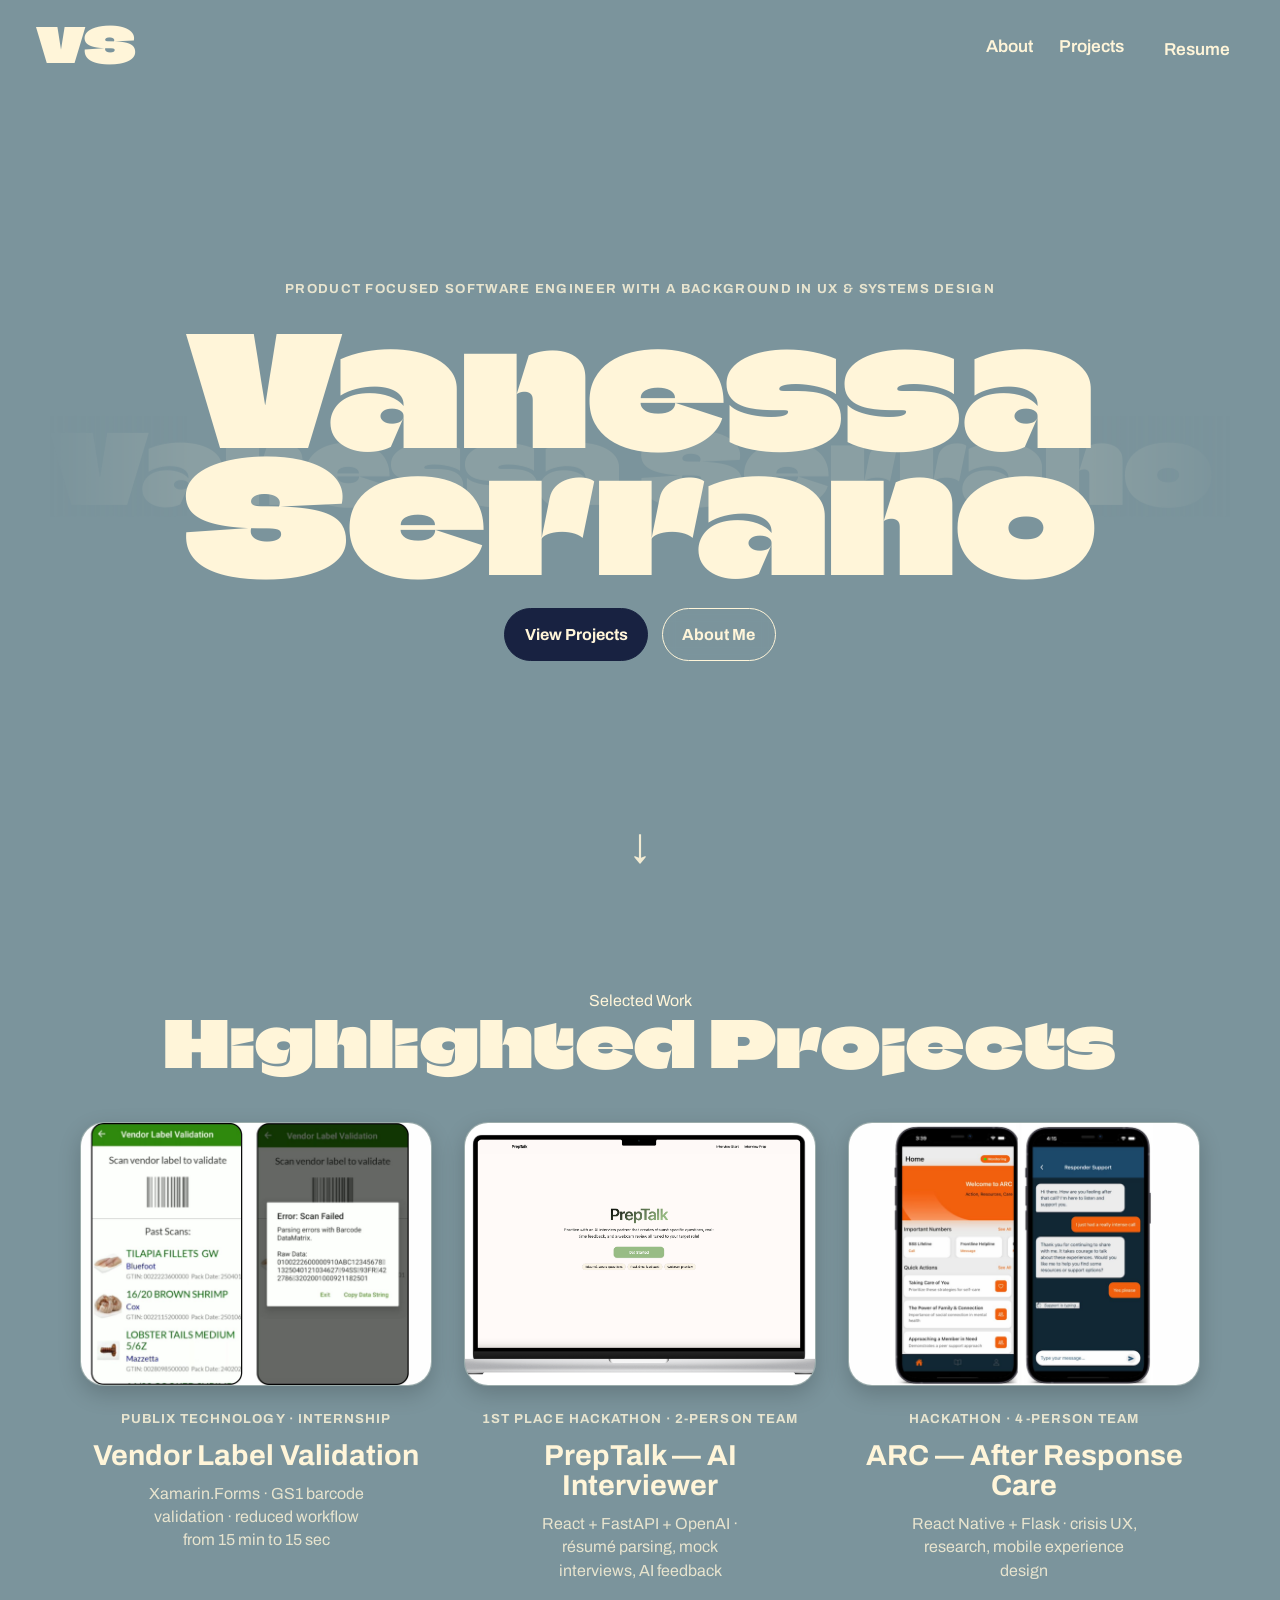
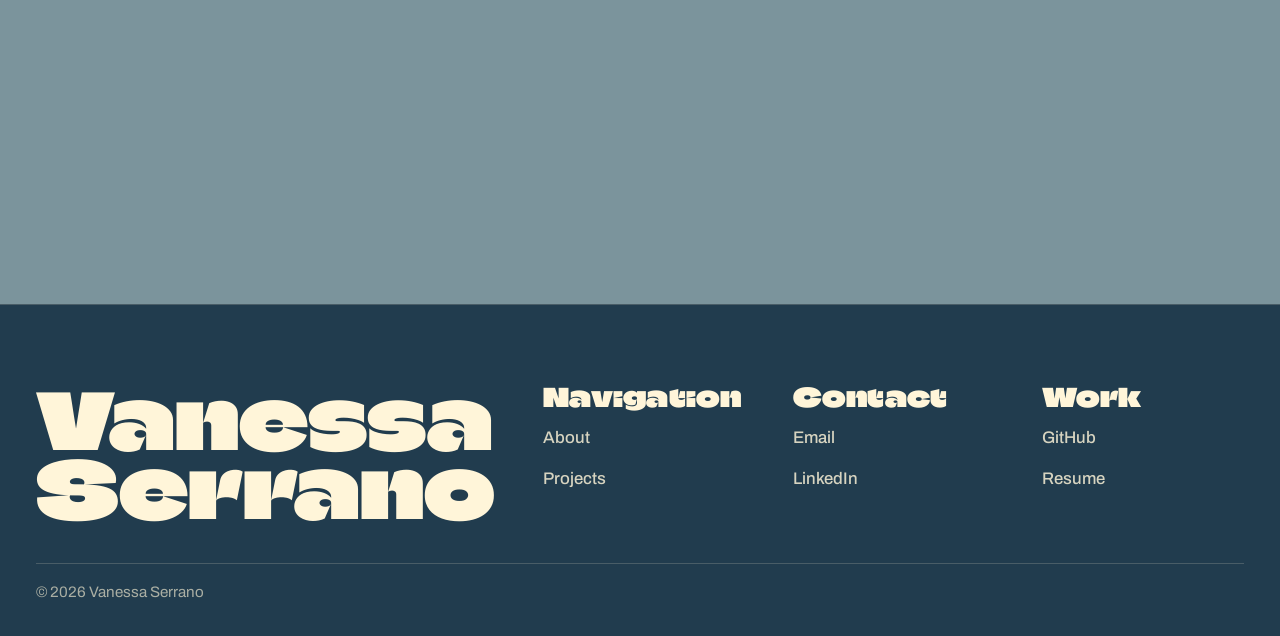
==== commit 96f1b046: "Refined wording and additions to project pages." ====
--- a/index.html
+++ b/index.html
@@ -49,7 +49,7 @@
         <div class="container container--hero">
             <div class="hero__home-inner">
                 <p class="hero__eyebrow">
-                    Recent UF Computer Science + Digital Arts Grad
+                    Product Focused Software Engineer with a Background in UX & Systems Design
                 </p>
 
                 <div class="hero__name-composition">
@@ -102,6 +102,22 @@
             </div>
 
             <div class="grid grid--projects-home">
+
+                <a class="card reveal" href="project-vlv.html" aria-label="Open Vendor Label Validation case study">
+                    <img
+                            class="thumb"
+                            loading="lazy"
+                            decoding="async"
+                            src="assets/images/vlv-cover.jpg"
+                            alt="Vendor Label Validation project preview"
+                    />
+                    <div class="card__body">
+                        <div class="card__eyebrow">Publix Technology · Internship</div>
+                        <div class="card__title">Vendor Label Validation</div>
+                        <div class="card__meta">Xamarin.Forms · GS1 barcode validation · reduced workflow from 15 min to 15 sec</div>
+                    </div>
+                </a>
+
                 <a class="card reveal" href="project-preptalk.html" target="_blank" rel="noopener" aria-label="Open PrepTalk AI Interviewer">
                     <img
                             class="thumb"
@@ -132,20 +148,7 @@
                     </div>
                 </a>
 
-                <a class="card reveal" href="project-vlv.html" aria-label="Open Vendor Label Validation case study">
-                    <img
-                            class="thumb"
-                            loading="lazy"
-                            decoding="async"
-                            src="assets/images/vlv-cover.jpg"
-                            alt="Vendor Label Validation project preview"
-                    />
-                    <div class="card__body">
-                        <div class="card__eyebrow">Publix Technology · Internship</div>
-                        <div class="card__title">Vendor Label Validation</div>
-                        <div class="card__meta">Xamarin.Forms · GS1 barcode validation · reduced workflow from 15 min to 15 sec</div>
-                    </div>
-                </a>
+
             </div>
         </div>
     </section>
--- a/style.css
+++ b/style.css
@@ -1875,4 +1875,34 @@
     .project-highlight {
         border-radius: 1rem;
     }
+}
+
+.project-two-col {
+    display: grid;
+    grid-template-columns: 1fr 1fr;
+    gap: 3rem;
+    align-items: center;
+    margin-top: 2rem;
+}
+
+.project-two-col.reverse {
+    direction: rtl;
+}
+
+.project-two-col.reverse > * {
+    direction: ltr;
+}
+
+.project-image img {
+    width: 100%;
+    height: auto;
+    border-radius: 12px;
+    box-shadow: 0 10px 30px rgba(0,0,0,0.08);
+}
+
+/* Mobile */
+@media (max-width: 768px) {
+    .project-two-col {
+        grid-template-columns: 1fr;
+    }
 }
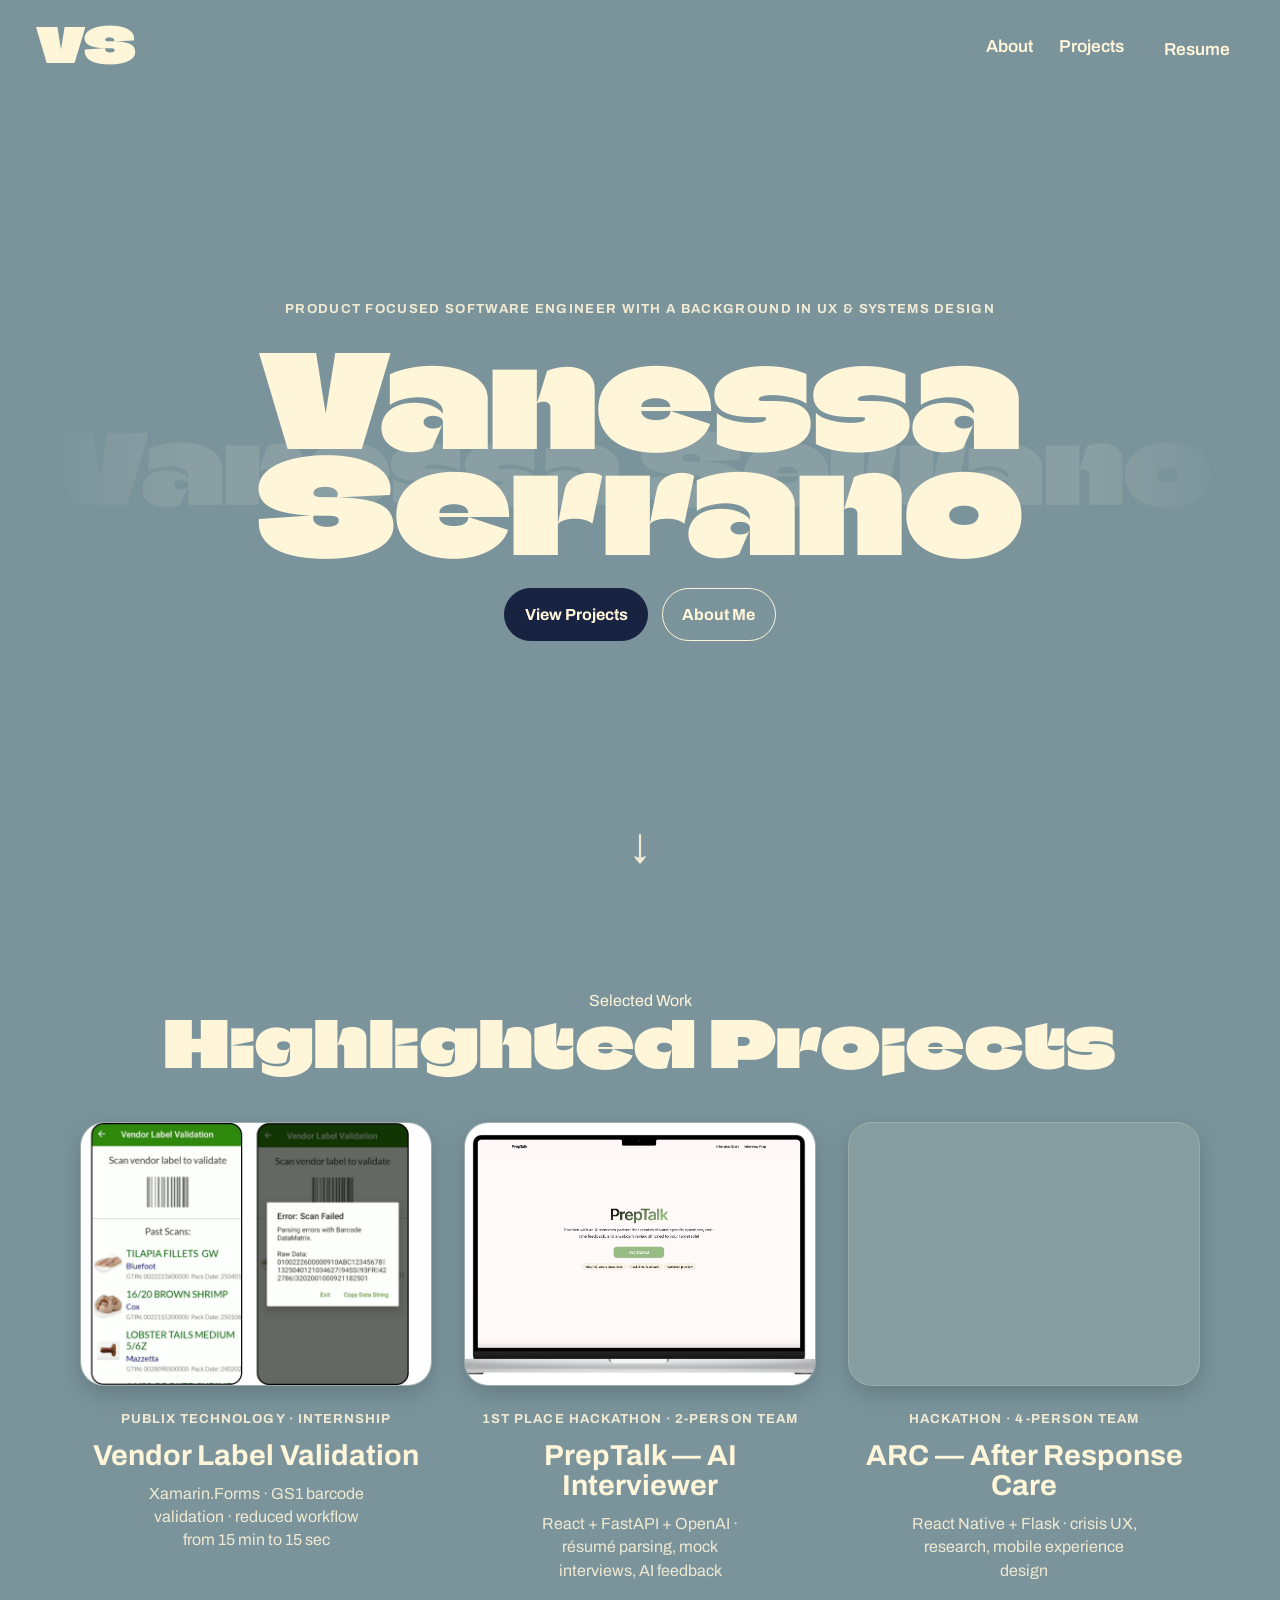
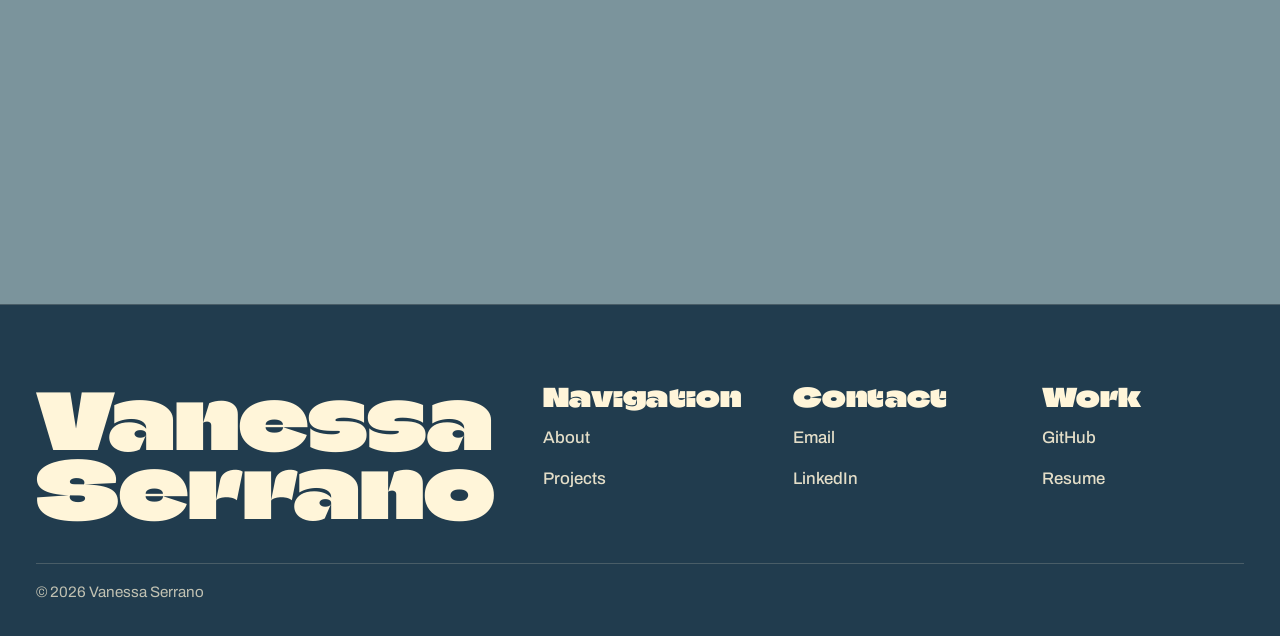
==== commit 00279b5e: "Fix mobile layout + title issues" ====
--- a/index.html
+++ b/index.html
@@ -86,7 +86,7 @@
                     <a class="btn btn--secondary" href="about.html">About Me</a>
                 </div>
 
-                <a href="#work" class="scroll-indicator" aria-label="Scroll to highlighted projects">
+                <a href="#work" class="scroll-indicator scroll-indicator--closer" aria-label="Scroll to highlighted projects">
                     <span class="scroll-indicator__arrow">↓</span>
                 </a>
             </div>
@@ -247,6 +247,8 @@
 
         document.querySelectorAll('.reveal').forEach(el => cIO.observe(el));
     })();
+
+
 </script>
 </body>
 </html>
--- a/style.css
+++ b/style.css
@@ -1294,7 +1294,7 @@
 .hero__name-line {
     display: block;
     font-family: var(--font-heading);
-    font-size: clamp(4.5rem, 12vw, 9.5rem);
+    font-size: clamp(3rem, 10vw, 9.5rem);
     line-height: 0.88;
     color: var(--navy-900);
 }
@@ -1621,7 +1621,7 @@
    ----------------------------------------- */
 .project-meta {
     width: 100%;
-    max-width: 980px;
+    max-width: 768px;
     margin: 1.6rem auto 0;
     display: grid;
     grid-template-columns: repeat(3, minmax(0, 1fr));
@@ -1905,4 +1905,393 @@
     .project-two-col {
         grid-template-columns: 1fr;
     }
+}
+
+
+/* ================================
+   GLOBAL FIXES — paste at bottom
+================================ */
+
+/* 1. Contrast fix */
+:root {
+    --ink-soft: rgba(255, 245, 217, 0.88);
+    --ink-muted: rgba(255, 245, 217, 0.72);
+}
+
+/* Keep muted text decorative only */
+.card__meta,
+.hero__eyebrow,
+.project-hero__lede,
+.about-hero__lede,
+.about-item p,
+.footer a {
+    color: var(--ink-soft);
+}
+
+/* 2. Homepage hero mobile clipping fix */
+.hero__name-line {
+    font-size: clamp(3rem, 10vw, 9.5rem);
+    overflow-wrap: anywhere;
+}
+
+@media (max-width: 430px) {
+    .hero__name-line {
+        font-size: clamp(3rem, 15vw, 4.5rem);
+        line-height: 0.9;
+    }
+
+    .hero__home-inner {
+        padding-inline: 0.25rem;
+    }
+}
+
+/* 3. Project meta should collapse sooner */
+@media (max-width: 768px) {
+    .project-meta {
+        grid-template-columns: 1fr;
+    }
+}
+
+/* 4. Project highlight grid should auto-fit */
+.project-highlight-grid {
+    grid-template-columns: repeat(auto-fit, minmax(200px, 1fr));
+}
+
+/* 5. Footer smoother collapse */
+@media (max-width: 900px) {
+    .footer .cols,
+    .footer .footer-grid {
+        grid-template-columns: 1fr 1fr;
+    }
+}
+
+@media (max-width: 600px) {
+    .footer .cols,
+    .footer .footer-grid {
+        grid-template-columns: 1fr;
+        gap: 2rem;
+    }
+
+    .footer-brand__name {
+        font-size: clamp(2rem, 8vw, 5.8rem);
+    }
+}
+
+/* 6. Scroll arrow: hidden by default on shorter screens */
+@media (max-height: 760px) {
+    .scroll-indicator {
+        display: none;
+    }
+}
+
+/* 7. Better anchor jump */
+#work {
+    scroll-margin-top: 96px;
+}
+
+/* ==================================================
+   MOBILE OVERFLOW + CENTERING FIXES
+   Paste at VERY bottom of style.css
+================================================== */
+
+/* Prevent page-wide horizontal cutoff */
+html,
+body {
+    width: 100%;
+    overflow-x: hidden;
+}
+
+/* Better mobile nav spacing */
+@media (max-width: 720px) {
+    .nav__inner,
+    .nav__inner--home {
+        padding: 1rem 1.5rem 0.75rem;
+    }
+
+    .logo--home {
+        font-size: clamp(2.8rem, 15vw, 4rem);
+    }
+
+    .nav__toggle {
+        font-size: 1.35rem;
+    }
+}
+
+/* HOME: stop Vanessa/Serrano from breaking/cutting */
+@media (max-width: 720px) {
+    .container--hero {
+        min-height: auto;
+        padding-inline: 1.25rem;
+    }
+
+    .hero--home {
+        min-height: auto;
+        padding: 5.5rem 0 3rem;
+    }
+
+    .hero__home-inner {
+        min-height: auto;
+        padding: 3rem 0 5rem;
+        gap: 1.15rem;
+    }
+
+    .hero__name-composition {
+        overflow: visible;
+    }
+
+    .hero__name-main {
+        width: 100%;
+        overflow: visible;
+    }
+
+    .hero__name-line {
+        font-size: clamp(4.1rem, 21vw, 6.2rem);
+        line-height: 0.88;
+        white-space: nowrap;
+        overflow-wrap: normal;
+        word-break: normal;
+    }
+
+    .name-marquee--bg {
+        display: none;
+    }
+
+    .hero__eyebrow {
+        max-width: 32ch;
+        margin: 0 auto;
+        font-size: 0.9rem;
+        line-height: 1.6;
+    }
+
+    .hero__cta-row {
+        margin-top: 1rem;
+    }
+
+    .scroll-indicator {
+        bottom: 1.75rem;
+    }
+}
+
+/* Very small phones */
+@media (max-width: 390px) {
+    .hero__name-line {
+        font-size: clamp(3.5rem, 19vw, 5rem);
+    }
+
+    .hero__cta-row .btn {
+        min-width: 190px;
+    }
+}
+
+/* PROJECTS PAGE: stop title from running off edge */
+@media (max-width: 720px) {
+    .projects-hero {
+        padding: 4rem 0 2rem;
+        overflow: hidden;
+    }
+
+    .projects-hero__inner {
+        padding-inline: 1.25rem;
+    }
+
+    .projects-hero__eyebrow {
+        font-size: 0.9rem;
+        letter-spacing: 0.16em;
+    }
+
+    .projects-hero__title {
+        font-size: clamp(4.2rem, 22vw, 6.4rem);
+        line-height: 0.9;
+        white-space: nowrap;
+        transform: scaleX(0.82);
+        transform-origin: center;
+    }
+
+    .projects-hero__lead {
+        max-width: 29ch;
+        font-size: 1.25rem;
+        line-height: 1.55;
+    }
+}
+
+/* ABOUT PAGE: stop Vanessa Serrano from touching edges */
+@media (max-width: 720px) {
+    .about-hero {
+        overflow: hidden;
+        padding: 4.5rem 0 2.5rem;
+    }
+
+    .about-hero__title {
+        max-width: none;
+        width: 100%;
+        font-size: clamp(4.2rem, 21vw, 6rem);
+        line-height: 0.9;
+        white-space: nowrap;
+        transform: scaleX(0.82);
+        transform-origin: center;
+    }
+
+    .about-hero__role {
+        max-width: 20ch;
+        font-size: 1.35rem;
+        line-height: 1.35;
+    }
+
+    .about-hero__lede {
+        max-width: 30ch;
+        font-size: 1.2rem;
+        line-height: 1.8;
+    }
+}
+
+/* PROJECT CARDS: center images and text */
+@media (max-width: 720px) {
+    .projects-gallery__panel {
+        padding: 1.25rem;
+    }
+
+    .grid--projects-page {
+        justify-items: center;
+    }
+
+    .grid--projects-page .card,
+    .grid--projects-home .card {
+        width: 100%;
+        max-width: 360px;
+        margin-inline: auto;
+        align-items: center;
+        text-align: center;
+    }
+
+    .thumb,
+    .grid--projects-page .thumb,
+    .grid--projects-home .thumb {
+        width: 100%;
+        max-width: 340px;
+        margin-left: auto;
+        margin-right: auto;
+        object-fit: cover;
+    }
+
+    .card__body {
+        justify-items: center;
+        text-align: center;
+    }
+
+    .card__title {
+        max-width: 11ch;
+    }
+
+    .card__meta {
+        max-width: 24ch;
+    }
+}
+
+/* CASE STUDY HERO TITLES: no edge cutoff */
+@media (max-width: 720px) {
+    .project-hero {
+        overflow: hidden;
+    }
+
+    .project-hero h1 {
+        font-size: clamp(4.1rem, 19vw, 6rem);
+        line-height: 0.9;
+        white-space: nowrap;
+        transform: scaleX(0.86);
+        transform-origin: center;
+    }
+
+    .project-hero__lede {
+        max-width: 30ch;
+    }
+}
+
+/* =========================================
+   FIX: HERO / TITLES (NO CUT OFF)
+========================================= */
+
+@media (max-width: 720px) {
+
+    /* Allow wrapping instead of forcing overflow */
+    .hero__name-line,
+    .projects-hero__title,
+    .about-hero__title,
+    .project-hero h1 {
+        white-space: normal;
+        overflow-wrap: break-word;
+        word-break: keep-all;
+        transform: none;
+    }
+
+    /* Better responsive scaling */
+    .hero__name-line {
+        font-size: clamp(3.2rem, 14vw, 5.2rem);
+        line-height: 0.95;
+    }
+
+    .projects-hero__title {
+        font-size: clamp(3rem, 12vw, 4.5rem);
+        line-height: 0.95;
+    }
+
+    .about-hero__title {
+        font-size: clamp(3rem, 12vw, 4.5rem);
+        line-height: 0.95;
+    }
+
+    .project-hero h1 {
+        font-size: clamp(3rem, 12vw, 4.5rem);
+        line-height: 0.95;
+    }
+}
+
+@media (max-width: 720px) {
+
+    .nav__inner--home {
+        padding: 0.85rem 1.25rem;
+    }
+
+    .logo--home {
+        font-size: clamp(2rem, 9vw, 2.6rem);
+    }
+
+    .nav__toggle {
+        font-size: 1.1rem;
+    }
+}
+
+/* ABOUT TITLE FIX */
+@media (max-width: 720px) {
+
+    /* Allow wrapping instead of forcing overflow */
+    .hero__name-line,
+    .about-hero__title,
+    .about-hero__title,
+    .about-hero h1 {
+        white-space: normal;
+        overflow-wrap: break-word;
+        word-break: keep-all;
+        transform: none;
+    }
+
+    /* Better responsive scaling */
+    .hero__name-line {
+        font-size: clamp(3.2rem, 14vw, 5.2rem);
+        line-height: 0.95;
+    }
+
+    .about-hero__title {
+        font-size: clamp(3rem, 12vw, 4.5rem);
+        line-height: 0.95;
+    }
+
+    .about-hero__title {
+        font-size: clamp(3rem, 12vw, 4.5rem);
+        line-height: 0.95;
+    }
+
+    .about-hero h1 {
+        font-size: clamp(3rem, 12vw, 4.5rem);
+        line-height: 0.95;
+    }
 }
